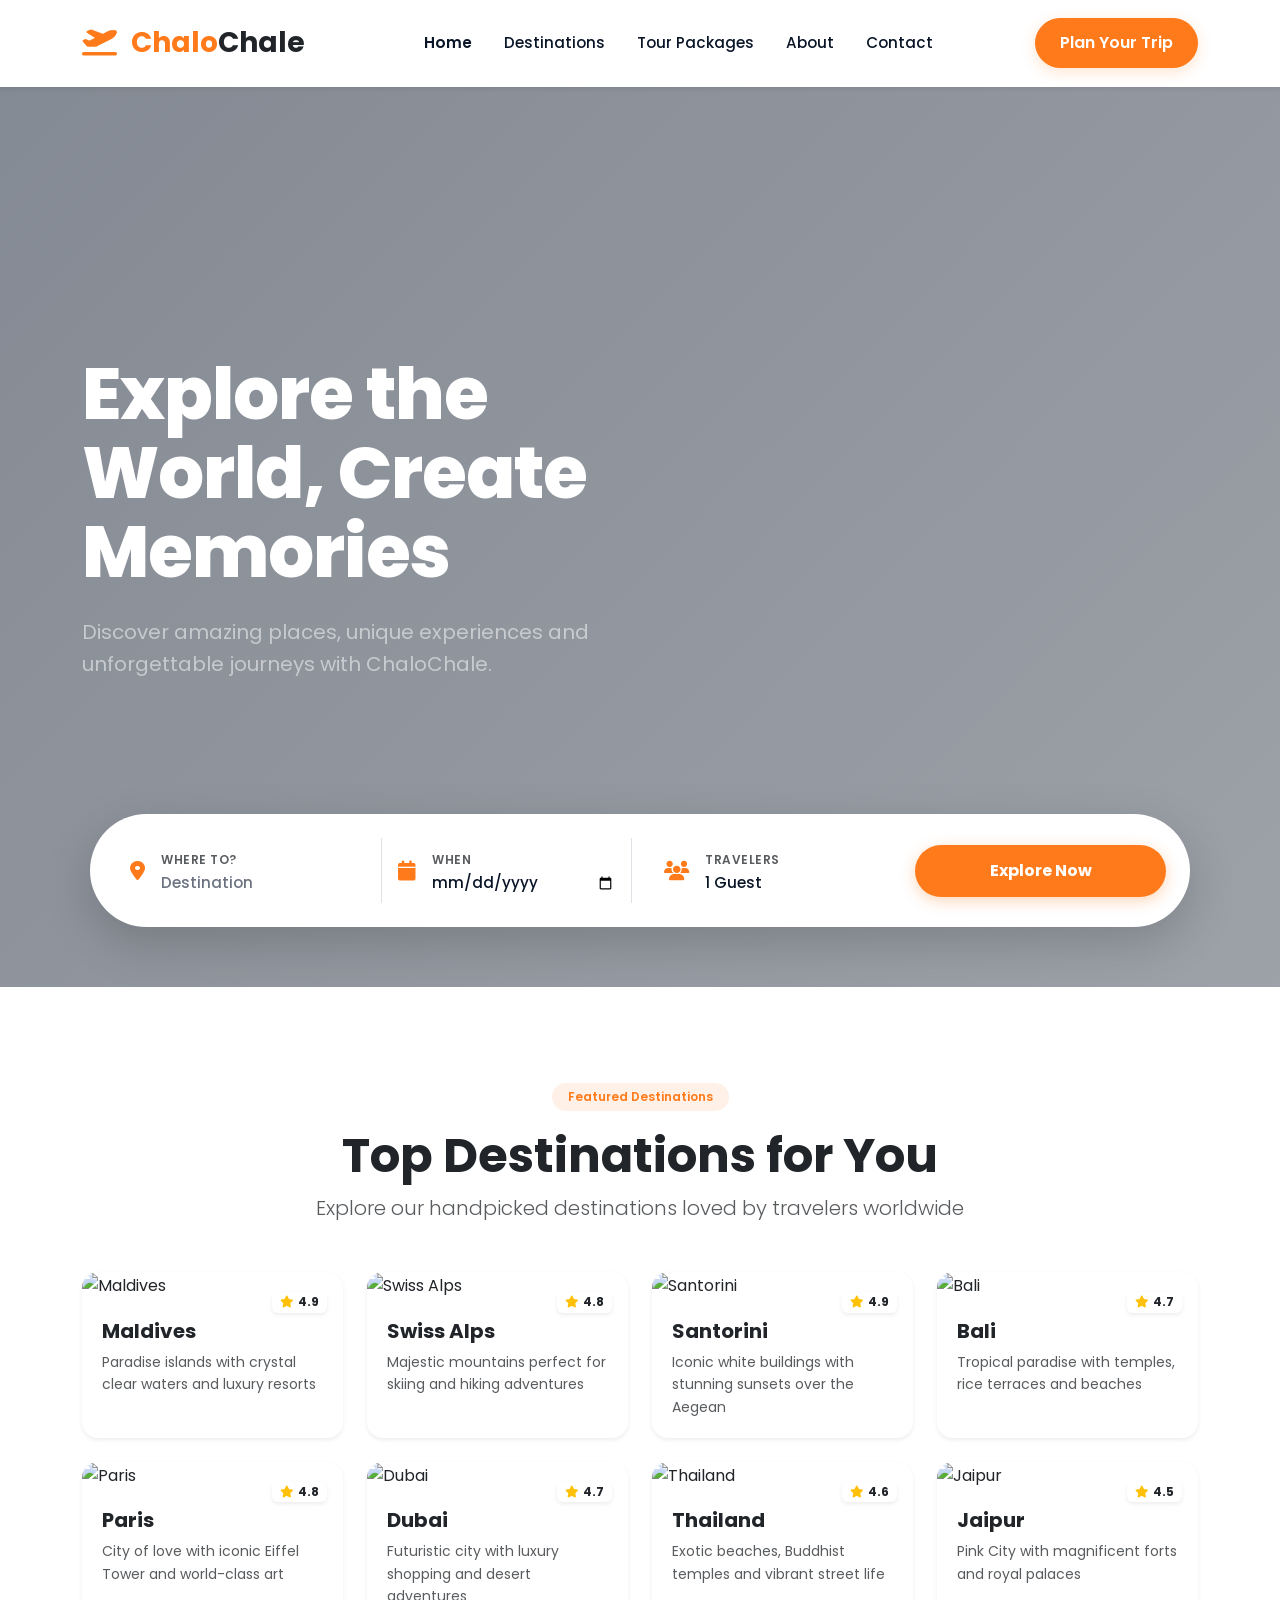
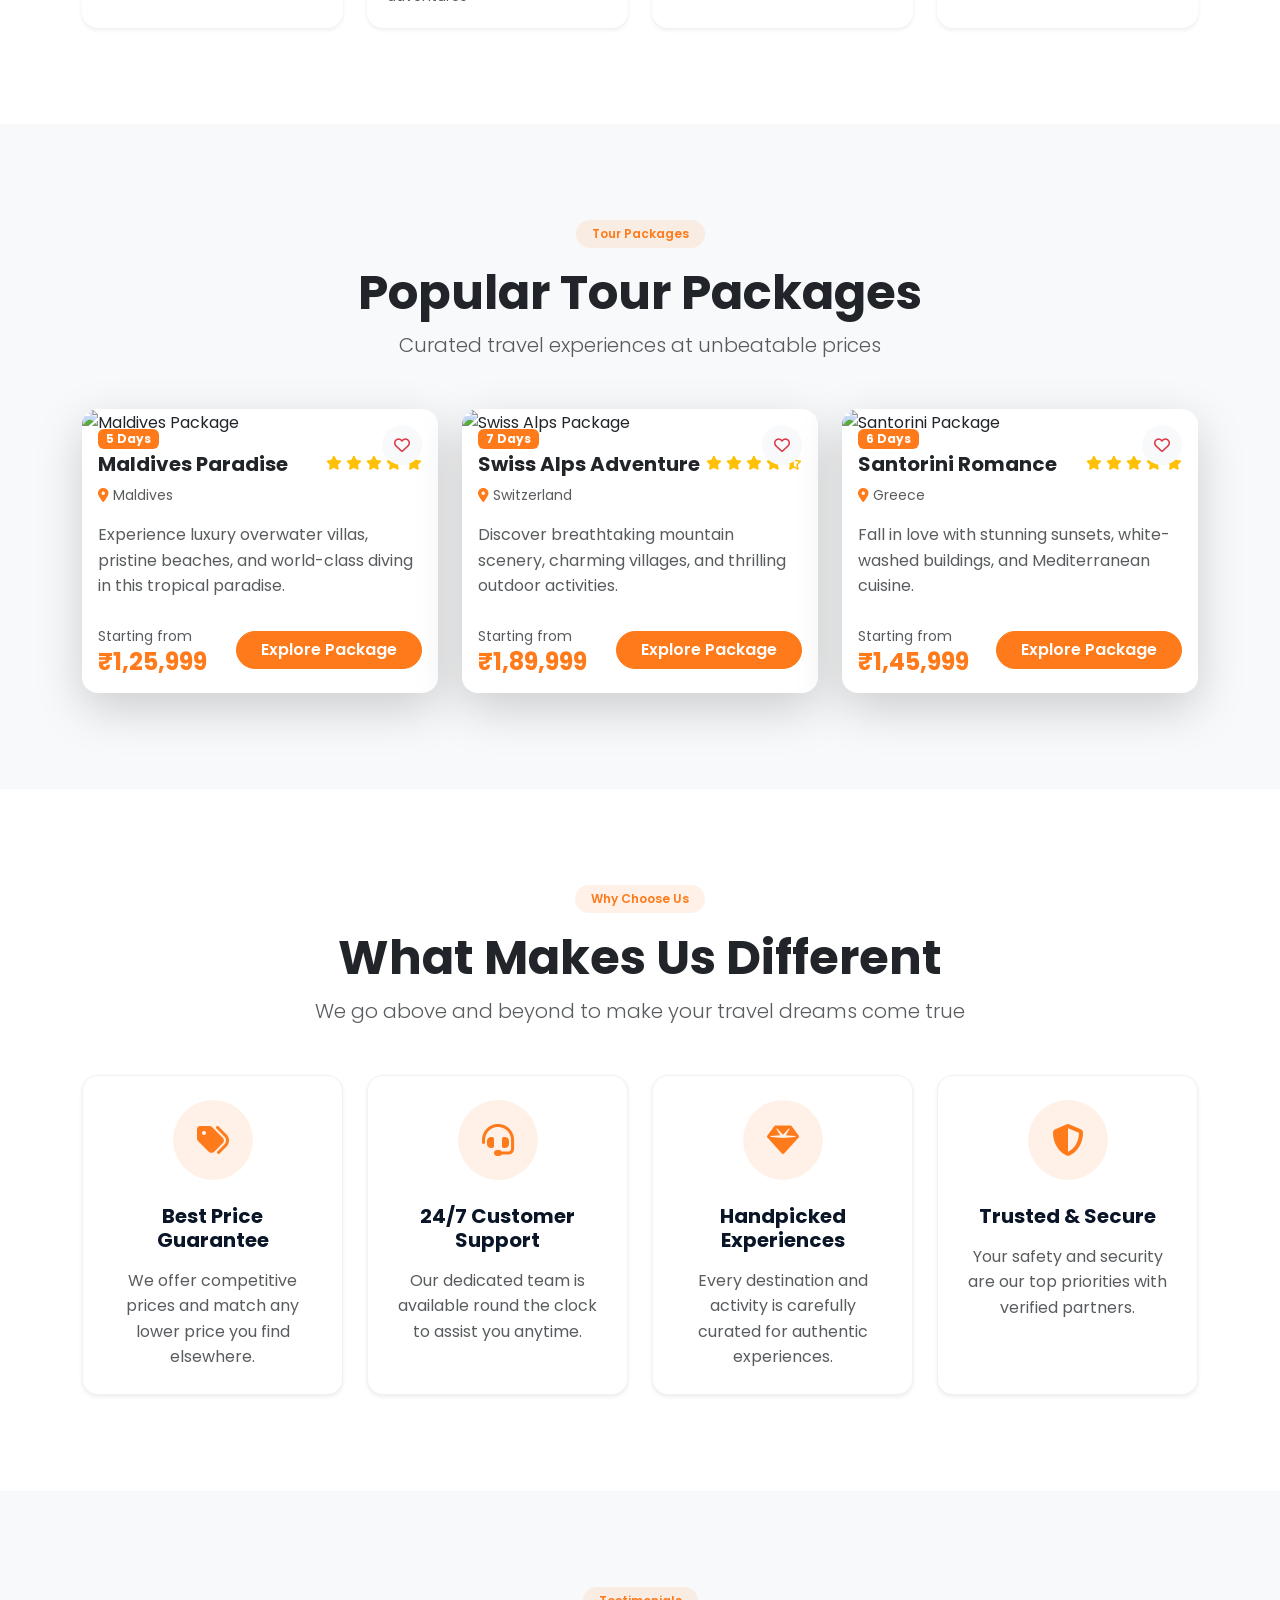
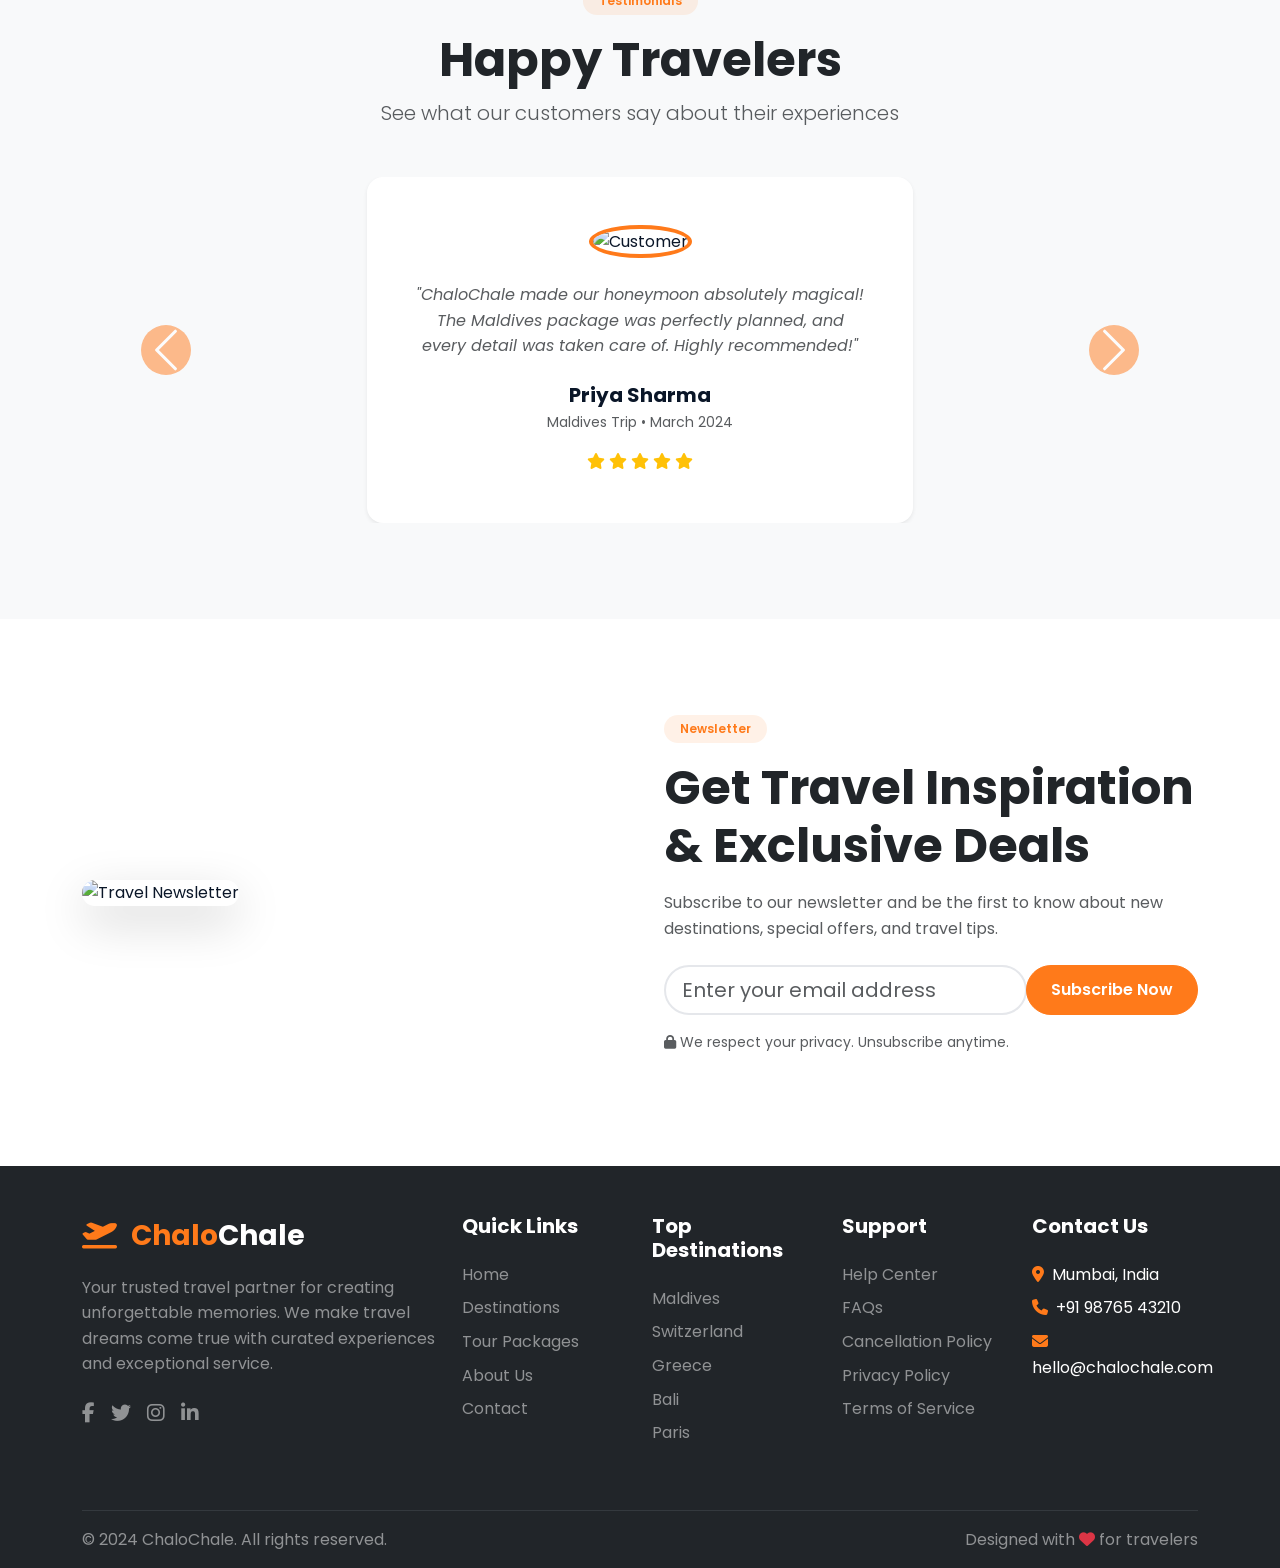
==== index.html @ 7f29ef8b "changed destination.html" ====
<!DOCTYPE html>
<html lang="en">
<head>
    <meta charset="UTF-8">
    <meta name="viewport" content="width=device-width, initial-scale=1.0">
    <meta name="description" content="ChaloChale - Your trusted travel partner for amazing destinations and unforgettable journeys">
    <title>ChaloChale - Explore the World, Create Memories</title>
    <link href="https://cdn.jsdelivr.net/npm/bootstrap@5.3.8/dist/css/bootstrap.min.css" rel="stylesheet">
    <link rel="stylesheet" href="https://cdnjs.cloudflare.com/ajax/libs/font-awesome/6.4.0/css/all.min.css">
    <link rel="preconnect" href="https://fonts.googleapis.com">
    <link rel="preconnect" href="https://fonts.gstatic.com" crossorigin>
    <link href="https://fonts.googleapis.com/css2?family=Poppins:wght@300;400;500;600;700;800&display=swap" rel="stylesheet">
    <link rel="stylesheet" href="./assets/css/style.css">
</head>
<body>
    <!-- Sticky Navigation Bar -->
    <nav class="navbar navbar-expand-lg sticky-top navbar-light bg-white shadow-sm">
        <div class="container">
            <a class="navbar-brand fw-bold" href="index.html">
                <i class="fas fa-plane-departure text-primary me-2"></i>
                <span class="text-primary">Chalo</span><span class="text-dark">Chale</span>
            </a>
            <button class="navbar-toggler" type="button" data-bs-toggle="collapse" data-bs-target="#navbarNav" aria-controls="navbarNav" aria-expanded="false" aria-label="Toggle navigation">
                <span class="navbar-toggler-icon"></span>
            </button>
            <div class="collapse navbar-collapse" id="navbarNav">
                <ul class="navbar-nav mx-auto mb-2 mb-lg-0">
                    <li class="nav-item">
                        <a class="nav-link active text-primary fw-semibold" href="index.html">Home</a>
                    </li>
                    <li class="nav-item">
                        <a class="nav-link text-dark" href="destinations.html">Destinations</a>
                    </li>
                    <li class="nav-item">
                        <a class="nav-link text-dark" href="Packages.html">Tour Packages</a>
                    </li>
                    <li class="nav-item">
                        <a class="nav-link text-dark" href="About.html">About</a>
                    </li>
                    <li class="nav-item">
                        <a class="nav-link text-dark" href="contact.html">Contact</a>
                    </li>
                </ul>
                <button class="btn btn-primary rounded-pill px-4 fw-semibold">Plan Your Trip</button>
            </div>
        </div>
    </nav>

    <!-- Hero Section -->
    <section class="hero-section position-relative">
        <div class="hero-bg position-absolute top-0 start-0 w-100 h-100"></div>
        <div class="hero-overlay position-absolute top-0 start-0 w-100 h-100"></div>
        <div class="container position-relative z-1 h-100">
            <div class="row h-100 align-items-center">
                <div class="col-lg-7 hero-content">
                    <h1 class="hero-title text-white mb-4 fade-in">Explore the World, Create Memories</h1>
                    <p class="hero-subtitle text-white-50 mb-0 fade-in">Discover amazing places, unique experiences and unforgettable journeys with ChaloChale.</p>
                </div>
            </div>
        </div>
        
        <!-- Floating Search Box -->
        <div class="container position-relative z-1">
            <div class="row">
                <div class="col-12">
                    <div class="search-box-wrapper">
                        <div class="search-box bg-white rounded-pill shadow-lg p-3 p-md-4 float-in">
                            <form class="row g-2 g-md-3 align-items-center">
                                <div class="col-12 col-md-3">
                                    <div class="d-flex align-items-center px-3 py-2">
                                        <i class="fas fa-map-marker-alt text-primary me-3 fs-5"></i>
                                        <div class="flex-grow-1">
                                            <label class="form-label text-muted small fw-semibold mb-0">Where to?</label>
                                            <input type="text" class="form-control border-0 bg-transparent px-0 py-0 fw-medium" placeholder="Destination">
                                        </div>
                                    </div>
                                </div>
                                <div class="col-12 col-md-3">
                                    <div class="d-flex align-items-center px-3 py-2 border-start border-end">
                                        <i class="fas fa-calendar text-primary me-3 fs-5"></i>
                                        <div class="flex-grow-1">
                                            <label class="form-label text-muted small fw-semibold mb-0">When</label>
                                            <input type="date" class="form-control border-0 bg-transparent px-0 py-0 fw-medium">
                                        </div>
                                    </div>
                                </div>
                                <div class="col-12 col-md-3">
                                    <div class="d-flex align-items-center px-3 py-2">
                                        <i class="fas fa-users text-primary me-3 fs-5"></i>
                                        <div class="flex-grow-1">
                                            <label class="form-label text-muted small fw-semibold mb-0">Travelers</label>
                                            <select class="form-select border-0 bg-transparent px-0 py-0 fw-medium">
                                                <option>1 Guest</option>
                                                <option>2 Guests</option>
                                                <option>3 Guests</option>
                                                <option>4+ Guests</option>
                                            </select>
                                        </div>
                                    </div>
                                </div>
                                <div class="col-12 col-md-3">
                                    <button type="submit" class="btn btn-explore w-100 rounded-pill fw-bold text-white">
                                        Explore Now
                                    </button>
                                </div>
                            </form>
                        </div>
                    </div>
                </div>
            </div>
        </div>
    </section>

    <!-- Featured Destinations -->
    <section id="destinations" class="py-5">
        <div class="container py-5">
            <div class="text-center mb-5">
                <span class="badge bg-primary-subtle text-primary px-3 py-2 rounded-pill fw-semibold mb-3">Featured Destinations</span>
                <h2 class="display-5 fw-bold text-dark">Top Destinations for You</h2>
                <p class="text-muted lead">Explore our handpicked destinations loved by travelers worldwide</p>
            </div>
            <div class="row g-4">
                <div class="col-12 col-sm-6 col-lg-3">
                    <div class="card destination-card border-0 shadow-sm h-100">
                        <div class="position-relative">
                            <img src="https://images.unsplash.com/photo-1514282401047-d79a71a590e8?w=400&h=300&fit=crop" class="card-img-top" alt="Maldives">
                            <div class="position-absolute top-0 end-0 m-3">
                                <span class="badge bg-white text-dark shadow-sm"><i class="fas fa-star text-warning me-1"></i>4.9</span>
                            </div>
                        </div>
                        <div class="card-body">
                            <h5 class="fw-bold mb-2">Maldives</h5>
                            <p class="text-muted small mb-0">Paradise islands with crystal clear waters and luxury resorts</p>
                        </div>
                    </div>
                </div>
                <div class="col-12 col-sm-6 col-lg-3">
                    <div class="card destination-card border-0 shadow-sm h-100">
                        <div class="position-relative">
                            <img src="https://images.unsplash.com/photo-1531366936337-7c912a4589a7?w=400&h=300&fit=crop" class="card-img-top" alt="Swiss Alps">
                            <div class="position-absolute top-0 end-0 m-3">
                                <span class="badge bg-white text-dark shadow-sm"><i class="fas fa-star text-warning me-1"></i>4.8</span>
                            </div>
                        </div>
                        <div class="card-body">
                            <h5 class="fw-bold mb-2">Swiss Alps</h5>
                            <p class="text-muted small mb-0">Majestic mountains perfect for skiing and hiking adventures</p>
                        </div>
                    </div>
                </div>
                <div class="col-12 col-sm-6 col-lg-3">
                    <div class="card destination-card border-0 shadow-sm h-100">
                        <div class="position-relative">
                            <img src="https://images.unsplash.com/photo-1570077188670-e3a8d69ac5ff?w=400&h=300&fit=crop" class="card-img-top" alt="Santorini">
                            <div class="position-absolute top-0 end-0 m-3">
                                <span class="badge bg-white text-dark shadow-sm"><i class="fas fa-star text-warning me-1"></i>4.9</span>
                            </div>
                        </div>
                        <div class="card-body">
                            <h5 class="fw-bold mb-2">Santorini</h5>
                            <p class="text-muted small mb-0">Iconic white buildings with stunning sunsets over the Aegean</p>
                        </div>
                    </div>
                </div>
                <div class="col-12 col-sm-6 col-lg-3">
                    <div class="card destination-card border-0 shadow-sm h-100">
                        <div class="position-relative">
                            <img src="https://images.unsplash.com/photo-1537996194471-e657df975ab4?w=400&h=300&fit=crop" class="card-img-top" alt="Bali">
                            <div class="position-absolute top-0 end-0 m-3">
                                <span class="badge bg-white text-dark shadow-sm"><i class="fas fa-star text-warning me-1"></i>4.7</span>
                            </div>
                        </div>
                        <div class="card-body">
                            <h5 class="fw-bold mb-2">Bali</h5>
                            <p class="text-muted small mb-0">Tropical paradise with temples, rice terraces and beaches</p>
                        </div>
                    </div>
                </div>
                <div class="col-12 col-sm-6 col-lg-3">
                    <div class="card destination-card border-0 shadow-sm h-100">
                        <div class="position-relative">
                            <img src="https://images.unsplash.com/photo-1502602898657-3e91760cbb34?w=400&h=300&fit=crop" class="card-img-top" alt="Paris">
                            <div class="position-absolute top-0 end-0 m-3">
                                <span class="badge bg-white text-dark shadow-sm"><i class="fas fa-star text-warning me-1"></i>4.8</span>
                            </div>
                        </div>
                        <div class="card-body">
                            <h5 class="fw-bold mb-2">Paris</h5>
                            <p class="text-muted small mb-0">City of love with iconic Eiffel Tower and world-class art</p>
                        </div>
                    </div>
                </div>
                <div class="col-12 col-sm-6 col-lg-3">
                    <div class="card destination-card border-0 shadow-sm h-100">
                        <div class="position-relative">
                            <img src="https://images.unsplash.com/photo-1512453979798-5ea266f8880c?w=400&h=300&fit=crop" class="card-img-top" alt="Dubai">
                            <div class="position-absolute top-0 end-0 m-3">
                                <span class="badge bg-white text-dark shadow-sm"><i class="fas fa-star text-warning me-1"></i>4.7</span>
                            </div>
                        </div>
                        <div class="card-body">
                            <h5 class="fw-bold mb-2">Dubai</h5>
                            <p class="text-muted small mb-0">Futuristic city with luxury shopping and desert adventures</p>
                        </div>
                    </div>
                </div>
                <div class="col-12 col-sm-6 col-lg-3">
                    <div class="card destination-card border-0 shadow-sm h-100">
                        <div class="position-relative">
                            <img src="https://images.unsplash.com/photo-1528181304800-259b08848526?w=400&h=300&fit=crop" class="card-img-top" alt="Thailand">
                            <div class="position-absolute top-0 end-0 m-3">
                                <span class="badge bg-white text-dark shadow-sm"><i class="fas fa-star text-warning me-1"></i>4.6</span>
                            </div>
                        </div>
                        <div class="card-body">
                            <h5 class="fw-bold mb-2">Thailand</h5>
                            <p class="text-muted small mb-0">Exotic beaches, Buddhist temples and vibrant street life</p>
                        </div>
                    </div>
                </div>
                <div class="col-12 col-sm-6 col-lg-3">
                    <div class="card destination-card border-0 shadow-sm h-100">
                        <div class="position-relative">
                            <img src="https://images.unsplash.com/photo-1477587458883-47145ed94245?w=400&h=300&fit=crop" class="card-img-top" alt="Jaipur">
                            <div class="position-absolute top-0 end-0 m-3">
                                <span class="badge bg-white text-dark shadow-sm"><i class="fas fa-star text-warning me-1"></i>4.5</span>
                            </div>
                        </div>
                        <div class="card-body">
                            <h5 class="fw-bold mb-2">Jaipur</h5>
                            <p class="text-muted small mb-0">Pink City with magnificent forts and royal palaces</p>
                        </div>
                    </div>
                </div>
            </div>
        </div>
    </section>

    <!-- Popular Tour Packages -->
    <section id="packages" class="py-5 bg-light">
        <div class="container py-5">
            <div class="text-center mb-5">
                <span class="badge bg-primary-subtle text-primary px-3 py-2 rounded-pill fw-semibold mb-3">Tour Packages</span>
                <h2 class="display-5 fw-bold text-dark">Popular Tour Packages</h2>
                <p class="text-muted lead">Curated travel experiences at unbeatable prices</p>
            </div>
            <div class="row g-4">
                <div class="col-12 col-lg-4">
                    <div class="card package-card border-0 shadow-lg h-100">
                        <div class="position-relative">
                            <img src="https://images.unsplash.com/photo-1514282401047-d79a71a590e8?w=400&h=250&fit=crop" class="card-img-top" alt="Maldives Package">
                            <div class="position-absolute top-0 start-0 m-3">
                                <span class="badge bg-primary text-white">5 Days</span>
                            </div>
                            <button class="btn btn-light rounded-circle position-absolute top-0 end-0 m-3 wishlist-btn">
                                <i class="far fa-heart text-danger"></i>
                            </button>
                        </div>
                        <div class="card-body">
                            <div class="d-flex justify-content-between align-items-center mb-2">
                                <h5 class="fw-bold mb-0">Maldives Paradise</h5>
                                <div class="text-warning small">
                                    <i class="fas fa-star"></i>
                                    <i class="fas fa-star"></i>
                                    <i class="fas fa-star"></i>
                                    <i class="fas fa-star"></i>
                                    <i class="fas fa-star"></i>
                                </div>
                            </div>
                            <p class="text-muted small mb-3"><i class="fas fa-map-marker-alt text-primary me-1"></i>Maldives</p>
                            <p class="text-muted mb-4">Experience luxury overwater villas, pristine beaches, and world-class diving in this tropical paradise.</p>
                            <div class="d-flex justify-content-between align-items-center">
                                <div>
                                    <span class="text-muted small">Starting from</span>
                                    <h4 class="fw-bold text-primary mb-0">₹1,25,999</h4>
                                </div>
                                <button class="btn btn-primary rounded-pill px-4">Explore Package</button>
                            </div>
                        </div>
                    </div>
                </div>
                <div class="col-12 col-lg-4">
                    <div class="card package-card border-0 shadow-lg h-100">
                        <div class="position-relative">
                            <img src="https://images.unsplash.com/photo-1531366936337-7c912a4589a7?w=400&h=250&fit=crop" class="card-img-top" alt="Swiss Alps Package">
                            <div class="position-absolute top-0 start-0 m-3">
                                <span class="badge bg-primary text-white">7 Days</span>
                            </div>
                            <button class="btn btn-light rounded-circle position-absolute top-0 end-0 m-3 wishlist-btn">
                                <i class="far fa-heart text-danger"></i>
                            </button>
                        </div>
                        <div class="card-body">
                            <div class="d-flex justify-content-between align-items-center mb-2">
                                <h5 class="fw-bold mb-0">Swiss Alps Adventure</h5>
                                <div class="text-warning small">
                                    <i class="fas fa-star"></i>
                                    <i class="fas fa-star"></i>
                                    <i class="fas fa-star"></i>
                                    <i class="fas fa-star"></i>
                                    <i class="fas fa-star-half-alt"></i>
                                </div>
                            </div>
                            <p class="text-muted small mb-3"><i class="fas fa-map-marker-alt text-primary me-1"></i>Switzerland</p>
                            <p class="text-muted mb-4">Discover breathtaking mountain scenery, charming villages, and thrilling outdoor activities.</p>
                            <div class="d-flex justify-content-between align-items-center">
                                <div>
                                    <span class="text-muted small">Starting from</span>
                                    <h4 class="fw-bold text-primary mb-0">₹1,89,999</h4>
                                </div>
                                <button class="btn btn-primary rounded-pill px-4">Explore Package</button>
                            </div>
                        </div>
                    </div>
                </div>
                <div class="col-12 col-lg-4">
                    <div class="card package-card border-0 shadow-lg h-100">
                        <div class="position-relative">
                            <img src="https://images.unsplash.com/photo-1570077188670-e3a8d69ac5ff?w=400&h=250&fit=crop" class="card-img-top" alt="Santorini Package">
                            <div class="position-absolute top-0 start-0 m-3">
                                <span class="badge bg-primary text-white">6 Days</span>
                            </div>
                            <button class="btn btn-light rounded-circle position-absolute top-0 end-0 m-3 wishlist-btn">
                                <i class="far fa-heart text-danger"></i>
                            </button>
                        </div>
                        <div class="card-body">
                            <div class="d-flex justify-content-between align-items-center mb-2">
                                <h5 class="fw-bold mb-0">Santorini Romance</h5>
                                <div class="text-warning small">
                                    <i class="fas fa-star"></i>
                                    <i class="fas fa-star"></i>
                                    <i class="fas fa-star"></i>
                                    <i class="fas fa-star"></i>
                                    <i class="fas fa-star"></i>
                                </div>
                            </div>
                            <p class="text-muted small mb-3"><i class="fas fa-map-marker-alt text-primary me-1"></i>Greece</p>
                            <p class="text-muted mb-4">Fall in love with stunning sunsets, white-washed buildings, and Mediterranean cuisine.</p>
                            <div class="d-flex justify-content-between align-items-center">
                                <div>
                                    <span class="text-muted small">Starting from</span>
                                    <h4 class="fw-bold text-primary mb-0">₹1,45,999</h4>
                                </div>
                                <button class="btn btn-primary rounded-pill px-4">Explore Package</button>
                            </div>
                        </div>
                    </div>
                </div>
            </div>
        </div>
    </section>

    <!-- Why Choose Us -->
    <section id="about" class="py-5">
        <div class="container py-5">
            <div class="text-center mb-5">
                <span class="badge bg-primary-subtle text-primary px-3 py-2 rounded-pill fw-semibold mb-3">Why Choose Us</span>
                <h2 class="display-5 fw-bold text-dark">What Makes Us Different</h2>
                <p class="text-muted lead">We go above and beyond to make your travel dreams come true</p>
            </div>
            <div class="row g-4">
                <div class="col-12 col-md-6 col-lg-3">
                    <div class="feature-card text-center p-4 rounded-4 bg-white shadow-sm h-100">
                        <div class="feature-icon bg-primary-subtle rounded-circle d-inline-flex align-items-center justify-content-center mb-4">
                            <i class="fas fa-tags text-primary fa-2x"></i>
                        </div>
                        <h5 class="fw-bold mb-3">Best Price Guarantee</h5>
                        <p class="text-muted mb-0">We offer competitive prices and match any lower price you find elsewhere.</p>
                    </div>
                </div>
                <div class="col-12 col-md-6 col-lg-3">
                    <div class="feature-card text-center p-4 rounded-4 bg-white shadow-sm h-100">
                        <div class="feature-icon bg-primary-subtle rounded-circle d-inline-flex align-items-center justify-content-center mb-4">
                            <i class="fas fa-headset text-primary fa-2x"></i>
                        </div>
                        <h5 class="fw-bold mb-3">24/7 Customer Support</h5>
                        <p class="text-muted mb-0">Our dedicated team is available round the clock to assist you anytime.</p>
                    </div>
                </div>
                <div class="col-12 col-md-6 col-lg-3">
                    <div class="feature-card text-center p-4 rounded-4 bg-white shadow-sm h-100">
                        <div class="feature-icon bg-primary-subtle rounded-circle d-inline-flex align-items-center justify-content-center mb-4">
                            <i class="fas fa-gem text-primary fa-2x"></i>
                        </div>
                        <h5 class="fw-bold mb-3">Handpicked Experiences</h5>
                        <p class="text-muted mb-0">Every destination and activity is carefully curated for authentic experiences.</p>
                    </div>
                </div>
                <div class="col-12 col-md-6 col-lg-3">
                    <div class="feature-card text-center p-4 rounded-4 bg-white shadow-sm h-100">
                        <div class="feature-icon bg-primary-subtle rounded-circle d-inline-flex align-items-center justify-content-center mb-4">
                            <i class="fas fa-shield-alt text-primary fa-2x"></i>
                        </div>
                        <h5 class="fw-bold mb-3">Trusted & Secure</h5>
                        <p class="text-muted mb-0">Your safety and security are our top priorities with verified partners.</p>
                    </div>
                </div>
            </div>
        </div>
    </section>

    <!-- Happy Travelers Testimonials -->
    <section class="py-5 bg-light">
        <div class="container py-5">
            <div class="text-center mb-5">
                <span class="badge bg-primary-subtle text-primary px-3 py-2 rounded-pill fw-semibold mb-3">Testimonials</span>
                <h2 class="display-5 fw-bold text-dark">Happy Travelers</h2>
                <p class="text-muted lead">See what our customers say about their experiences</p>
            </div>
            <div id="testimonialCarousel" class="carousel slide" data-bs-ride="carousel">
                <div class="carousel-indicators">
                    <button type="button" data-bs-target="#testimonialCarousel" data-bs-slide-to="0" class="active"></button>
                    <button type="button" data-bs-target="#testimonialCarousel" data-bs-slide-to="1"></button>
                    <button type="button" data-bs-target="#testimonialCarousel" data-bs-slide-to="2"></button>
                </div>
                <div class="carousel-inner">
                    <div class="carousel-item active">
                        <div class="row justify-content-center">
                            <div class="col-12 col-md-8 col-lg-6">
                                <div class="testimonial-card bg-white p-5 rounded-4 shadow-sm text-center">
                                    <img src="https://images.unsplash.com/photo-1494790108377-be9c29b29330?w=100&h=100&fit=crop" class="rounded-circle mb-4 mx-auto" alt="Customer" width="80" height="80">
                                    <p class="text-muted mb-4 fst-italic">"ChaloChale made our honeymoon absolutely magical! The Maldives package was perfectly planned, and every detail was taken care of. Highly recommended!"</p>
                                    <h5 class="fw-bold mb-1">Priya Sharma</h5>
                                    <p class="text-muted small mb-0">Maldives Trip • March 2024</p>
                                    <div class="text-warning mt-3">
                                        <i class="fas fa-star"></i>
                                        <i class="fas fa-star"></i>
                                        <i class="fas fa-star"></i>
                                        <i class="fas fa-star"></i>
                                        <i class="fas fa-star"></i>
                                    </div>
                                </div>
                            </div>
                        </div>
                    </div>
                    <div class="carousel-item">
                        <div class="row justify-content-center">
                            <div class="col-12 col-md-8 col-lg-6">
                                <div class="testimonial-card bg-white p-5 rounded-4 shadow-sm text-center">
                                    <img src="https://images.unsplash.com/photo-1507003211169-0a1dd7228f2d?w=100&h=100&fit=crop" class="rounded-circle mb-4 mx-auto" alt="Customer" width="80" height="80">
                                    <p class="text-muted mb-4 fst-italic">"The Swiss Alps adventure exceeded all expectations. From skiing to scenic train rides, everything was perfectly organized. Will definitely book again!"</p>
                                    <h5 class="fw-bold mb-1">Rahul Verma</h5>
                                    <p class="text-muted small mb-0">Switzerland Trip • February 2024</p>
                                    <div class="text-warning mt-3">
                                        <i class="fas fa-star"></i>
                                        <i class="fas fa-star"></i>
                                        <i class="fas fa-star"></i>
                                        <i class="fas fa-star"></i>
                                        <i class="fas fa-star-half-alt"></i>
                                    </div>
                                </div>
                            </div>
                        </div>
                    </div>
                    <div class="carousel-item">
                        <div class="row justify-content-center">
                            <div class="col-12 col-md-8 col-lg-6">
                                <div class="testimonial-card bg-white p-5 rounded-4 shadow-sm text-center">
                                    <img src="https://images.unsplash.com/photo-1438761681033-6461ffad8d80?w=100&h=100&fit=crop" class="rounded-circle mb-4 mx-auto" alt="Customer" width="80" height="80">
                                    <p class="text-muted mb-4 fst-italic">"Santorini was a dream come true! The romantic package included everything we wanted. The sunset views were breathtaking. Thank you ChaloChale!"</p>
                                    <h5 class="fw-bold mb-1">Ananya Patel</h5>
                                    <p class="text-muted small mb-0">Greece Trip • January 2024</p>
                                    <div class="text-warning mt-3">
                                        <i class="fas fa-star"></i>
                                        <i class="fas fa-star"></i>
                                        <i class="fas fa-star"></i>
                                        <i class="fas fa-star"></i>
                                        <i class="fas fa-star"></i>
                                    </div>
                                </div>
                            </div>
                        </div>
                    </div>
                </div>
                <button class="carousel-control-prev" type="button" data-bs-target="#testimonialCarousel" data-bs-slide="prev">
                    <span class="carousel-control-prev-icon bg-primary rounded-circle" aria-hidden="true"></span>
                    <span class="visually-hidden">Previous</span>
                </button>
                <button class="carousel-control-next" type="button" data-bs-target="#testimonialCarousel" data-bs-slide="next">
                    <span class="carousel-control-next-icon bg-primary rounded-circle" aria-hidden="true"></span>
                    <span class="visually-hidden">Next</span>
                </button>
            </div>
        </div>
    </section>

    <!-- Newsletter Section -->
    <section class="py-5">
        <div class="container py-5">
            <div class="row align-items-center g-5">
                <div class="col-12 col-lg-6">
                    <img src="https://images.unsplash.com/photo-1469854523086-cc02fe5d8800?w=600&h=400&fit=crop" class="img-fluid rounded-4 shadow-lg" alt="Travel Newsletter">
                </div>
                <div class="col-12 col-lg-6">
                    <span class="badge bg-primary-subtle text-primary px-3 py-2 rounded-pill fw-semibold mb-3">Newsletter</span>
                    <h2 class="display-5 fw-bold text-dark mb-3">Get Travel Inspiration & Exclusive Deals</h2>
                    <p class="text-muted mb-4">Subscribe to our newsletter and be the first to know about new destinations, special offers, and travel tips.</p>
                    <form class="row g-3">
                        <div class="col-12">
                            <div class="input-group">
                                <input type="email" class="form-control form-control-lg rounded-pill border-2" placeholder="Enter your email address">
                                <button class="btn btn-primary rounded-pill px-4 fw-semibold" type="submit">Subscribe Now</button>
                            </div>
                        </div>
                    </form>
                    <p class="text-muted small mt-3"><i class="fas fa-lock me-1"></i>We respect your privacy. Unsubscribe anytime.</p>
                </div>
            </div>
        </div>
    </section>

    <!-- Footer -->
    <footer id="contact" class="bg-dark text-white pt-5 pb-3">
        <div class="container">
            <div class="row g-4 mb-5">
                <div class="col-12 col-lg-4">
                    <a class="navbar-brand fw-bold text-white mb-3 d-block" href="index.html">
                        <i class="fas fa-plane-departure text-primary me-2"></i>
                        <span class="text-primary">Chalo</span><span>Chale</span>
                    </a>
                    <p class="text-white-50 mb-4">Your trusted travel partner for creating unforgettable memories. We make travel dreams come true with curated experiences and exceptional service.</p>
                    <div class="d-flex gap-3">
                        <a href="#" class="text-white-50 hover-primary"><i class="fab fa-facebook-f fa-lg"></i></a>
                        <a href="#" class="text-white-50 hover-primary"><i class="fab fa-twitter fa-lg"></i></a>
                        <a href="#" class="text-white-50 hover-primary"><i class="fab fa-instagram fa-lg"></i></a>
                        <a href="#" class="text-white-50 hover-primary"><i class="fab fa-linkedin-in fa-lg"></i></a>
                    </div>
                </div>
                <div class="col-6 col-lg-2">
                    <h5 class="fw-bold mb-4">Quick Links</h5>
                    <ul class="list-unstyled">
                        <li class="mb-2"><a href="#" class="text-white-50 text-decoration-none hover-primary">Home</a></li>
                        <li class="mb-2"><a href="#destinations" class="text-white-50 text-decoration-none hover-primary">Destinations</a></li>
                        <li class="mb-2"><a href="#packages" class="text-white-50 text-decoration-none hover-primary">Tour Packages</a></li>
                        <li class="mb-2"><a href="#about" class="text-white-50 text-decoration-none hover-primary">About Us</a></li>
                        <li class="mb-2"><a href="#contact" class="text-white-50 text-decoration-none hover-primary">Contact</a></li>
                    </ul>
                </div>
                <div class="col-6 col-lg-2">
                    <h5 class="fw-bold mb-4">Top Destinations</h5>
                    <ul class="list-unstyled">
                        <li class="mb-2"><a href="#" class="text-white-50 text-decoration-none hover-primary">Maldives</a></li>
                        <li class="mb-2"><a href="#" class="text-white-50 text-decoration-none hover-primary">Switzerland</a></li>
                        <li class="mb-2"><a href="#" class="text-white-50 text-decoration-none hover-primary">Greece</a></li>
                        <li class="mb-2"><a href="#" class="text-white-50 text-decoration-none hover-primary">Bali</a></li>
                        <li class="mb-2"><a href="#" class="text-white-50 text-decoration-none hover-primary">Paris</a></li>
                    </ul>
                </div>
                <div class="col-6 col-lg-2">
                    <h5 class="fw-bold mb-4">Support</h5>
                    <ul class="list-unstyled">
                        <li class="mb-2"><a href="#" class="text-white-50 text-decoration-none hover-primary">Help Center</a></li>
                        <li class="mb-2"><a href="#" class="text-white-50 text-decoration-none hover-primary">FAQs</a></li>
                        <li class="mb-2"><a href="#" class="text-white-50 text-decoration-none hover-primary">Cancellation Policy</a></li>
                        <li class="mb-2"><a href="#" class="text-white-50 text-decoration-none hover-primary">Privacy Policy</a></li>
                        <li class="mb-2"><a href="#" class="text-white-50 text-decoration-none hover-primary">Terms of Service</a></li>
                    </ul>
                </div>
                <div class="col-12 col-lg-2">
                    <h5 class="fw-bold mb-4">Contact Us</h5>
                    <ul class="list-unstyled">
                        <li class="mb-2"><i class="fas fa-map-marker-alt text-primary me-2"></i>Mumbai, India</li>
                        <li class="mb-2"><i class="fas fa-phone text-primary me-2"></i>+91 98765 43210</li>
                        <li class="mb-2"><i class="fas fa-envelope text-primary me-2"></i>hello@chalochale.com</li>
                    </ul>
                </div>
            </div>
            <hr class="border-secondary">
            <div class="row align-items-center">
                <div class="col-12 col-md-6 text-center text-md-start">
                    <p class="text-white-50 mb-0">© 2024 ChaloChale. All rights reserved.</p>
                </div>
                <div class="col-12 col-md-6 text-center text-md-end">
                    <p class="text-white-50 mb-0">Designed with <i class="fas fa-heart text-danger"></i> for travelers</p>
                </div>
            </div>
        </div>
    </footer>

    <script src="https://cdn.jsdelivr.net/npm/bootstrap@5.3.8/dist/js/bootstrap.bundle.min.js"></script>
    <script src="./assets/js/main.js"></script>
</body>
</html>
---- assets/css/style.css ----
/* Color Variables */
:root {
    --primary-color: #FF7A1A;
    --primary-dark: #E56A0A;
    --navy-dark: #0A1628;
    --navy-light: #1A2D4A;
    --text-dark: #0A1628;
    --text-muted: #6B7280;
    --bg-light: #F9FAFB;
    --bg-beige: #F5F1E8;
    --shadow-sm: 0 2px 4px rgba(0, 0, 0, 0.05);
    --shadow-md: 0 4px 6px rgba(0, 0, 0, 0.1);
    --shadow-lg: 0 10px 25px rgba(0, 0, 0, 0.1);
    --shadow-xl: 0 20px 40px rgba(0, 0, 0, 0.15);
}

/* Global Styles */
* {
    margin: 0;
    padding: 0;
    box-sizing: border-box;
}

body {
    font-family: 'Poppins', 'Segoe UI', Tahoma, Geneva, Verdana, sans-serif;
    background-color: #FFFFFF;
    color: var(--text-dark);
    line-height: 1.6;
    opacity: 0;
    transition: opacity 0.5s ease;
}

html {
    scroll-behavior: smooth;
}

/* Bootstrap Primary Color Override */
.btn-primary {
    background-color: var(--primary-color) !important;
    border-color: var(--primary-color) !important;
}

.btn-primary:hover {
    background-color: var(--primary-dark) !important;
    border-color: var(--primary-dark) !important;
}

.text-primary {
    color: var(--primary-color) !important;
}

.bg-primary {
    background-color: var(--primary-color) !important;
}

.bg-primary-subtle {
    background-color: rgba(255, 122, 26, 0.1) !important;
}

/* Navbar Styles */
.navbar {
    transition: all 0.3s ease;
    padding: 1rem 0;
    background-color: rgba(255, 255, 255, 0.98) !important;
    backdrop-filter: blur(10px);
}

.navbar-brand {
    font-size: 1.75rem;
    font-weight: 700;
    transition: all 0.3s ease;
    font-family: 'Poppins', sans-serif;
}

.navbar-brand:hover {
    transform: scale(1.02);
}

.navbar-brand i {
    color: var(--primary-color);
}

.nav-link {
    font-weight: 500;
    transition: all 0.3s ease;
    position: relative;
    font-size: 0.95rem;
    color: var(--navy-dark) !important;
    padding: 0.5rem 1rem !important;
}

.nav-link:hover {
    color: var(--primary-color) !important;
}

.nav-link.active {
    color: var(--primary-color) !important;
}

.nav-link::after {
    content: '';
    position: absolute;
    bottom: 0;
    left: 50%;
    width: 0;
    height: 2px;
    background-color: var(--primary-color);
    transition: all 0.3s ease;
    transform: translateX(-50%);
}

.nav-link:hover::after {
    width: 60%;
}

.navbar .btn-primary {
    background-color: var(--primary-color) !important;
    border-color: var(--primary-color) !important;
    padding: 0.75rem 1.75rem;
    font-weight: 600;
    border-radius: 50px;
    transition: all 0.3s ease;
    box-shadow: 0 4px 15px rgba(255, 122, 26, 0.2);
}

.navbar .btn-primary:hover {
    background-color: var(--primary-dark) !important;
    border-color: var(--primary-dark) !important;
    transform: translateY(-2px);
    box-shadow: 0 6px 20px rgba(255, 122, 26, 0.3);
}

/* Hero Section */
.hero-section {
    min-height: 100vh;
    height: 100vh;
    display: flex;
    flex-direction: column;
    justify-content: center;
    position: relative;
    overflow: hidden;
}

.hero-bg {
    background: url('https://images.unsplash.com/photo-1507525428034-b723cf961d3e?w=2560&h=1440&fit=crop&q=90') center/cover no-repeat;
    animation: zoomEffect 20s ease-in-out infinite alternate;
}

@keyframes zoomEffect {
    0% {
        transform: scale(1);
    }
    100% {
        transform: scale(1.1);
    }
}

.hero-overlay {
    background: linear-gradient(135deg, rgba(10, 22, 40, 0.5) 0%, rgba(10, 22, 40, 0.4) 100%);
}

.hero-content {
    padding-top: 80px;
    padding-bottom: 120px;
}

.hero-title {
    font-size: 4.5rem;
    font-weight: 800;
    line-height: 1.1;
    letter-spacing: -1px;
    margin-bottom: 1.5rem;
}

.hero-subtitle {
    font-size: 1.25rem;
    font-weight: 400;
    line-height: 1.6;
    color: rgba(255, 255, 255, 0.85);
}

/* Search Box */
.search-box-wrapper {
    position: absolute;
    bottom: 60px;
    left: 0;
    right: 0;
    padding: 0 15px;
}

.search-box {
    max-width: 1100px;
    margin: 0 auto;
    border-radius: 50px;
    box-shadow: 0 15px 40px rgba(0, 0, 0, 0.2);
}

.search-box .form-control,
.search-box .form-select {
    font-size: 0.95rem;
    padding: 0.5rem 0;
    background: transparent;
    color: var(--text-dark);
}

.search-box .form-control::placeholder {
    color: var(--text-muted);
}

.search-box .form-control:focus,
.search-box .form-select:focus {
    box-shadow: none;
    background: transparent;
}

.search-box .form-label {
    font-size: 0.75rem;
    text-transform: uppercase;
    letter-spacing: 0.5px;
}

.btn-explore {
    background-color: var(--primary-color);
    border: none;
    padding: 0.875rem 2rem;
    font-size: 1rem;
    border-radius: 50px;
    transition: all 0.3s ease;
    box-shadow: 0 4px 15px rgba(255, 122, 26, 0.3);
}

.btn-explore:hover {
    background-color: var(--primary-dark);
    transform: translateY(-2px);
    box-shadow: 0 6px 20px rgba(255, 122, 26, 0.4);
}

.btn-explore:active {
    transform: translateY(0);
}

/* Animations */
.fade-in {
    animation: fadeInUp 1s ease forwards;
    opacity: 0;
}

.fade-in:nth-child(1) {
    animation-delay: 0.3s;
}

.fade-in:nth-child(2) {
    animation-delay: 0.5s;
}

.float-in {
    animation: floatUp 1s ease 0.8s forwards;
    opacity: 0;
}

@keyframes fadeInUp {
    from {
        opacity: 0;
        transform: translateY(40px);
    }
    to {
        opacity: 1;
        transform: translateY(0);
    }
}

@keyframes floatUp {
    from {
        opacity: 0;
        transform: translateY(60px);
    }
    to {
        opacity: 1;
        transform: translateY(0);
    }
}

/* Destination Cards */
.destination-card {
    transition: all 0.4s cubic-bezier(0.175, 0.885, 0.32, 1.275);
    border-radius: 1rem;
    overflow: hidden;
}

.destination-card:hover {
    transform: translateY(-10px) scale(1.02);
    box-shadow: var(--shadow-xl);
}

.destination-card .card-img-top {
    height: 220px;
    object-fit: cover;
    transition: transform 0.5s ease;
}

.destination-card:hover .card-img-top {
    transform: scale(1.1);
}

.destination-card .card-body {
    padding: 1.25rem;
}

/* Package Cards */
.package-card {
    transition: all 0.4s cubic-bezier(0.175, 0.885, 0.32, 1.275);
    border-radius: 1rem;
    overflow: hidden;
}

.package-card:hover {
    transform: translateY(-15px);
    box-shadow: var(--shadow-xl);
}

.package-card .card-img-top {
    height: 250px;
    object-fit: cover;
    transition: transform 0.5s ease;
}

.package-card:hover .card-img-top {
    transform: scale(1.1);
}

.wishlist-btn {
    width: 40px;
    height: 40px;
    display: flex;
    align-items: center;
    justify-content: center;
    border: none;
    transition: all 0.3s ease;
}

.wishlist-btn:hover {
    background-color: white !important;
    transform: scale(1.1);
}

.wishlist-btn .fa-heart {
    transition: all 0.3s ease;
}

.wishlist-btn:hover .fa-heart {
    color: #FF4757 !important;
    transform: scale(1.2);
}

/* Feature Cards */
.feature-card {
    transition: all 0.4s ease;
    border: 1px solid rgba(0, 0, 0, 0.05);
}

.feature-card:hover {
    transform: translateY(-10px);
    box-shadow: var(--shadow-lg);
    border-color: var(--primary-color);
}

.feature-icon {
    width: 80px;
    height: 80px;
    transition: all 0.3s ease;
}

.feature-card:hover .feature-icon {
    background-color: var(--primary-color) !important;
}

.feature-card:hover .feature-icon i {
    color: white !important;
}

/* Testimonial Cards */
.testimonial-card {
    transition: all 0.4s ease;
}

.testimonial-card:hover {
    transform: translateY(-5px);
    box-shadow: var(--shadow-lg);
}

.testimonial-card img {
    border: 4px solid var(--primary-color);
    transition: all 0.3s ease;
}

.testimonial-card:hover img {
    transform: scale(1.1);
}

/* Carousel Controls */
.carousel-control-prev-icon,
.carousel-control-next-icon {
    width: 50px;
    height: 50px;
    background-color: var(--primary-color);
    border-radius: 50%;
    transition: all 0.3s ease;
}

.carousel-control-prev-icon:hover,
.carousel-control-next-icon:hover {
    background-color: var(--primary-dark);
    transform: scale(1.1);
}

.carousel-indicators button {
    width: 12px;
    height: 12px;
    border-radius: 50%;
    margin: 0 5px;
    background-color: var(--primary-color);
    transition: all 0.3s ease;
}

.carousel-indicators button:hover {
    transform: scale(1.2);
}

/* Newsletter Section */
.input-group .form-control {
    border: 2px solid #E5E7EB;
    transition: all 0.3s ease;
}

.input-group .form-control:focus {
    border-color: var(--primary-color);
    box-shadow: 0 0 0 3px rgba(255, 122, 26, 0.1);
}

/* Footer */
footer {
    background-color: var(--navy-dark) !important;
}

footer a {
    transition: all 0.3s ease;
}

footer a:hover {
    color: var(--primary-color) !important;
    padding-left: 5px;
}

.hover-primary:hover {
    color: var(--primary-color) !important;
}

/* Button Styles */
.btn {
    transition: all 0.3s ease;
    font-weight: 600;
}

.btn:hover {
    transform: translateY(-2px);
    box-shadow: 0 5px 15px rgba(255, 122, 26, 0.3);
}

.btn:active {
    transform: translateY(0);
}

/* Section Animations */
section:not(.hero-section) {
    opacity: 0;
    transform: translateY(30px);
    transition: all 0.8s ease;
}

section:not(.hero-section).visible {
    opacity: 1;
    transform: translateY(0);
}

/* Destinations Page Styles */

/* Destinations Hero Section */
.destinations-hero {
    min-height: 60vh;
    display: flex;
    align-items: center;
    position: relative;
    overflow: hidden;
}

.destinations-hero-bg {
    background: url('https://images.unsplash.com/photo-1488646953014-85cb44e25828?w=2560&h=1440&fit=crop&q=90') center/cover no-repeat;
}

.destinations-hero-overlay {
    background: linear-gradient(135deg, rgba(10, 22, 40, 0.7) 0%, rgba(10, 22, 40, 0.5) 100%);
}

.destinations-hero-title {
    font-size: 3.5rem;
    font-weight: 800;
    line-height: 1.1;
    letter-spacing: -1px;
}

.destinations-hero-subtitle {
    font-size: 1.15rem;
    font-weight: 400;
    line-height: 1.6;
    color: rgba(255, 255, 255, 0.85);
}

/* Filter Section */
.filter-section {
    margin-top: -60px;
    padding-bottom: 2rem;
}

.filter-panel {
    border-radius: 1.5rem;
    transition: all 0.3s ease;
}

.filter-panel:hover {
    box-shadow: var(--shadow-xl);
}

.filter-panel .btn-outline-primary {
    border-color: var(--primary-color);
    color: var(--primary-color);
    transition: all 0.3s ease;
}

.filter-panel .btn-outline-primary:hover {
    background-color: var(--primary-color);
    border-color: var(--primary-color);
    color: white;
    transform: translateY(-2px);
    box-shadow: 0 4px 12px rgba(255, 122, 26, 0.3);
}

.filter-panel .form-control,
.filter-panel .form-select {
    border-radius: 0.75rem;
    transition: all 0.3s ease;
}

.filter-panel .form-control:focus,
.filter-panel .form-select:focus {
    box-shadow: 0 0 0 3px rgba(255, 122, 26, 0.2);
}

/* Enhanced Destination Cards */
.destination-card-enhanced {
    transition: all 0.4s cubic-bezier(0.175, 0.885, 0.32, 1.275);
    border-radius: 1.25rem;
    overflow: hidden;
    background: white;
}

.destination-card-enhanced:hover {
    transform: translateY(-12px) scale(1.02);
    box-shadow: var(--shadow-xl);
}

.destination-card-enhanced .destination-img {
    height: 220px;
    object-fit: cover;
    transition: transform 0.6s ease;
}

.destination-card-enhanced:hover .destination-img {
    transform: scale(1.15);
}

.destination-card-enhanced .gradient-overlay {
    background: linear-gradient(to top, rgba(0, 0, 0, 0.7) 0%, transparent 100%);
}

.destination-card-enhanced .card-body {
    padding: 1.5rem;
}

.destination-card-enhanced .btn-primary {
    transition: all 0.3s ease;
}

.destination-card-enhanced .btn-primary:hover {
    transform: translateY(-2px);
    box-shadow: 0 5px 15px rgba(255, 122, 26, 0.3);
}

/* Newsletter Section */
.newsletter-section {
    padding: 3rem 0;
}

.newsletter-container {
    background-color: var(--bg-beige);
    border-radius: 2rem;
    overflow: hidden;
    transition: all 0.3s ease;
}

.newsletter-container:hover {
    box-shadow: var(--shadow-xl);
}

.newsletter-image {
    min-height: 300px;
}

.newsletter-image img {
    transition: transform 0.5s ease;
}

.newsletter-container:hover .newsletter-image img {
    transform: scale(1.05);
}

.newsletter-content {
    display: flex;
    flex-direction: column;
    justify-content: center;
}

.newsletter-content .form-control {
    border-radius: 0.75rem;
    transition: all 0.3s ease;
    border: 2px solid #E5E7EB;
}

.newsletter-content .form-control:focus {
    box-shadow: 0 0 0 3px rgba(255, 122, 26, 0.2);
    border-color: var(--primary-color);
}

.newsletter-content .input-group-text {
    border-radius: 0.75rem 0 0 0.75rem;
    border: 2px solid #E5E7EB;
    border-right: none;
}

.newsletter-content .form-control {
    border-radius: 0 0.75rem 0.75rem 0;
    border-left: none;
}

.bg-beige {
    background-color: var(--bg-beige) !important;
}

.bg-navy-dark {
    background-color: var(--navy-dark) !important;
}

/* Responsive Adjustments */
@media (max-width: 992px) {
    .hero-title {
        font-size: 3.5rem;
    }
    
    .hero-subtitle {
        font-size: 1.1rem;
    }
    
    .search-box-wrapper {
        bottom: 40px;
    }
    
    .search-box {
        padding: 1.5rem;
    }
    
    .destinations-hero-title {
        font-size: 2.8rem;
    }
    
    .destinations-hero-subtitle {
        font-size: 1rem;
    }
    
    .filter-section {
        margin-top: -40px;
    }
    
    .destination-card-enhanced .destination-img {
        height: 200px;
    }
}

@media (max-width: 768px) {
    .hero-title {
        font-size: 2.8rem;
    }
    
    .hero-subtitle {
        font-size: 1rem;
    }
    
    .hero-content {
        padding-top: 100px;
        padding-bottom: 180px;
    }
    
    .search-box-wrapper {
        bottom: 30px;
        padding: 0 10px;
    }
    
    .search-box {
        padding: 1.25rem;
        border-radius: 30px;
    }
    
    .search-box .form-control,
    .search-box .form-select {
        font-size: 0.9rem;
    }
    
    .btn-explore {
        padding: 0.75rem 1.5rem;
        font-size: 0.95rem;
    }
    
    .navbar-brand {
        font-size: 1.5rem;
    }
    
    .nav-link {
        font-size: 0.9rem;
        padding: 0.5rem 0.75rem !important;
    }
    
    .navbar .btn-primary {
        padding: 0.6rem 1.25rem;
        font-size: 0.9rem;
    }
    
    .destination-card .card-img-top,
    .package-card .card-img-top {
        height: 180px;
    }
    
    .destinations-hero-title {
        font-size: 2.2rem;
    }
    
    .destinations-hero-subtitle {
        font-size: 0.95rem;
    }
    
    .filter-section {
        margin-top: -30px;
    }
    
    .filter-panel {
        padding: 1.5rem;
    }
    
    .destination-card-enhanced .destination-img {
        height: 180px;
    }
    
    .newsletter-section {
        padding: 2rem 0;
    }
    
    .newsletter-container {
        border-radius: 1.5rem;
    }
    
    .newsletter-image {
        min-height: 200px;
    }
    
    .newsletter-content {
        padding: 2rem !important;
    }
    
    .newsletter-content h2 {
        font-size: 1.75rem;
    }
    
    .newsletter-content .lead {
        font-size: 0.95rem;
    }
}

@media (max-width: 576px) {
    .hero-title {
        font-size: 2.2rem;
        letter-spacing: -0.5px;
    }
    
    .hero-subtitle {
        font-size: 0.95rem;
    }
    
    .hero-content {
        padding-top: 80px;
        padding-bottom: 200px;
    }
    
    .search-box-wrapper {
        bottom: 20px;
        padding: 0 5px;
    }
    
    .search-box {
        padding: 1rem;
        border-radius: 25px;
    }
    
    .search-box form {
        flex-direction: column;
    }
    
    .search-box .col-12 {
        margin-bottom: 0.75rem;
    }
    
    .search-box .border-start,
    .search-box .border-end {
        border: none !important;
    }
    
    .search-box .form-control,
    .search-box .form-select {
        font-size: 0.85rem;
    }
    
    .search-box .form-label {
        font-size: 0.7rem;
    }
    
    .btn-explore {
        padding: 0.7rem 1.25rem;
        font-size: 0.9rem;
    }
    
    .navbar-brand {
        font-size: 1.35rem;
    }
    
    .navbar {
        padding: 0.75rem 0;
    }
    
    .destinations-hero-title {
        font-size: 1.8rem;
    }
    
    .destinations-hero-subtitle {
        font-size: 0.9rem;
    }
    
    .filter-section {
        margin-top: -20px;
    }
    
    .filter-panel {
        padding: 1.25rem;
        border-radius: 1rem;
    }
    
    .filter-panel .row {
        flex-direction: column;
    }
    
    .filter-panel .col-lg-1,
    .filter-panel .col-lg-2,
    .filter-panel .col-lg-3 {
        width: 100%;
    }
    
    .destination-card-enhanced .destination-img {
        height: 160px;
    }
    
    .destination-card-enhanced .card-body {
        padding: 1.25rem;
    }
    
    .newsletter-section {
        padding: 2rem 0;
    }
    
    .newsletter-container {
        border-radius: 1.25rem;
    }
    
    .newsletter-image {
        min-height: 180px;
    }
    
    .newsletter-content {
        padding: 1.5rem !important;
    }
    
    .newsletter-content h2 {
        font-size: 1.5rem;
    }
    
    .newsletter-content .lead {
        font-size: 0.9rem;
    }
    
    .newsletter-content .row {
        flex-direction: column;
    }
    
    .newsletter-content .col-md-8,
    .newsletter-content .col-md-4 {
        width: 100%;
    }
}

/* Custom Scrollbar */
::-webkit-scrollbar {
    width: 10px;
}

::-webkit-scrollbar-track {
    background: #F1F1F1;
}

::-webkit-scrollbar-thumb {
    background: var(--primary-color);
    border-radius: 5px;
}

::-webkit-scrollbar-thumb:hover {
    background: var(--primary-dark);
}
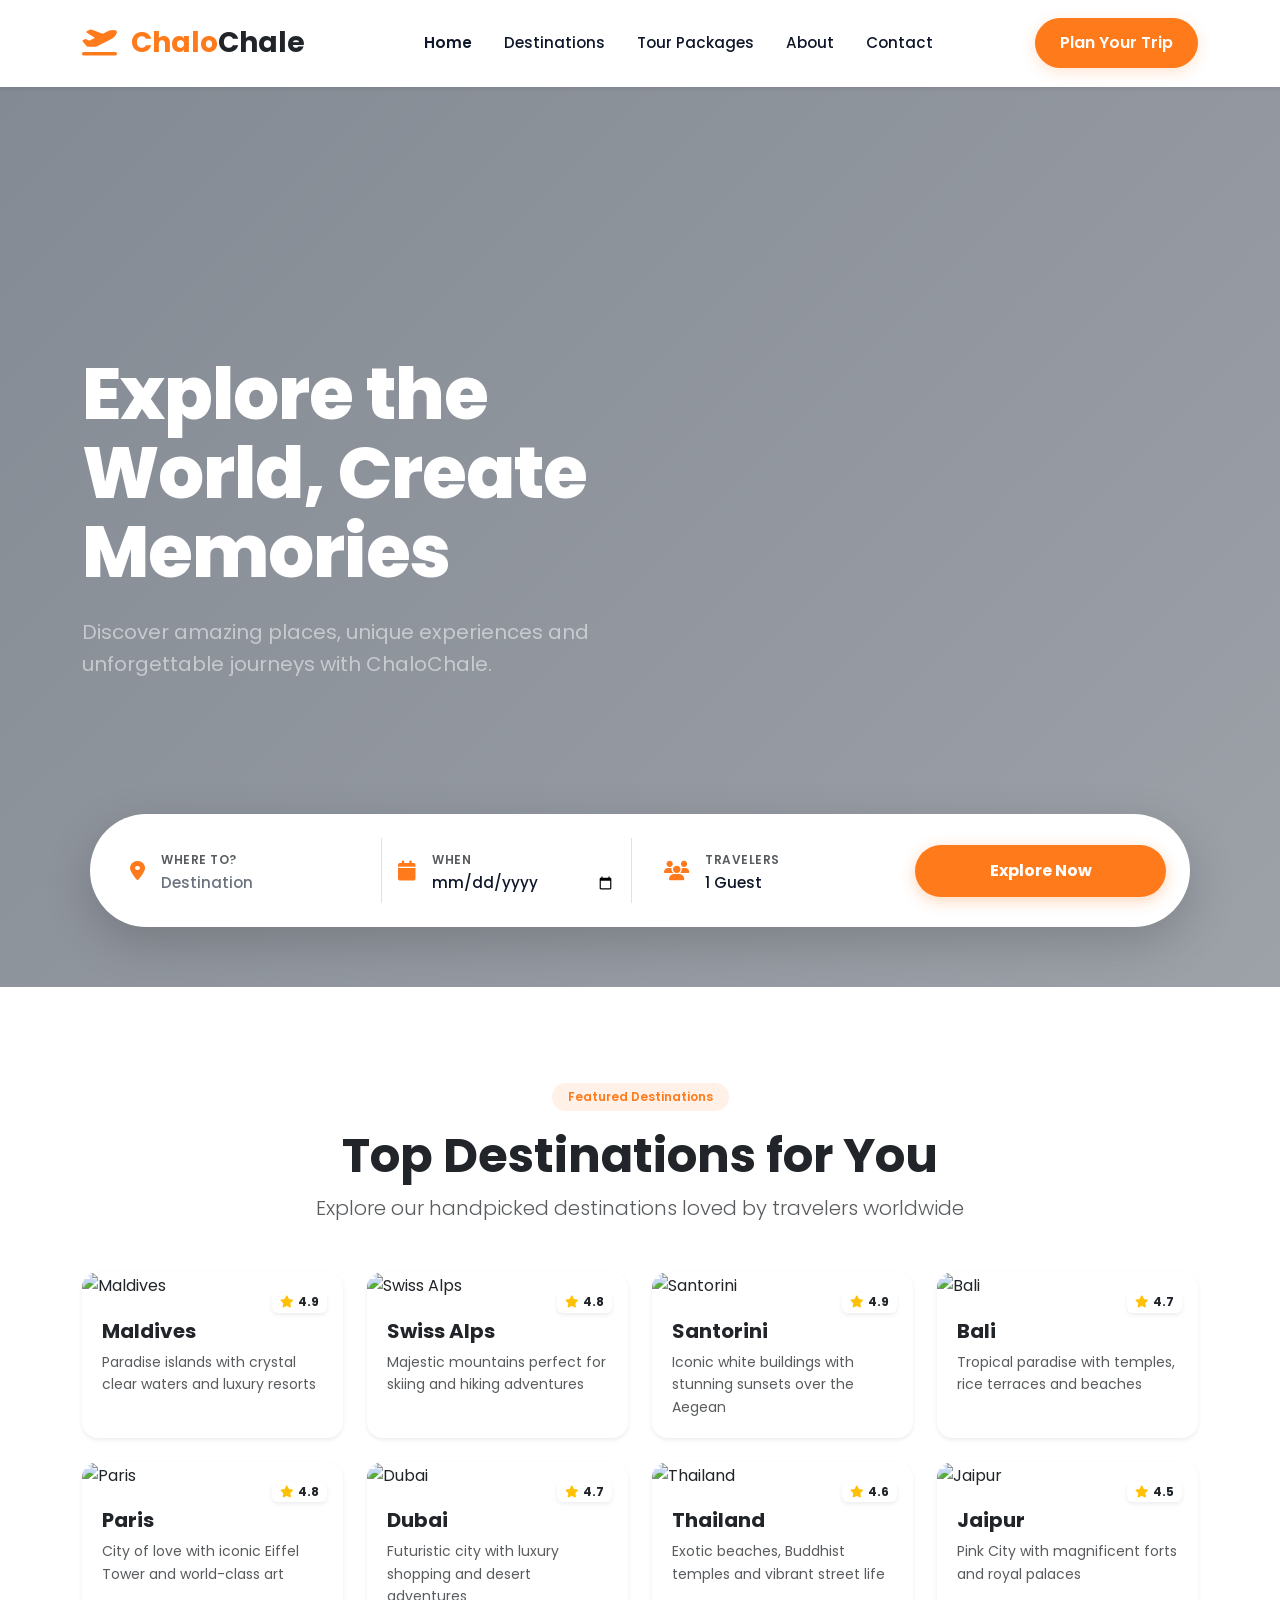
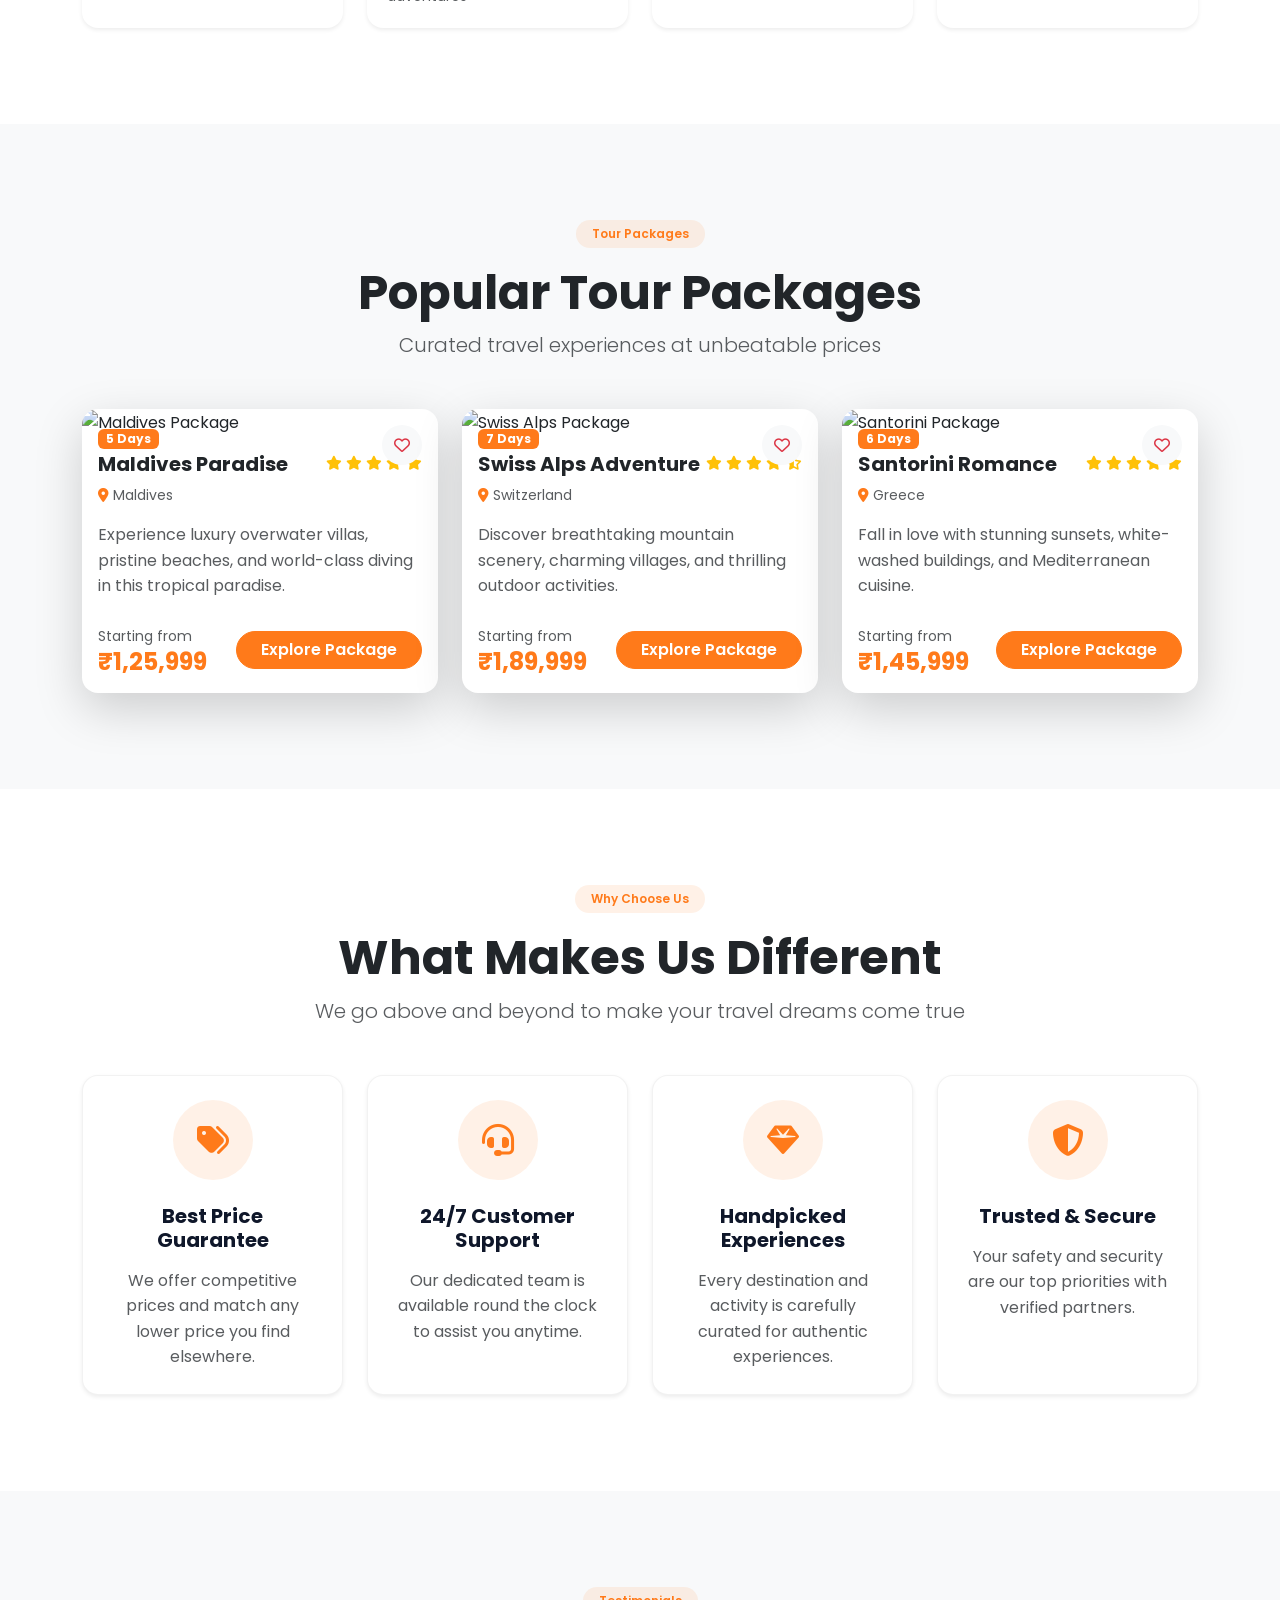
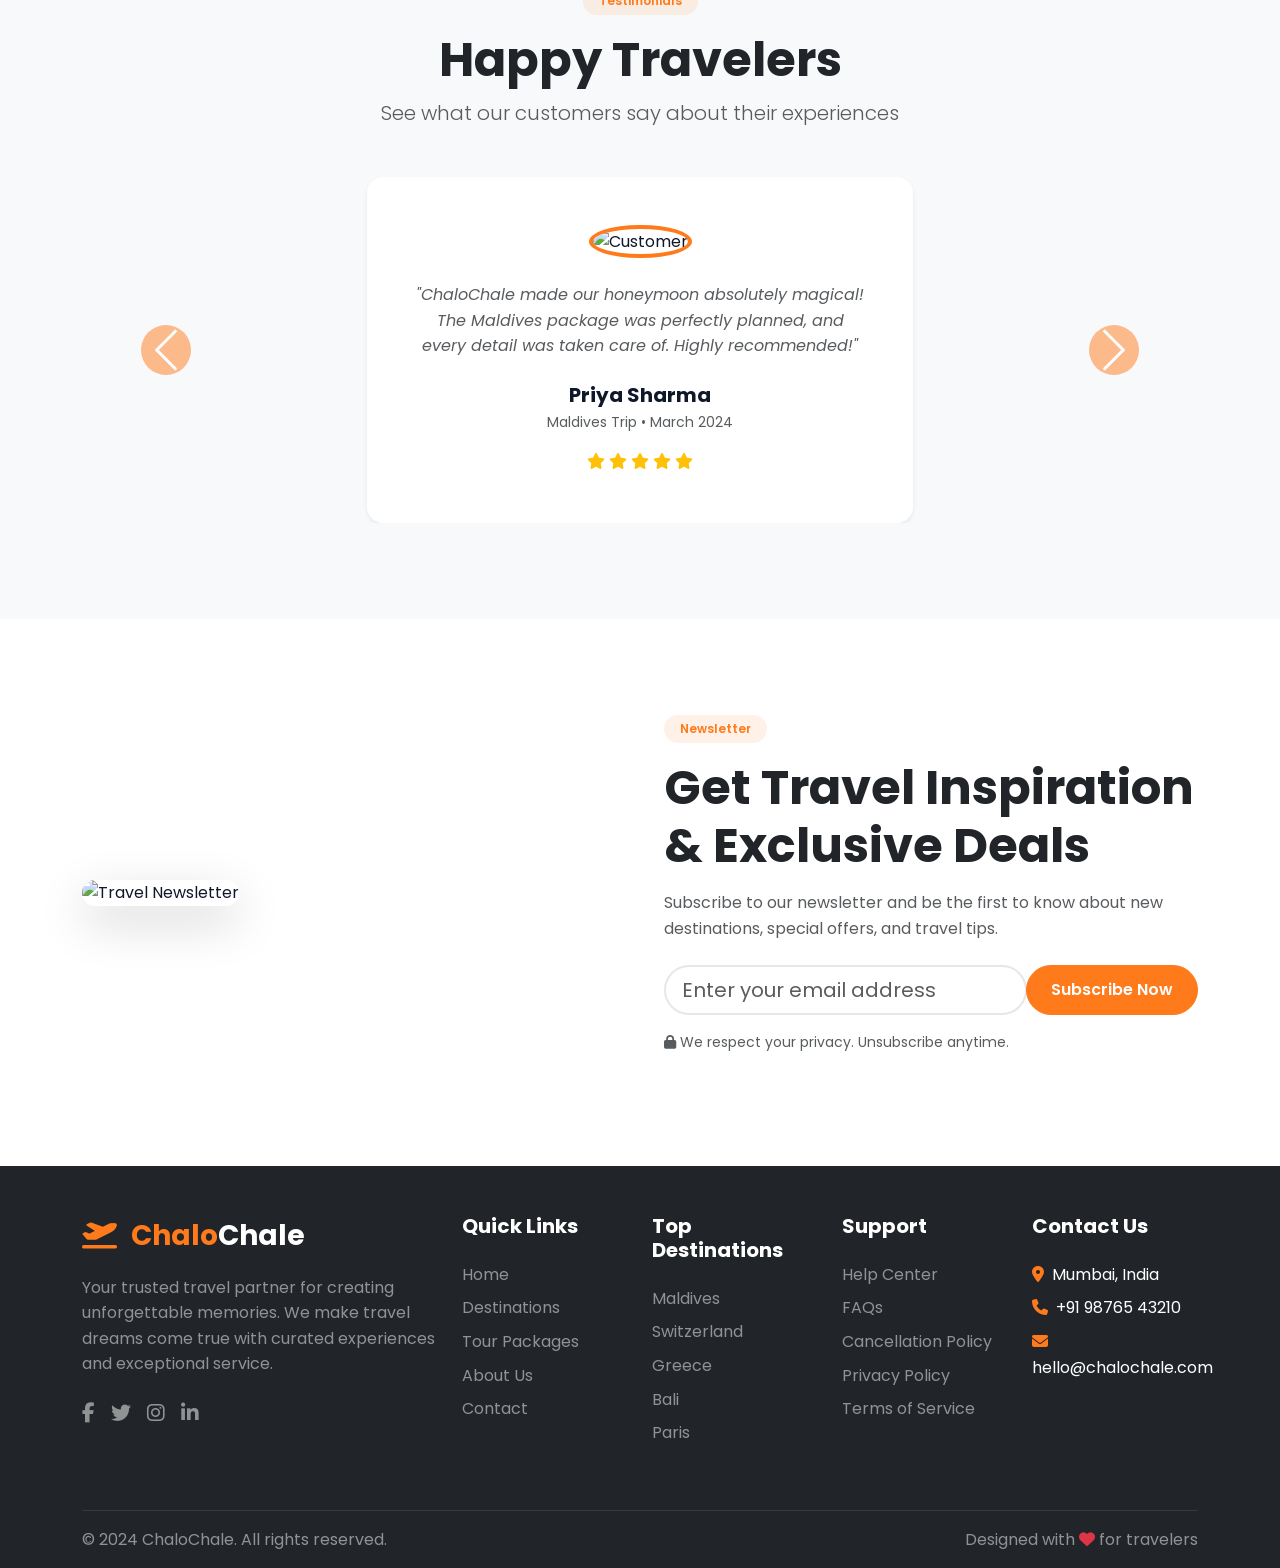
==== commit 1f0ce677: "changes in packages" ====
--- a/index.html
+++ b/index.html
@@ -274,7 +274,7 @@
                                     <span class="text-muted small">Starting from</span>
                                     <h4 class="fw-bold text-primary mb-0">₹1,25,999</h4>
                                 </div>
-                                <button class="btn btn-primary rounded-pill px-4">Explore Package</button>
+                                <a href="package-details.html" class="btn btn-primary rounded-pill px-4">Explore Package</a>
                             </div>
                         </div>
                     </div>
@@ -308,7 +308,7 @@
                                     <span class="text-muted small">Starting from</span>
                                     <h4 class="fw-bold text-primary mb-0">₹1,89,999</h4>
                                 </div>
-                                <button class="btn btn-primary rounded-pill px-4">Explore Package</button>
+                                <a href="package-details.html" class="btn btn-primary rounded-pill px-4">Explore Package</a>
                             </div>
                         </div>
                     </div>
@@ -342,7 +342,7 @@
                                     <span class="text-muted small">Starting from</span>
                                     <h4 class="fw-bold text-primary mb-0">₹1,45,999</h4>
                                 </div>
-                                <button class="btn btn-primary rounded-pill px-4">Explore Package</button>
+                                <a href="package-details.html" class="btn btn-primary rounded-pill px-4">Explore Package</a>
                             </div>
                         </div>
                     </div>
--- a/assets/css/style.css
+++ b/assets/css/style.css
@@ -2,16 +2,731 @@
 :root {
     --primary-color: #FF7A1A;
     --primary-dark: #E56A0A;
-    --navy-dark: #0A1628;
+    --navy-dark: #0F172A;
     --navy-light: #1A2D4A;
-    --text-dark: #0A1628;
+    --text-dark: #0F172A;
     --text-muted: #6B7280;
     --bg-light: #F9FAFB;
-    --bg-beige: #F5F1E8;
+    --bg-beige: #FFF3EB;
+    --footer-dark: #111827;
     --shadow-sm: 0 2px 4px rgba(0, 0, 0, 0.05);
     --shadow-md: 0 4px 6px rgba(0, 0, 0, 0.1);
     --shadow-lg: 0 10px 25px rgba(0, 0, 0, 0.1);
     --shadow-xl: 0 20px 40px rgba(0, 0, 0, 0.15);
+}
+
+/* Packages Page Specific Styles */
+body {
+    font-family: 'Poppins', sans-serif;
+    background-color: #ffffff;
+}
+
+.text-primary {
+    color: #FF7A1A !important;
+}
+
+.bg-primary {
+    background-color: #FF7A1A !important;
+}
+
+.btn-primary {
+    background-color: #FF7A1A;
+    border-color: #FF7A1A;
+}
+
+.btn-primary:hover {
+    background-color: #E56A0A;
+    border-color: #E56A0A;
+}
+
+/* Navigation */
+.navbar {
+    box-shadow: 0 2px 10px rgba(0, 0, 0, 0.08);
+}
+
+.packages-hero {
+    min-height: 500px;
+    position: relative;
+    background: url('https://images.unsplash.com/photo-1469854523086-cc02fe5d8800?w=1920&h=1080&fit=crop&q=90') center/cover no-repeat;
+}
+
+.packages-hero-overlay {
+    background: linear-gradient(135deg, rgba(15, 23, 42, 0.85) 0%, rgba(15, 23, 42, 0.65) 100%);
+}
+
+.packages-hero-title {
+    font-size: 3.5rem;
+    font-weight: 800;
+    color: white;
+    line-height: 1.1;
+    letter-spacing: -1px;
+}
+
+.packages-hero-subtitle {
+    font-size: 1.25rem;
+    font-weight: 400;
+    color: rgba(255, 255, 255, 0.9);
+}
+
+.filter-section {
+    position: relative;
+    z-index: 10;
+    margin-top: 0;
+    padding-bottom: 2rem;
+}
+
+.filter-panel {
+    background: white;
+    border-radius: 1.25rem;
+    box-shadow: 0 10px 40px rgba(0, 0, 0, 0.12);
+    padding: 1.5rem;
+}
+
+.filter-panel .form-control,
+.filter-panel .form-select {
+    font-size: 0.9rem;
+    padding: 0.75rem 1rem;
+    border-radius: 0.625rem;
+    border: 1px solid #E5E7EB;
+    background: #F9FAFB;
+    transition: all 0.3s ease;
+}
+
+.filter-panel .form-control.border-0,
+.filter-panel .form-select.border-0 {
+    border: none;
+}
+
+.filter-panel .form-control.bg-light,
+.filter-panel .form-select.bg-light {
+    background: #F9FAFB;
+}
+
+.filter-panel .form-control:focus,
+.filter-panel .form-select:focus {
+    border-color: #FF7A1A;
+    box-shadow: 0 0 0 3px rgba(255, 122, 26, 0.1);
+    background: white;
+}
+
+.filter-panel .input-group-text {
+    background: #F9FAFB;
+    border-color: #E5E7EB;
+    border-right: none;
+}
+
+.filter-panel .input-group .form-control {
+    background: #F9FAFB;
+    border-color: #E5E7EB;
+    border-left: none;
+}
+
+.filter-panel .form-select.bg-light {
+    background: #F9FAFB;
+    border-color: #E5E7EB;
+}
+
+.filter-panel .form-label {
+    font-size: 0.75rem;
+    font-weight: 600;
+    text-transform: uppercase;
+    letter-spacing: 0.5px;
+    color: #6B7280;
+    margin-bottom: 0.5rem;
+}
+
+.btn-reset-filters {
+    border: 2px solid #FF7A1A;
+    color: #FF7A1A;
+    padding: 0.75rem 1.5rem;
+    border-radius: 0.5rem;
+    font-weight: 600;
+    transition: all 0.3s ease;
+}
+
+.btn-reset-filters:hover {
+    background: #FF7A1A;
+    color: white;
+}
+
+.package-card-wrapper {
+    display: flex;
+    align-items: stretch;
+    margin-bottom: 1.5rem;
+}
+
+@media (max-width: 1200px) {
+    #packagesGrid {
+        grid-template-columns: repeat(3, 1fr) !important;
+    }
+}
+
+@media (max-width: 992px) {
+    #packagesGrid {
+        grid-template-columns: repeat(2, 1fr) !important;
+    }
+}
+
+@media (max-width: 576px) {
+    #packagesGrid {
+        grid-template-columns: 1fr !important;
+    }
+}
+
+.package-card-enhanced {
+    border: none;
+    border-radius: 20px;
+    overflow: hidden;
+    background: white;
+    box-shadow: 0 4px 15px rgba(0, 0, 0, 0.08);
+    transition: all 0.4s cubic-bezier(0.175, 0.885, 0.32, 1.275);
+    height: 100%;
+}
+
+.package-card-enhanced:hover {
+    transform: translateY(-15px);
+    box-shadow: 0 20px 40px rgba(0, 0, 0, 0.15);
+}
+
+.package-card-enhanced .package-image {
+    height: 280px;
+    position: relative;
+    overflow: hidden;
+}
+
+.package-card-enhanced .package-image img {
+    width: 100%;
+    height: 100%;
+    object-fit: cover;
+    transition: transform 0.5s ease;
+}
+
+.package-card-enhanced:hover .package-image img {
+    transform: scale(1.1);
+}
+
+.package-card-enhanced .package-image::before {
+    content: '';
+    position: absolute;
+    bottom: 0;
+    left: 0;
+    right: 0;
+    height: 50%;
+    background: linear-gradient(to top, rgba(0,0,0,0.3) 0%, transparent 100%);
+    z-index: 2;
+    pointer-events: none;
+}
+
+.package-card-enhanced .image-gallery {
+    display: flex;
+    gap: 0.5rem;
+    margin-bottom: 1rem;
+}
+
+.package-card-enhanced .thumbnail-image {
+    width: 60px;
+    height: 60px;
+    border-radius: 8px;
+    overflow: hidden;
+    cursor: pointer;
+    border: 2px solid transparent;
+    transition: all 0.3s ease;
+}
+
+.package-card-enhanced .thumbnail-image:hover,
+.package-card-enhanced .thumbnail-image.active {
+    border-color: #FF7A1A;
+    transform: scale(1.05);
+}
+
+.package-card-enhanced .thumbnail-image img {
+    width: 100%;
+    height: 100%;
+    object-fit: cover;
+}
+
+.duration-badge {
+    position: absolute;
+    top: 1rem;
+    left: 1rem;
+    background: rgba(15, 23, 42, 0.9);
+    color: white;
+    padding: 0.5rem 1rem;
+    border-radius: 50px;
+    font-size: 0.85rem;
+    font-weight: 600;
+    z-index: 5;
+}
+
+.wishlist-btn-package {
+    position: absolute;
+    top: 1rem;
+    right: 1rem;
+    width: 40px;
+    height: 40px;
+    background: rgba(255, 255, 255, 0.95);
+    border: none;
+    border-radius: 50%;
+    display: flex;
+    align-items: center;
+    justify-content: center;
+    cursor: pointer;
+    transition: all 0.3s ease;
+    z-index: 5;
+    box-shadow: 0 2px 10px rgba(0, 0, 0, 0.1);
+}
+
+.wishlist-btn-package:hover {
+    background: white;
+    transform: scale(1.1);
+}
+
+.wishlist-btn-package .fa-heart {
+    color: #6B7280;
+    transition: all 0.3s ease;
+}
+
+.wishlist-btn-package:hover .fa-heart {
+    color: #FF4757;
+}
+
+.wishlist-btn-package.active .fa-heart {
+    color: #FF4757;
+}
+
+.package-card-enhanced .card-body {
+    padding: 1.5rem;
+}
+
+.package-card-enhanced .package-title {
+    font-size: 1.25rem;
+    font-weight: 700;
+    color: #0A1628;
+    margin-bottom: 0.5rem;
+    line-height: 1.3;
+}
+
+.package-card-enhanced .package-destination {
+    color: #6B7280;
+    font-size: 0.9rem;
+    margin-bottom: 0.75rem;
+}
+
+.package-card-enhanced .package-destination i {
+    color: #FF7A1A;
+    margin-right: 0.5rem;
+}
+
+.package-card-enhanced .package-rating {
+    display: flex;
+    align-items: center;
+    gap: 0.5rem;
+    margin-bottom: 1rem;
+}
+
+.package-card-enhanced .package-rating .stars {
+    color: #FFB800;
+}
+
+.package-card-enhanced .package-rating .review-count {
+    color: #6B7280;
+    font-size: 0.85rem;
+}
+
+.package-card-enhanced .package-description {
+    color: #6B7280;
+    font-size: 0.9rem;
+    line-height: 1.6;
+    margin-bottom: 1.25rem;
+    display: -webkit-box;
+    -webkit-line-clamp: 3;
+    line-clamp: 3;
+    -webkit-box-orient: vertical;
+    overflow: hidden;
+}
+
+.package-card-enhanced .package-divider {
+    height: 1px;
+    background: #E5E7EB;
+    margin: 1rem 0;
+}
+
+.package-card-enhanced .package-price {
+    display: flex;
+    align-items: baseline;
+    gap: 0.5rem;
+    margin-bottom: 1rem;
+    flex-wrap: wrap;
+}
+
+.package-card-enhanced .package-price .current-price {
+    font-size: 1.5rem;
+    font-weight: 800;
+    color: #FF7A1A;
+}
+
+.package-card-enhanced .package-price .price-unit {
+    font-size: 0.85rem;
+    color: #6B7280;
+}
+
+.package-card-enhanced .package-price .original-price {
+    font-size: 1rem;
+    color: #9CA3AF;
+    text-decoration: line-through;
+    font-weight: 500;
+}
+
+.package-card-enhanced .package-price .discount-badge {
+    background: linear-gradient(135deg, #FF4757 0%, #FF6B81 100%);
+    color: white;
+    padding: 0.25rem 0.75rem;
+    border-radius: 50px;
+    font-size: 0.75rem;
+    font-weight: 700;
+    text-transform: uppercase;
+    letter-spacing: 0.5px;
+}
+
+.discount-badge-image {
+    position: absolute;
+    top: 1rem;
+    right: 3.5rem;
+    background: linear-gradient(135deg, #FF4757 0%, #FF6B81 100%);
+    color: white;
+    padding: 0.4rem 0.8rem;
+    border-radius: 50px;
+    font-size: 0.75rem;
+    font-weight: 700;
+    text-transform: uppercase;
+    letter-spacing: 0.5px;
+    z-index: 5;
+    box-shadow: 0 2px 8px rgba(255, 71, 87, 0.3);
+}
+
+.package-card-enhanced .btn-explore-package {
+    background: #FF7A1A;
+    border: none;
+    padding: 0.875rem 1.5rem;
+    border-radius: 0.5rem;
+    font-weight: 600;
+    color: white;
+    transition: all 0.3s ease;
+    width: 100%;
+}
+
+.package-card-enhanced .btn-explore-package:hover {
+    background: #E56A0A;
+    transform: translateY(-2px);
+    box-shadow: 0 4px 15px rgba(255, 122, 26, 0.3);
+}
+
+.package-card-enhanced .package-buttons {
+    display: flex;
+    gap: 0.75rem;
+    margin-top: 1rem;
+}
+
+.package-card-enhanced .btn-book-now {
+    background: linear-gradient(135deg, #FF7A1A 0%, #E56A0A 100%);
+    border: none;
+    padding: 0.75rem 1.25rem;
+    border-radius: 0.5rem;
+    font-weight: 600;
+    color: white;
+    transition: all 0.3s ease;
+    flex: 1;
+    display: flex;
+    align-items: center;
+    justify-content: center;
+    gap: 0.5rem;
+}
+
+.package-card-enhanced .btn-book-now:hover {
+    background: linear-gradient(135deg, #E56A0A 0%, #CC5A00 100%);
+    transform: translateY(-2px);
+    box-shadow: 0 4px 15px rgba(255, 122, 26, 0.4);
+}
+
+.package-card-enhanced .btn-view-details {
+    background: white;
+    border: 2px solid #E5E7EB;
+    padding: 0.75rem 1.25rem;
+    border-radius: 0.5rem;
+    font-weight: 600;
+    color: #374151;
+    transition: all 0.3s ease;
+    flex: 1;
+}
+
+.package-card-enhanced .btn-view-details:hover {
+    border-color: #FF7A1A;
+    color: #FF7A1A;
+    background: #FFF3EB;
+}
+
+.package-card-enhanced .package-highlights {
+    display: flex;
+    flex-wrap: wrap;
+    gap: 0.5rem;
+    margin-bottom: 1rem;
+}
+
+.package-card-enhanced .highlight-tag {
+    background: #F3F4F6;
+    color: #4B5563;
+    padding: 0.25rem 0.75rem;
+    border-radius: 50px;
+    font-size: 0.75rem;
+    font-weight: 500;
+    display: flex;
+    align-items: center;
+    gap: 0.35rem;
+}
+
+.package-card-enhanced .highlight-tag i {
+    color: #FF7A1A;
+    font-size: 0.7rem;
+}
+
+.newsletter-section-packages {
+    background: linear-gradient(135deg, #FFF3EB 0%, #FFF8F0 100%);
+    border-radius: 1.5rem;
+    overflow: hidden;
+    margin: 4rem 0;
+}
+
+.newsletter-image {
+    background: url('https://images.unsplash.com/photo-1488646953014-85cb44e25828?w=800&h=600&fit=crop&q=90') center/cover;
+    min-height: 350px;
+}
+
+.newsletter-content {
+    padding: 3rem;
+}
+
+.newsletter-content h3 {
+    font-size: 2rem;
+    font-weight: 700;
+    color: #0A1628;
+    margin-bottom: 1rem;
+}
+
+.newsletter-content p {
+    color: #6B7280;
+    margin-bottom: 1.5rem;
+}
+
+.newsletter-content .form-control {
+    padding: 1rem 1.5rem;
+    border-radius: 0.5rem;
+    border: 2px solid #E5E7EB;
+    font-size: 1rem;
+}
+
+.newsletter-content .form-control:focus {
+    border-color: #FF7A1A;
+    box-shadow: 0 0 0 3px rgba(255, 122, 26, 0.1);
+}
+
+.newsletter-content .btn-subscribe {
+    background: #FF7A1A;
+    border: none;
+    padding: 1rem 2rem;
+    border-radius: 0.5rem;
+    font-weight: 600;
+    color: white;
+    transition: all 0.3s ease;
+}
+
+.newsletter-content .btn-subscribe:hover {
+    background: #E56A0A;
+    transform: translateY(-2px);
+    box-shadow: 0 4px 15px rgba(255, 122, 26, 0.3);
+}
+
+/* Nav Link Active State for Packages */
+.nav-link.packages-active {
+    color: #FF7A1A !important;
+    position: relative;
+    font-weight: 600;
+}
+
+.nav-link.packages-active::after {
+    content: '';
+    position: absolute;
+    bottom: 0;
+    left: 50%;
+    transform: translateX(-50%);
+    width: 60%;
+    height: 2px;
+    background-color: #FF7A1A;
+}
+
+/* Footer Styles */
+.footer-section {
+    background-color: #111827;
+    color: white;
+    padding: 4rem 0 0 0;
+}
+
+.footer-section h5 {
+    font-weight: 700;
+    margin-bottom: 1.5rem;
+    color: white;
+}
+
+.footer-section ul {
+    list-style: none;
+    padding: 0;
+}
+
+.footer-section ul li {
+    margin-bottom: 0.75rem;
+}
+
+.footer-section ul li a {
+    color: #9CA3AF;
+    text-decoration: none;
+    transition: color 0.3s ease;
+}
+
+.footer-section ul li a:hover {
+    color: #FF7A1A;
+}
+
+.footer-section .social-icons {
+    display: flex;
+    gap: 1rem;
+    margin-top: 1.5rem;
+}
+
+.footer-section .social-icons a {
+    width: 40px;
+    height: 40px;
+    background: rgba(255, 255, 255, 0.1);
+    border-radius: 50%;
+    display: flex;
+    align-items: center;
+    justify-content: center;
+    color: white;
+    transition: all 0.3s ease;
+}
+
+.footer-section .social-icons a:hover {
+    background: #FF7A1A;
+    transform: translateY(-3px);
+}
+
+.footer-section .contact-info i {
+    color: #FF7A1A;
+    margin-right: 0.75rem;
+}
+
+.footer-section .contact-info p {
+    color: #9CA3AF;
+    margin-bottom: 1rem;
+}
+
+.footer-bottom {
+    border-top: 1px solid rgba(255, 255, 255, 0.1);
+    padding: 1.5rem 0;
+    margin-top: 3rem;
+}
+
+.footer-bottom p {
+    color: #9CA3AF;
+    margin: 0;
+}
+
+/* Animations */
+.fade-in {
+    animation: fadeIn 0.8s ease-out;
+}
+
+@keyframes fadeIn {
+    from {
+        opacity: 0;
+        transform: translateY(20px);
+    }
+    to {
+        opacity: 1;
+        transform: translateY(0);
+    }
+}
+
+/* Responsive Adjustments for Packages Page */
+@media (max-width: 991px) {
+    .packages-hero-title {
+        font-size: 2.5rem;
+    }
+    
+    .filter-panel {
+        margin-top: -30px;
+    }
+    
+    .newsletter-content {
+        padding: 2rem;
+    }
+}
+
+@media (max-width: 767px) {
+    .packages-hero-title {
+        font-size: 2rem;
+    }
+    
+    .packages-hero-subtitle {
+        font-size: 1rem;
+    }
+    
+    .filter-panel {
+        margin-top: -20px;
+        padding: 1rem;
+    }
+    
+    .newsletter-image {
+        min-height: 200px;
+    }
+    
+    .newsletter-content {
+        padding: 1.5rem;
+    }
+    
+    .newsletter-content h3 {
+        font-size: 1.5rem;
+    }
+}
+
+/* Footer Link Hover Effects */
+footer a {
+    transition: color 0.3s ease;
+}
+
+footer a:hover {
+    color: #FF7A1A !important;
+}
+
+/* Fade In Animation for Packages Page */
+.fade-in-section {
+    opacity: 0;
+    transform: translateY(30px);
+    transition: all 0.6s ease;
+}
+
+.fade-in-section.visible {
+    opacity: 1;
+    transform: translateY(0);
+}
+
+.package-card-wrapper {
+    opacity: 0;
+    transform: translateY(30px);
+    transition: all 0.6s ease;
+}
+
+.package-card-wrapper.visible {
+    opacity: 1;
+    transform: translateY(0);
 }
 
 /* Global Styles */
@@ -937,4 +1652,45 @@
 
 ::-webkit-scrollbar-thumb:hover {
     background: var(--primary-dark);
-}+}
+
+/* Featured Tour Packages Section */
+.packages-grid {
+    background: #ffffff;
+}
+
+.packages-grid .container {
+    max-width: 1400px;
+}
+
+/* Equal height cards */
+.package-card-wrapper {
+    display: flex;
+    align-items: stretch;
+}
+
+.package-card-enhanced {
+    display: flex;
+    flex-direction: column;
+}
+
+.package-card-enhanced .card-body {
+    flex: 1;
+    display: flex;
+    flex-direction: column;
+}
+
+.package-card-enhanced .package-description {
+    flex: 1;
+}
+
+@media (max-width: 991px) {
+            #packagesGrid {
+                grid-template-columns: repeat(2, 1fr) !important;
+            }
+        }
+        @media (max-width: 576px) {
+            #packagesGrid {
+                grid-template-columns: 1fr !important;
+            }
+        }
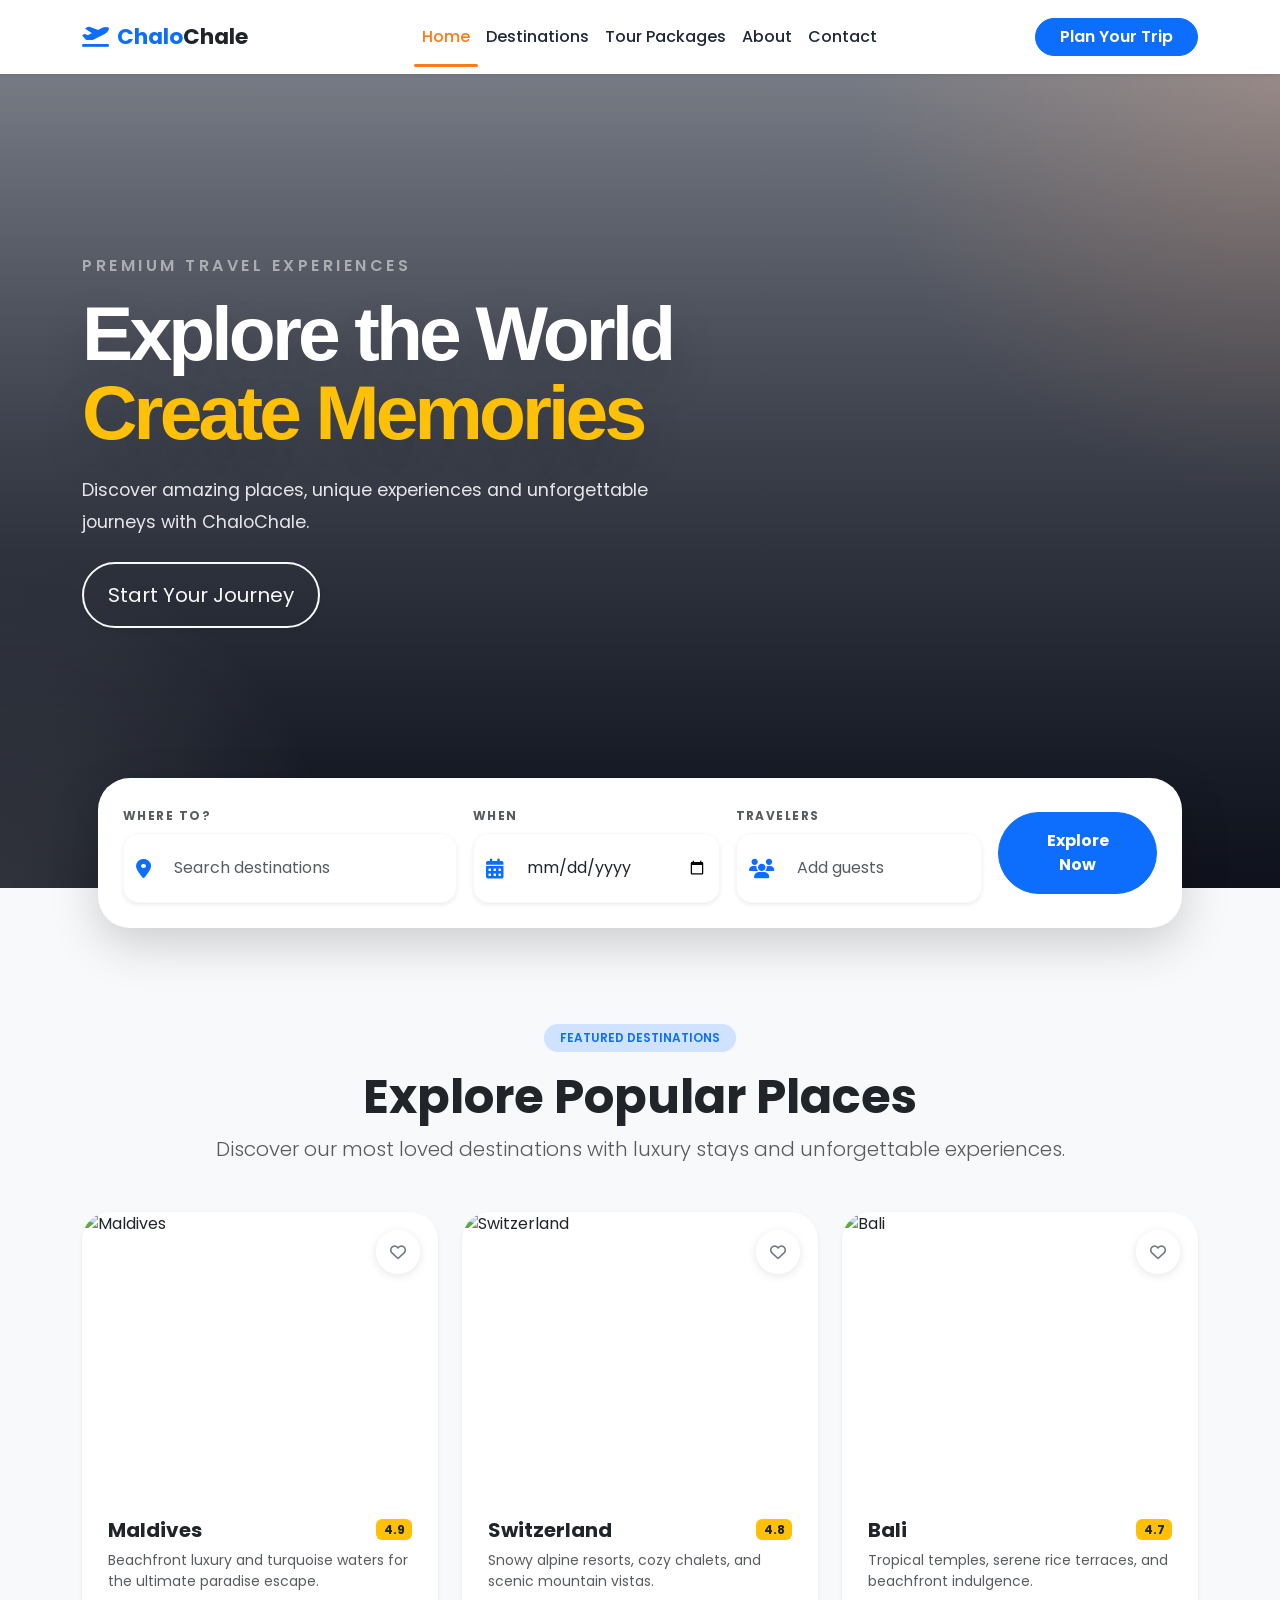
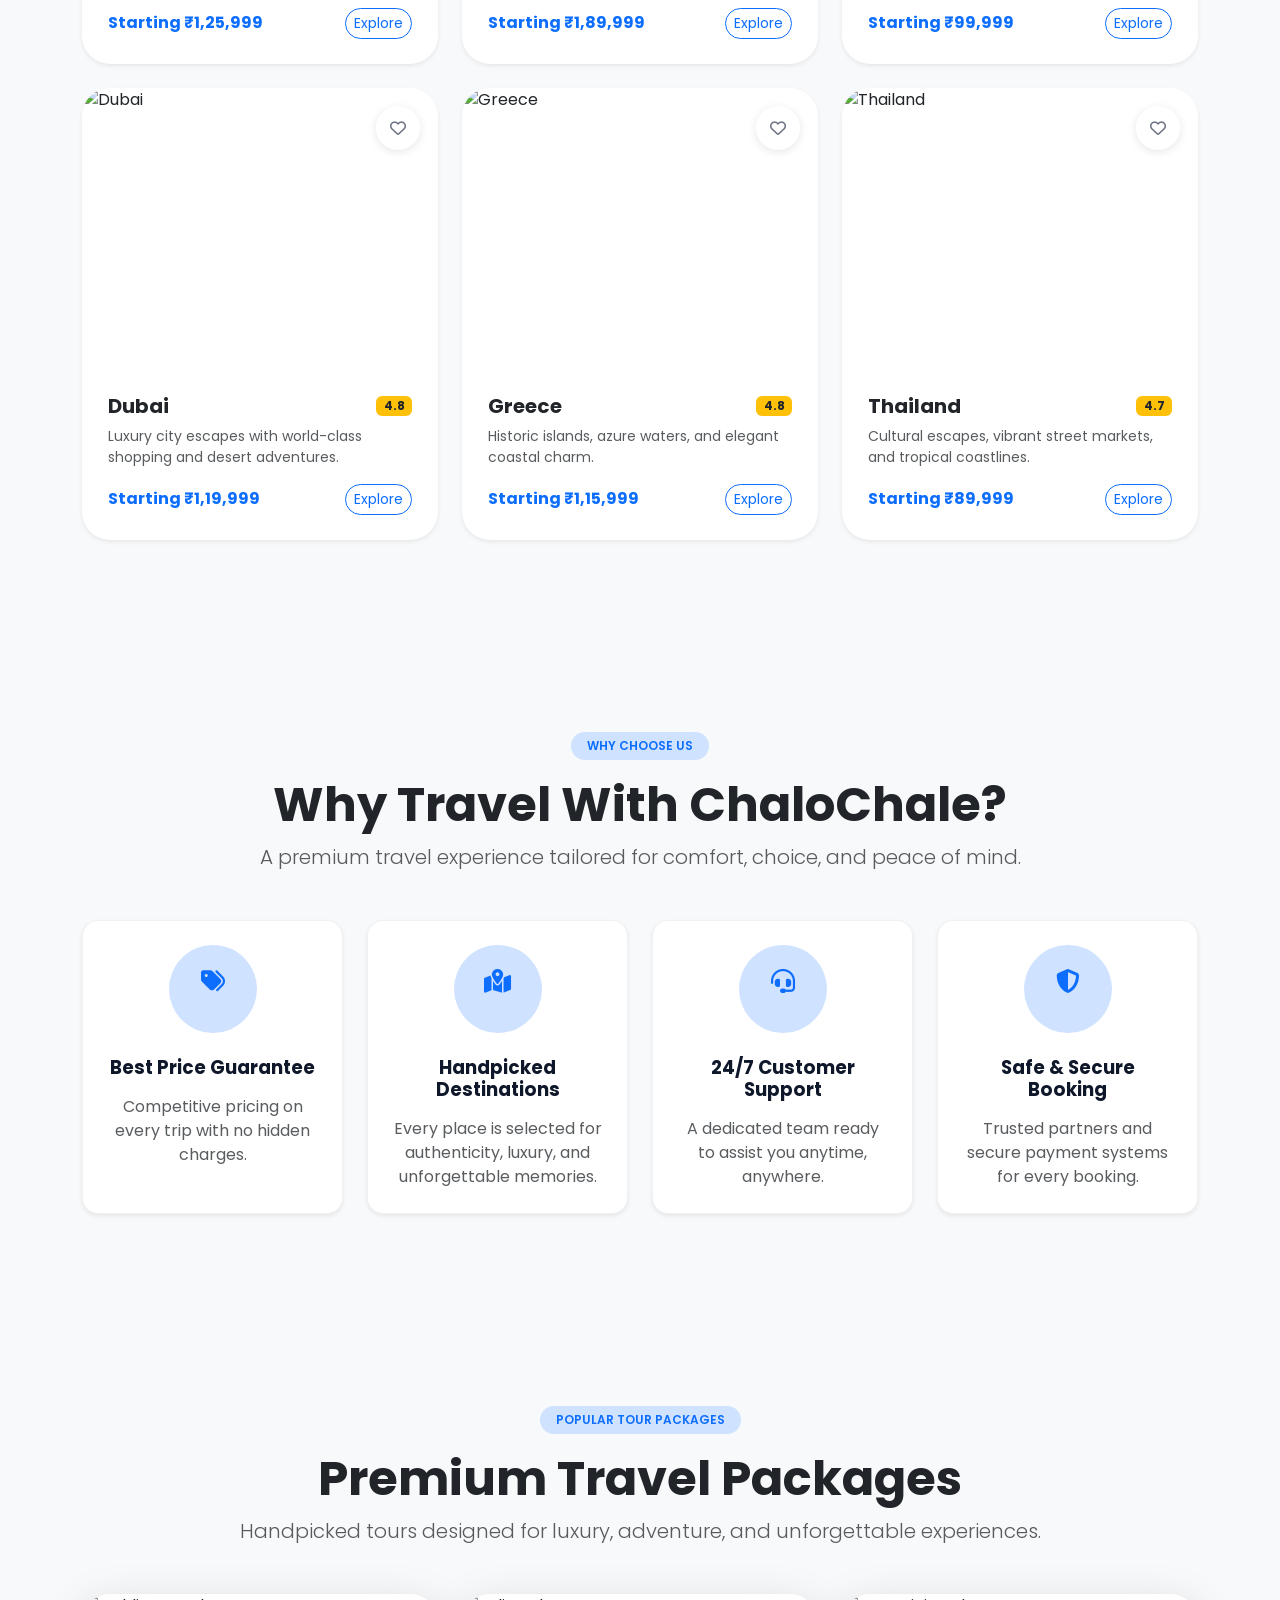
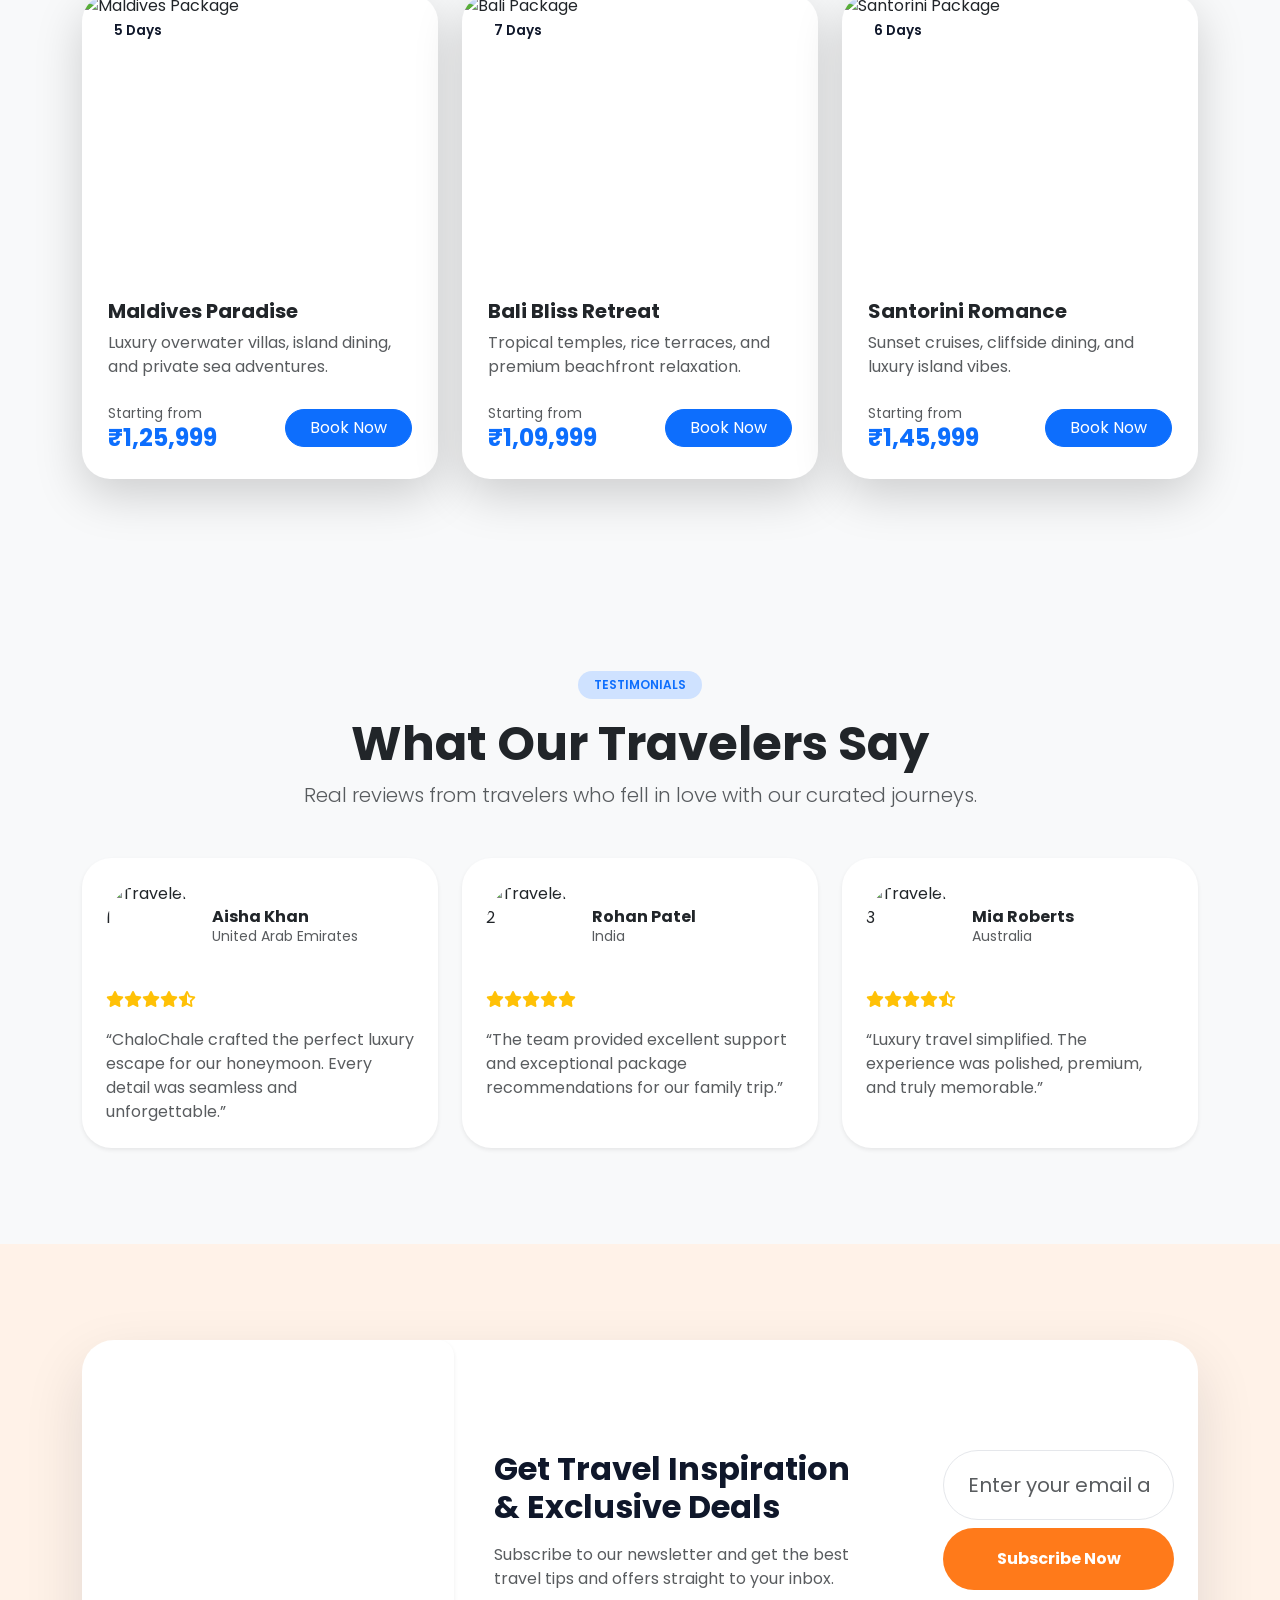
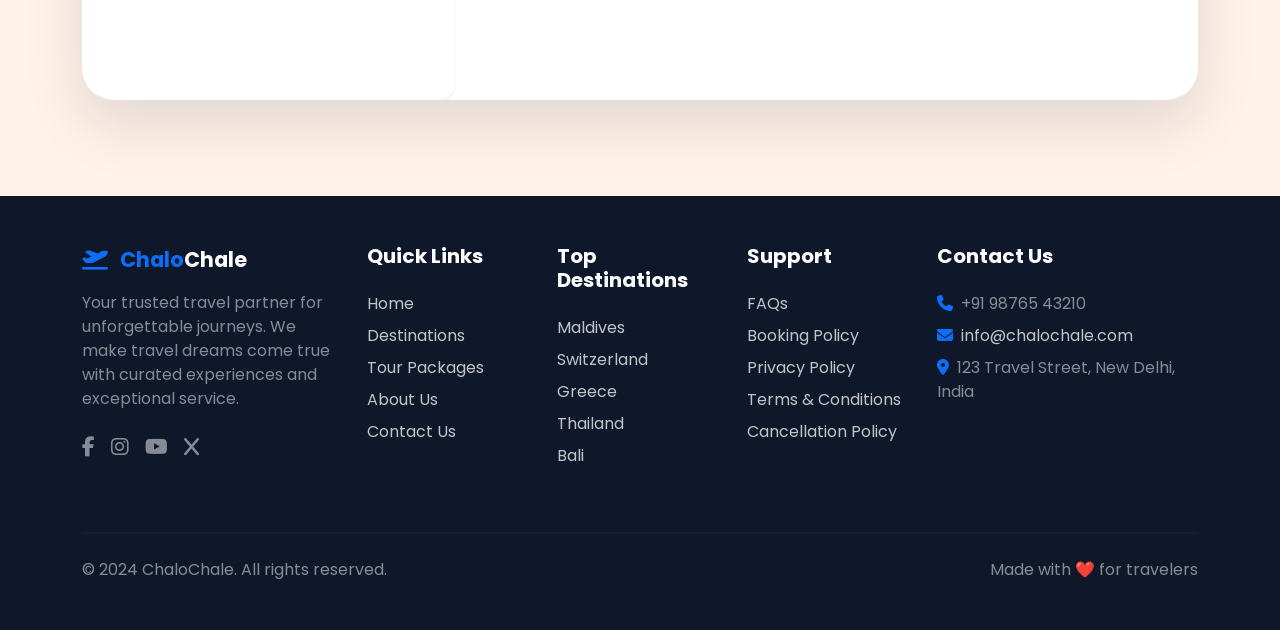
==== commit 30f97f86: "updated all files" ====
--- a/index.html
+++ b/index.html
@@ -1,9 +1,9 @@
-<!DOCTYPE html>
+﻿<!DOCTYPE html>
 <html lang="en">
 <head>
     <meta charset="UTF-8">
     <meta name="viewport" content="width=device-width, initial-scale=1.0">
-    <meta name="description" content="ChaloChale - Your trusted travel partner for amazing destinations and unforgettable journeys">
+    <meta name="description" content="ChaloChale - Explore the world with premium travel packages, curated destinations, and unforgettable journeys.">
     <title>ChaloChale - Explore the World, Create Memories</title>
     <link href="https://cdn.jsdelivr.net/npm/bootstrap@5.3.8/dist/css/bootstrap.min.css" rel="stylesheet">
     <link rel="stylesheet" href="https://cdnjs.cloudflare.com/ajax/libs/font-awesome/6.4.0/css/all.min.css">
@@ -12,11 +12,10 @@
     <link href="https://fonts.googleapis.com/css2?family=Poppins:wght@300;400;500;600;700;800&display=swap" rel="stylesheet">
     <link rel="stylesheet" href="./assets/css/style.css">
 </head>
-<body>
-    <!-- Sticky Navigation Bar -->
-    <nav class="navbar navbar-expand-lg sticky-top navbar-light bg-white shadow-sm">
+<body id="top">
+    <nav class="navbar navbar-expand-lg sticky-top navbar-light bg-white shadow-sm py-3">
         <div class="container">
-            <a class="navbar-brand fw-bold" href="index.html">
+            <a class="navbar-brand fw-bold d-flex align-items-center" href="index.html">
                 <i class="fas fa-plane-departure text-primary me-2"></i>
                 <span class="text-primary">Chalo</span><span class="text-dark">Chale</span>
             </a>
@@ -24,555 +23,453 @@
                 <span class="navbar-toggler-icon"></span>
             </button>
             <div class="collapse navbar-collapse" id="navbarNav">
-                <ul class="navbar-nav mx-auto mb-2 mb-lg-0">
-                    <li class="nav-item">
-                        <a class="nav-link active text-primary fw-semibold" href="index.html">Home</a>
-                    </li>
-                    <li class="nav-item">
-                        <a class="nav-link text-dark" href="destinations.html">Destinations</a>
-                    </li>
-                    <li class="nav-item">
-                        <a class="nav-link text-dark" href="Packages.html">Tour Packages</a>
-                    </li>
-                    <li class="nav-item">
-                        <a class="nav-link text-dark" href="About.html">About</a>
-                    </li>
-                    <li class="nav-item">
-                        <a class="nav-link text-dark" href="contact.html">Contact</a>
-                    </li>
+                <ul class="navbar-nav mx-auto mb-2 mb-lg-0 text-center text-lg-start">
+                    <li class="nav-item"><a class="nav-link active" aria-current="page" href="index.html">Home</a></li>
+                    <li class="nav-item"><a class="nav-link" href="destinations.html">Destinations</a></li>
+                    <li class="nav-item"><a class="nav-link" href="Packages.html">Tour Packages</a></li>
+                    <li class="nav-item"><a class="nav-link" href="About.html">About</a></li>
+                    <li class="nav-item"><a class="nav-link" href="contact.html">Contact</a></li>
                 </ul>
-                <button class="btn btn-primary rounded-pill px-4 fw-semibold">Plan Your Trip</button>
+                <a class="btn btn-primary rounded-pill px-4 fw-semibold" href="login.html">Plan Your Trip</a>
             </div>
         </div>
     </nav>
 
-    <!-- Hero Section -->
-    <section class="hero-section position-relative">
+    <section class="hero-section position-relative overflow-hidden">
         <div class="hero-bg position-absolute top-0 start-0 w-100 h-100"></div>
         <div class="hero-overlay position-absolute top-0 start-0 w-100 h-100"></div>
         <div class="container position-relative z-1 h-100">
-            <div class="row h-100 align-items-center">
-                <div class="col-lg-7 hero-content">
-                    <h1 class="hero-title text-white mb-4 fade-in">Explore the World, Create Memories</h1>
-                    <p class="hero-subtitle text-white-50 mb-0 fade-in">Discover amazing places, unique experiences and unforgettable journeys with ChaloChale.</p>
-                </div>
-            </div>
-        </div>
-        
-        <!-- Floating Search Box -->
-        <div class="container position-relative z-1">
-            <div class="row">
-                <div class="col-12">
-                    <div class="search-box-wrapper">
-                        <div class="search-box bg-white rounded-pill shadow-lg p-3 p-md-4 float-in">
-                            <form class="row g-2 g-md-3 align-items-center">
-                                <div class="col-12 col-md-3">
-                                    <div class="d-flex align-items-center px-3 py-2">
-                                        <i class="fas fa-map-marker-alt text-primary me-3 fs-5"></i>
-                                        <div class="flex-grow-1">
-                                            <label class="form-label text-muted small fw-semibold mb-0">Where to?</label>
-                                            <input type="text" class="form-control border-0 bg-transparent px-0 py-0 fw-medium" placeholder="Destination">
-                                        </div>
-                                    </div>
-                                </div>
-                                <div class="col-12 col-md-3">
-                                    <div class="d-flex align-items-center px-3 py-2 border-start border-end">
-                                        <i class="fas fa-calendar text-primary me-3 fs-5"></i>
-                                        <div class="flex-grow-1">
-                                            <label class="form-label text-muted small fw-semibold mb-0">When</label>
-                                            <input type="date" class="form-control border-0 bg-transparent px-0 py-0 fw-medium">
-                                        </div>
-                                    </div>
-                                </div>
-                                <div class="col-12 col-md-3">
-                                    <div class="d-flex align-items-center px-3 py-2">
-                                        <i class="fas fa-users text-primary me-3 fs-5"></i>
-                                        <div class="flex-grow-1">
-                                            <label class="form-label text-muted small fw-semibold mb-0">Travelers</label>
-                                            <select class="form-select border-0 bg-transparent px-0 py-0 fw-medium">
-                                                <option>1 Guest</option>
-                                                <option>2 Guests</option>
-                                                <option>3 Guests</option>
-                                                <option>4+ Guests</option>
-                                            </select>
-                                        </div>
-                                    </div>
-                                </div>
-                                <div class="col-12 col-md-3">
-                                    <button type="submit" class="btn btn-explore w-100 rounded-pill fw-bold text-white">
-                                        Explore Now
-                                    </button>
-                                </div>
-                            </form>
-                        </div>
-                    </div>
-                </div>
-            </div>
-        </div>
-    </section>
-
-    <!-- Featured Destinations -->
-    <section id="destinations" class="py-5">
+            <div class="row align-items-center min-vh-80">
+                <div class="col-lg-7">
+                    <p class="text-uppercase text-white-50 mb-3 fw-semibold letter-spacing">Premium Travel Experiences</p>
+                    <h1 class="hero-title text-white mb-4 fade-in">Explore the World<br><span class="text-warning">Create Memories</span></h1>
+                    <p class="hero-subtitle text-white-75 mb-4 fade-in">Discover amazing places, unique experiences and unforgettable journeys with ChaloChale.</p>
+                    <a href="#packages" class="btn btn-outline-light btn-lg rounded-pill border-2 px-4 py-3 shadow-sm fade-in">Start Your Journey</a>
+                </div>
+            </div>
+        </div>
+
+    </section>
+
+    <div class="container position-relative z-2">
+        <div class="search-box-wrapper mx-auto">
+            <div class="search-box bg-white rounded-5 shadow-lg p-4 p-lg-4">
+                <form class="row g-3 align-items-center" action="#" method="GET">
+                    <div class="col-12 col-md-4">
+                        <label class="form-label text-uppercase text-muted small mb-2">Where to?</label>
+                        <div class="input-group align-items-center rounded-4 border border-1 border-light overflow-hidden shadow-sm bg-white">
+                            <span class="input-group-text bg-white border-0 text-primary"><i class="fas fa-map-marker-alt fa-lg"></i></span>
+                            <input type="text" class="form-control bg-white border-0" placeholder="Search destinations" aria-label="Destination">
+                        </div>
+                    </div>
+                    <div class="col-12 col-md-3">
+                        <label class="form-label text-uppercase text-muted small mb-2">When</label>
+                        <div class="input-group align-items-center rounded-4 border border-1 border-light overflow-hidden shadow-sm bg-white">
+                            <span class="input-group-text bg-white border-0 text-primary"><i class="fas fa-calendar-alt fa-lg"></i></span>
+                            <input type="date" class="form-control bg-white border-0" placeholder="dd-mm-yyyy" aria-label="Travel date">
+                        </div>
+                    </div>
+                    <div class="col-12 col-md-3">
+                        <label class="form-label text-uppercase text-muted small mb-2">Travelers</label>
+                        <div class="input-group align-items-center rounded-4 border border-1 border-light overflow-hidden shadow-sm bg-white">
+                            <span class="input-group-text bg-white border-0 text-primary"><i class="fas fa-users fa-lg"></i></span>
+                            <input type="number" class="form-control bg-white border-0" placeholder="Add guests" min="1" aria-label="Guests">
+                        </div>
+                    </div>
+                    <div class="col-12 col-md-2 d-grid">
+                        <button type="submit" class="btn btn-primary btn-explore rounded-pill fw-bold py-3">Explore Now</button>
+                    </div>
+                </form>
+            </div>
+        </div>
+    </div>
+
+    <section class="featured-destinations py-5" id="destinations">
         <div class="container py-5">
             <div class="text-center mb-5">
-                <span class="badge bg-primary-subtle text-primary px-3 py-2 rounded-pill fw-semibold mb-3">Featured Destinations</span>
-                <h2 class="display-5 fw-bold text-dark">Top Destinations for You</h2>
-                <p class="text-muted lead">Explore our handpicked destinations loved by travelers worldwide</p>
+                <span class="badge bg-primary-subtle text-primary px-3 py-2 rounded-pill fw-semibold mb-3">FEATURED DESTINATIONS</span>
+                <h2 class="display-5 fw-bold text-dark">Explore Popular Places</h2>
+                <p class="text-muted lead">Discover our most loved destinations with luxury stays and unforgettable experiences.</p>
             </div>
             <div class="row g-4">
-                <div class="col-12 col-sm-6 col-lg-3">
-                    <div class="card destination-card border-0 shadow-sm h-100">
-                        <div class="position-relative">
-                            <img src="https://images.unsplash.com/photo-1514282401047-d79a71a590e8?w=400&h=300&fit=crop" class="card-img-top" alt="Maldives">
-                            <div class="position-absolute top-0 end-0 m-3">
-                                <span class="badge bg-white text-dark shadow-sm"><i class="fas fa-star text-warning me-1"></i>4.9</span>
-                            </div>
-                        </div>
-                        <div class="card-body">
-                            <h5 class="fw-bold mb-2">Maldives</h5>
-                            <p class="text-muted small mb-0">Paradise islands with crystal clear waters and luxury resorts</p>
-                        </div>
-                    </div>
-                </div>
-                <div class="col-12 col-sm-6 col-lg-3">
-                    <div class="card destination-card border-0 shadow-sm h-100">
-                        <div class="position-relative">
-                            <img src="https://images.unsplash.com/photo-1531366936337-7c912a4589a7?w=400&h=300&fit=crop" class="card-img-top" alt="Swiss Alps">
-                            <div class="position-absolute top-0 end-0 m-3">
-                                <span class="badge bg-white text-dark shadow-sm"><i class="fas fa-star text-warning me-1"></i>4.8</span>
-                            </div>
-                        </div>
-                        <div class="card-body">
-                            <h5 class="fw-bold mb-2">Swiss Alps</h5>
-                            <p class="text-muted small mb-0">Majestic mountains perfect for skiing and hiking adventures</p>
-                        </div>
-                    </div>
-                </div>
-                <div class="col-12 col-sm-6 col-lg-3">
-                    <div class="card destination-card border-0 shadow-sm h-100">
-                        <div class="position-relative">
-                            <img src="https://images.unsplash.com/photo-1570077188670-e3a8d69ac5ff?w=400&h=300&fit=crop" class="card-img-top" alt="Santorini">
-                            <div class="position-absolute top-0 end-0 m-3">
-                                <span class="badge bg-white text-dark shadow-sm"><i class="fas fa-star text-warning me-1"></i>4.9</span>
-                            </div>
-                        </div>
-                        <div class="card-body">
-                            <h5 class="fw-bold mb-2">Santorini</h5>
-                            <p class="text-muted small mb-0">Iconic white buildings with stunning sunsets over the Aegean</p>
-                        </div>
-                    </div>
-                </div>
-                <div class="col-12 col-sm-6 col-lg-3">
-                    <div class="card destination-card border-0 shadow-sm h-100">
-                        <div class="position-relative">
-                            <img src="https://images.unsplash.com/photo-1537996194471-e657df975ab4?w=400&h=300&fit=crop" class="card-img-top" alt="Bali">
-                            <div class="position-absolute top-0 end-0 m-3">
-                                <span class="badge bg-white text-dark shadow-sm"><i class="fas fa-star text-warning me-1"></i>4.7</span>
-                            </div>
-                        </div>
-                        <div class="card-body">
-                            <h5 class="fw-bold mb-2">Bali</h5>
-                            <p class="text-muted small mb-0">Tropical paradise with temples, rice terraces and beaches</p>
-                        </div>
-                    </div>
-                </div>
-                <div class="col-12 col-sm-6 col-lg-3">
-                    <div class="card destination-card border-0 shadow-sm h-100">
-                        <div class="position-relative">
-                            <img src="https://images.unsplash.com/photo-1502602898657-3e91760cbb34?w=400&h=300&fit=crop" class="card-img-top" alt="Paris">
-                            <div class="position-absolute top-0 end-0 m-3">
-                                <span class="badge bg-white text-dark shadow-sm"><i class="fas fa-star text-warning me-1"></i>4.8</span>
-                            </div>
-                        </div>
-                        <div class="card-body">
-                            <h5 class="fw-bold mb-2">Paris</h5>
-                            <p class="text-muted small mb-0">City of love with iconic Eiffel Tower and world-class art</p>
-                        </div>
-                    </div>
-                </div>
-                <div class="col-12 col-sm-6 col-lg-3">
-                    <div class="card destination-card border-0 shadow-sm h-100">
-                        <div class="position-relative">
-                            <img src="https://images.unsplash.com/photo-1512453979798-5ea266f8880c?w=400&h=300&fit=crop" class="card-img-top" alt="Dubai">
-                            <div class="position-absolute top-0 end-0 m-3">
-                                <span class="badge bg-white text-dark shadow-sm"><i class="fas fa-star text-warning me-1"></i>4.7</span>
-                            </div>
-                        </div>
-                        <div class="card-body">
-                            <h5 class="fw-bold mb-2">Dubai</h5>
-                            <p class="text-muted small mb-0">Futuristic city with luxury shopping and desert adventures</p>
-                        </div>
-                    </div>
-                </div>
-                <div class="col-12 col-sm-6 col-lg-3">
-                    <div class="card destination-card border-0 shadow-sm h-100">
-                        <div class="position-relative">
-                            <img src="https://images.unsplash.com/photo-1528181304800-259b08848526?w=400&h=300&fit=crop" class="card-img-top" alt="Thailand">
-                            <div class="position-absolute top-0 end-0 m-3">
-                                <span class="badge bg-white text-dark shadow-sm"><i class="fas fa-star text-warning me-1"></i>4.6</span>
-                            </div>
-                        </div>
-                        <div class="card-body">
-                            <h5 class="fw-bold mb-2">Thailand</h5>
-                            <p class="text-muted small mb-0">Exotic beaches, Buddhist temples and vibrant street life</p>
-                        </div>
-                    </div>
-                </div>
-                <div class="col-12 col-sm-6 col-lg-3">
-                    <div class="card destination-card border-0 shadow-sm h-100">
-                        <div class="position-relative">
-                            <img src="https://images.unsplash.com/photo-1477587458883-47145ed94245?w=400&h=300&fit=crop" class="card-img-top" alt="Jaipur">
-                            <div class="position-absolute top-0 end-0 m-3">
-                                <span class="badge bg-white text-dark shadow-sm"><i class="fas fa-star text-warning me-1"></i>4.5</span>
-                            </div>
-                        </div>
-                        <div class="card-body">
-                            <h5 class="fw-bold mb-2">Jaipur</h5>
-                            <p class="text-muted small mb-0">Pink City with magnificent forts and royal palaces</p>
-                        </div>
-                    </div>
-                </div>
-            </div>
-        </div>
-    </section>
-
-    <!-- Popular Tour Packages -->
-    <section id="packages" class="py-5 bg-light">
+                <div class="col-12 col-sm-6 col-lg-4">
+                    <div class="card destination-card border-0 overflow-hidden h-100 shadow-sm">
+                        <div class="destination-image position-relative overflow-hidden">
+                            <img src="https://i.pinimg.com/originals/ea/3d/26/ea3d26707a6ea31a9a29ea5abf05ffd2.jpg" class="img-fluid" alt="Maldives">
+                            <button class="wishlist-btn-package"><i class="far fa-heart"></i></button>
+                        </div>
+                        <div class="card-body">
+                            <div class="d-flex align-items-center justify-content-between mb-2">
+                                <h5 class="fw-bold mb-0">Maldives</h5>
+                                <span class="badge bg-warning text-dark">4.9</span>
+                            </div>
+                            <p class="text-muted small mb-3">Beachfront luxury and turquoise waters for the ultimate paradise escape.</p>
+                            <div class="d-flex align-items-center justify-content-between">
+                                <span class="text-primary fw-bold">Starting ₹1,25,999</span>
+                                <a href="#" class="btn btn-sm btn-outline-primary rounded-pill">Explore</a>
+                            </div>
+                        </div>
+                    </div>
+                </div>
+                <div class="col-12 col-sm-6 col-lg-4">
+                    <div class="card destination-card border-0 overflow-hidden h-100 shadow-sm">
+                        <div class="destination-image position-relative overflow-hidden">
+                            <img src="https://images.unsplash.com/photo-1501785888041-af3ef285b470?w=900&h=700&fit=crop&q=90" class="img-fluid" alt="Switzerland">
+                            <button class="wishlist-btn-package"><i class="far fa-heart"></i></button>
+                        </div>
+                        <div class="card-body">
+                            <div class="d-flex align-items-center justify-content-between mb-2">
+                                <h5 class="fw-bold mb-0">Switzerland</h5>
+                                <span class="badge bg-warning text-dark">4.8</span>
+                            </div>
+                            <p class="text-muted small mb-3">Snowy alpine resorts, cozy chalets, and scenic mountain vistas.</p>
+                            <div class="d-flex align-items-center justify-content-between">
+                                <span class="text-primary fw-bold">Starting ₹1,89,999</span>
+                                <a href="#" class="btn btn-sm btn-outline-primary rounded-pill">Explore</a>
+                            </div>
+                        </div>
+                    </div>
+                </div>
+                <div class="col-12 col-sm-6 col-lg-4">
+                    <div class="card destination-card border-0 overflow-hidden h-100 shadow-sm">
+                        <div class="destination-image position-relative overflow-hidden">
+                            <img src="https://images.unsplash.com/photo-1493558103817-58b2924bce98?w=900&h=700&fit=crop&q=90" class="img-fluid" alt="Bali">
+                            <button class="wishlist-btn-package"><i class="far fa-heart"></i></button>
+                        </div>
+                        <div class="card-body">
+                            <div class="d-flex align-items-center justify-content-between mb-2">
+                                <h5 class="fw-bold mb-0">Bali</h5>
+                                <span class="badge bg-warning text-dark">4.7</span>
+                            </div>
+                            <p class="text-muted small mb-3">Tropical temples, serene rice terraces, and beachfront indulgence.</p>
+                            <div class="d-flex align-items-center justify-content-between">
+                                <span class="text-primary fw-bold">Starting ₹99,999</span>
+                                <a href="#" class="btn btn-sm btn-outline-primary rounded-pill">Explore</a>
+                            </div>
+                        </div>
+                    </div>
+                </div>
+                <div class="col-12 col-sm-6 col-lg-4">
+                    <div class="card destination-card border-0 overflow-hidden h-100 shadow-sm">
+                        <div class="destination-image position-relative overflow-hidden">
+                            <img src="https://images.unsplash.com/photo-1528909514045-2fa4ac7a08ba?auto=format&fit=crop&w=900&q=80" class="img-fluid" alt="Dubai">
+                            <button class="wishlist-btn-package"><i class="far fa-heart"></i></button>
+                        </div>
+                        <div class="card-body">
+                            <div class="d-flex align-items-center justify-content-between mb-2">
+                                <h5 class="fw-bold mb-0">Dubai</h5>
+                                <span class="badge bg-warning text-dark">4.8</span>
+                            </div>
+                            <p class="text-muted small mb-3">Luxury city escapes with world-class shopping and desert adventures.</p>
+                            <div class="d-flex align-items-center justify-content-between">
+                                <span class="text-primary fw-bold">Starting ₹1,19,999</span>
+                                <a href="#" class="btn btn-sm btn-outline-primary rounded-pill">Explore</a>
+                            </div>
+                        </div>
+                    </div>
+                </div>
+                <div class="col-12 col-sm-6 col-lg-4">
+                    <div class="card destination-card border-0 overflow-hidden h-100 shadow-sm">
+                        <div class="destination-image position-relative overflow-hidden">
+                            <img src="https://images.unsplash.com/photo-1507525428034-b723cf961d3e?w=900&h=700&fit=crop&q=90" class="img-fluid" alt="Greece">
+                            <button class="wishlist-btn-package"><i class="far fa-heart"></i></button>
+                        </div>
+                        <div class="card-body">
+                            <div class="d-flex align-items-center justify-content-between mb-2">
+                                <h5 class="fw-bold mb-0">Greece</h5>
+                                <span class="badge bg-warning text-dark">4.8</span>
+                            </div>
+                            <p class="text-muted small mb-3">Historic islands, azure waters, and elegant coastal charm.</p>
+                            <div class="d-flex align-items-center justify-content-between">
+                                <span class="text-primary fw-bold">Starting ₹1,15,999</span>
+                                <a href="#" class="btn btn-sm btn-outline-primary rounded-pill">Explore</a>
+                            </div>
+                        </div>
+                    </div>
+                </div>
+                <div class="col-12 col-sm-6 col-lg-4">
+                    <div class="card destination-card border-0 overflow-hidden h-100 shadow-sm">
+                        <div class="destination-image position-relative overflow-hidden">
+                            <img src="https://images.unsplash.com/photo-1526772662000-3f88f10405ff?auto=format&fit=crop&w=900&q=80" class="img-fluid" alt="Thailand">
+                            <button class="wishlist-btn-package"><i class="far fa-heart"></i></button>
+                        </div>
+                        <div class="card-body">
+                            <div class="d-flex align-items-center justify-content-between mb-2">
+                                <h5 class="fw-bold mb-0">Thailand</h5>
+                                <span class="badge bg-warning text-dark">4.7</span>
+                            </div>
+                            <p class="text-muted small mb-3">Cultural escapes, vibrant street markets, and tropical coastlines.</p>
+                            <div class="d-flex align-items-center justify-content-between">
+                                <span class="text-primary fw-bold">Starting ₹89,999</span>
+                                <a href="#" class="btn btn-sm btn-outline-primary rounded-pill">Explore</a>
+                            </div>
+                        </div>
+                    </div>
+                </div>
+            </div>
+        </div>
+    </section>
+
+    <section class="why-choose-us py-5">
         <div class="container py-5">
             <div class="text-center mb-5">
-                <span class="badge bg-primary-subtle text-primary px-3 py-2 rounded-pill fw-semibold mb-3">Tour Packages</span>
-                <h2 class="display-5 fw-bold text-dark">Popular Tour Packages</h2>
-                <p class="text-muted lead">Curated travel experiences at unbeatable prices</p>
+                <span class="badge bg-primary-subtle text-primary px-3 py-2 rounded-pill fw-semibold mb-3">WHY CHOOSE US</span>
+                <h2 class="display-5 fw-bold text-dark">Why Travel With ChaloChale?</h2>
+                <p class="text-muted lead">A premium travel experience tailored for comfort, choice, and peace of mind.</p>
+            </div>
+            <div class="row g-4">
+                <div class="col-12 col-md-6 col-lg-3">
+                    <div class="feature-card p-4 rounded-4 bg-white shadow-sm h-100 text-center">
+                        <div class="feature-icon bg-primary-subtle rounded-circle d-inline-flex align-items-center justify-content-center mb-4">
+                            <i class="fas fa-tags text-primary fa-2x"></i>
+                        </div>
+                        <h5 class="fw-bold mb-3">Best Price Guarantee</h5>
+                        <p class="text-muted mb-0">Competitive pricing on every trip with no hidden charges.</p>
+                    </div>
+                </div>
+                <div class="col-12 col-md-6 col-lg-3">
+                    <div class="feature-card p-4 rounded-4 bg-white shadow-sm h-100 text-center">
+                        <div class="feature-icon bg-primary-subtle rounded-circle d-inline-flex align-items-center justify-content-center mb-4">
+                            <i class="fas fa-map-marked-alt text-primary fa-2x"></i>
+                        </div>
+                        <h5 class="fw-bold mb-3">Handpicked Destinations</h5>
+                        <p class="text-muted mb-0">Every place is selected for authenticity, luxury, and unforgettable memories.</p>
+                    </div>
+                </div>
+                <div class="col-12 col-md-6 col-lg-3">
+                    <div class="feature-card p-4 rounded-4 bg-white shadow-sm h-100 text-center">
+                        <div class="feature-icon bg-primary-subtle rounded-circle d-inline-flex align-items-center justify-content-center mb-4">
+                            <i class="fas fa-headset text-primary fa-2x"></i>
+                        </div>
+                        <h5 class="fw-bold mb-3">24/7 Customer Support</h5>
+                        <p class="text-muted mb-0">A dedicated team ready to assist you anytime, anywhere.</p>
+                    </div>
+                </div>
+                <div class="col-12 col-md-6 col-lg-3">
+                    <div class="feature-card p-4 rounded-4 bg-white shadow-sm h-100 text-center">
+                        <div class="feature-icon bg-primary-subtle rounded-circle d-inline-flex align-items-center justify-content-center mb-4">
+                            <i class="fas fa-shield-alt text-primary fa-2x"></i>
+                        </div>
+                        <h5 class="fw-bold mb-3">Safe & Secure Booking</h5>
+                        <p class="text-muted mb-0">Trusted partners and secure payment systems for every booking.</p>
+                    </div>
+                </div>
+            </div>
+        </div>
+    </section>
+
+    <section class="packages-section py-5 bg-light" id="packages">
+        <div class="container py-5">
+            <div class="text-center mb-5">
+                <span class="badge bg-primary-subtle text-primary px-3 py-2 rounded-pill fw-semibold mb-3">POPULAR TOUR PACKAGES</span>
+                <h2 class="display-5 fw-bold text-dark">Premium Travel Packages</h2>
+                <p class="text-muted lead">Handpicked tours designed for luxury, adventure, and unforgettable experiences.</p>
             </div>
             <div class="row g-4">
                 <div class="col-12 col-lg-4">
-                    <div class="card package-card border-0 shadow-lg h-100">
-                        <div class="position-relative">
-                            <img src="https://images.unsplash.com/photo-1514282401047-d79a71a590e8?w=400&h=250&fit=crop" class="card-img-top" alt="Maldives Package">
-                            <div class="position-absolute top-0 start-0 m-3">
-                                <span class="badge bg-primary text-white">5 Days</span>
-                            </div>
-                            <button class="btn btn-light rounded-circle position-absolute top-0 end-0 m-3 wishlist-btn">
-                                <i class="far fa-heart text-danger"></i>
-                            </button>
-                        </div>
-                        <div class="card-body">
-                            <div class="d-flex justify-content-between align-items-center mb-2">
-                                <h5 class="fw-bold mb-0">Maldives Paradise</h5>
-                                <div class="text-warning small">
-                                    <i class="fas fa-star"></i>
-                                    <i class="fas fa-star"></i>
-                                    <i class="fas fa-star"></i>
-                                    <i class="fas fa-star"></i>
-                                    <i class="fas fa-star"></i>
-                                </div>
-                            </div>
-                            <p class="text-muted small mb-3"><i class="fas fa-map-marker-alt text-primary me-1"></i>Maldives</p>
-                            <p class="text-muted mb-4">Experience luxury overwater villas, pristine beaches, and world-class diving in this tropical paradise.</p>
-                            <div class="d-flex justify-content-between align-items-center">
+                    <div class="card package-card border-0 shadow-lg h-100 overflow-hidden">
+                        <div class="package-image overflow-hidden position-relative">
+                            <img src="https://images.unsplash.com/photo-1526772662000-3f88f10405ff?w=900&h=600&fit=crop&q=90" class="img-fluid" alt="Maldives Package">
+                            <span class="duration-badge">5 Days</span>
+                        </div>
+                        <div class="card-body">
+                            <h5 class="fw-bold mb-2">Maldives Paradise</h5>
+                            <p class="text-muted mb-4">Luxury overwater villas, island dining, and private sea adventures.</p>
+                            <div class="d-flex align-items-center justify-content-between">
                                 <div>
-                                    <span class="text-muted small">Starting from</span>
+                                    <span class="text-muted small d-block">Starting from</span>
                                     <h4 class="fw-bold text-primary mb-0">₹1,25,999</h4>
                                 </div>
-                                <a href="package-details.html" class="btn btn-primary rounded-pill px-4">Explore Package</a>
+                                <a href="#" class="btn btn-primary rounded-pill px-4">Book Now</a>
                             </div>
                         </div>
                     </div>
                 </div>
                 <div class="col-12 col-lg-4">
-                    <div class="card package-card border-0 shadow-lg h-100">
-                        <div class="position-relative">
-                            <img src="https://images.unsplash.com/photo-1531366936337-7c912a4589a7?w=400&h=250&fit=crop" class="card-img-top" alt="Swiss Alps Package">
-                            <div class="position-absolute top-0 start-0 m-3">
-                                <span class="badge bg-primary text-white">7 Days</span>
-                            </div>
-                            <button class="btn btn-light rounded-circle position-absolute top-0 end-0 m-3 wishlist-btn">
-                                <i class="far fa-heart text-danger"></i>
-                            </button>
-                        </div>
-                        <div class="card-body">
-                            <div class="d-flex justify-content-between align-items-center mb-2">
-                                <h5 class="fw-bold mb-0">Swiss Alps Adventure</h5>
-                                <div class="text-warning small">
-                                    <i class="fas fa-star"></i>
-                                    <i class="fas fa-star"></i>
-                                    <i class="fas fa-star"></i>
-                                    <i class="fas fa-star"></i>
-                                    <i class="fas fa-star-half-alt"></i>
+                    <div class="card package-card border-0 shadow-lg h-100 overflow-hidden">
+                        <div class="package-image overflow-hidden position-relative">
+                            <img src="https://images.unsplash.com/photo-1507525428034-b723cf961d3e?w=900&h=600&fit=crop&q=90" class="img-fluid" alt="Bali Package">
+                            <span class="duration-badge">7 Days</span>
+                        </div>
+                        <div class="card-body">
+                            <h5 class="fw-bold mb-2">Bali Bliss Retreat</h5>
+                            <p class="text-muted mb-4">Tropical temples, rice terraces, and premium beachfront relaxation.</p>
+                            <div class="d-flex align-items-center justify-content-between">
+                                <div>
+                                    <span class="text-muted small d-block">Starting from</span>
+                                    <h4 class="fw-bold text-primary mb-0">₹1,09,999</h4>
                                 </div>
-                            </div>
-                            <p class="text-muted small mb-3"><i class="fas fa-map-marker-alt text-primary me-1"></i>Switzerland</p>
-                            <p class="text-muted mb-4">Discover breathtaking mountain scenery, charming villages, and thrilling outdoor activities.</p>
-                            <div class="d-flex justify-content-between align-items-center">
+                                <a href="#" class="btn btn-primary rounded-pill px-4">Book Now</a>
+                            </div>
+                        </div>
+                    </div>
+                </div>
+                <div class="col-12 col-lg-4">
+                    <div class="card package-card border-0 shadow-lg h-100 overflow-hidden">
+                        <div class="package-image overflow-hidden position-relative">
+                            <img src="https://images.unsplash.com/photo-1512453979798-5ea266f8880c?w=900&h=600&fit=crop&q=90" class="img-fluid" alt="Santorini Package">
+                            <span class="duration-badge">6 Days</span>
+                        </div>
+                        <div class="card-body">
+                            <h5 class="fw-bold mb-2">Santorini Romance</h5>
+                            <p class="text-muted mb-4">Sunset cruises, cliffside dining, and luxury island vibes.</p>
+                            <div class="d-flex align-items-center justify-content-between">
                                 <div>
-                                    <span class="text-muted small">Starting from</span>
-                                    <h4 class="fw-bold text-primary mb-0">₹1,89,999</h4>
-                                </div>
-                                <a href="package-details.html" class="btn btn-primary rounded-pill px-4">Explore Package</a>
-                            </div>
-                        </div>
-                    </div>
-                </div>
-                <div class="col-12 col-lg-4">
-                    <div class="card package-card border-0 shadow-lg h-100">
-                        <div class="position-relative">
-                            <img src="https://images.unsplash.com/photo-1570077188670-e3a8d69ac5ff?w=400&h=250&fit=crop" class="card-img-top" alt="Santorini Package">
-                            <div class="position-absolute top-0 start-0 m-3">
-                                <span class="badge bg-primary text-white">6 Days</span>
-                            </div>
-                            <button class="btn btn-light rounded-circle position-absolute top-0 end-0 m-3 wishlist-btn">
-                                <i class="far fa-heart text-danger"></i>
-                            </button>
-                        </div>
-                        <div class="card-body">
-                            <div class="d-flex justify-content-between align-items-center mb-2">
-                                <h5 class="fw-bold mb-0">Santorini Romance</h5>
-                                <div class="text-warning small">
-                                    <i class="fas fa-star"></i>
-                                    <i class="fas fa-star"></i>
-                                    <i class="fas fa-star"></i>
-                                    <i class="fas fa-star"></i>
-                                    <i class="fas fa-star"></i>
-                                </div>
-                            </div>
-                            <p class="text-muted small mb-3"><i class="fas fa-map-marker-alt text-primary me-1"></i>Greece</p>
-                            <p class="text-muted mb-4">Fall in love with stunning sunsets, white-washed buildings, and Mediterranean cuisine.</p>
-                            <div class="d-flex justify-content-between align-items-center">
-                                <div>
-                                    <span class="text-muted small">Starting from</span>
+                                    <span class="text-muted small d-block">Starting from</span>
                                     <h4 class="fw-bold text-primary mb-0">₹1,45,999</h4>
                                 </div>
-                                <a href="package-details.html" class="btn btn-primary rounded-pill px-4">Explore Package</a>
-                            </div>
-                        </div>
-                    </div>
-                </div>
-            </div>
-        </div>
-    </section>
-
-    <!-- Why Choose Us -->
-    <section id="about" class="py-5">
+                                <a href="#" class="btn btn-primary rounded-pill px-4">Book Now</a>
+                            </div>
+                        </div>
+                    </div>
+                </div>
+            </div>
+        </div>
+    </section>
+
+    <section class="testimonials-section py-5">
         <div class="container py-5">
             <div class="text-center mb-5">
-                <span class="badge bg-primary-subtle text-primary px-3 py-2 rounded-pill fw-semibold mb-3">Why Choose Us</span>
-                <h2 class="display-5 fw-bold text-dark">What Makes Us Different</h2>
-                <p class="text-muted lead">We go above and beyond to make your travel dreams come true</p>
+                <span class="badge bg-primary-subtle text-primary px-3 py-2 rounded-pill fw-semibold mb-3">TESTIMONIALS</span>
+                <h2 class="display-5 fw-bold text-dark">What Our Travelers Say</h2>
+                <p class="text-muted lead">Real reviews from travelers who fell in love with our curated journeys.</p>
             </div>
             <div class="row g-4">
-                <div class="col-12 col-md-6 col-lg-3">
-                    <div class="feature-card text-center p-4 rounded-4 bg-white shadow-sm h-100">
-                        <div class="feature-icon bg-primary-subtle rounded-circle d-inline-flex align-items-center justify-content-center mb-4">
-                            <i class="fas fa-tags text-primary fa-2x"></i>
-                        </div>
-                        <h5 class="fw-bold mb-3">Best Price Guarantee</h5>
-                        <p class="text-muted mb-0">We offer competitive prices and match any lower price you find elsewhere.</p>
-                    </div>
-                </div>
-                <div class="col-12 col-md-6 col-lg-3">
-                    <div class="feature-card text-center p-4 rounded-4 bg-white shadow-sm h-100">
-                        <div class="feature-icon bg-primary-subtle rounded-circle d-inline-flex align-items-center justify-content-center mb-4">
-                            <i class="fas fa-headset text-primary fa-2x"></i>
-                        </div>
-                        <h5 class="fw-bold mb-3">24/7 Customer Support</h5>
-                        <p class="text-muted mb-0">Our dedicated team is available round the clock to assist you anytime.</p>
-                    </div>
-                </div>
-                <div class="col-12 col-md-6 col-lg-3">
-                    <div class="feature-card text-center p-4 rounded-4 bg-white shadow-sm h-100">
-                        <div class="feature-icon bg-primary-subtle rounded-circle d-inline-flex align-items-center justify-content-center mb-4">
-                            <i class="fas fa-gem text-primary fa-2x"></i>
-                        </div>
-                        <h5 class="fw-bold mb-3">Handpicked Experiences</h5>
-                        <p class="text-muted mb-0">Every destination and activity is carefully curated for authentic experiences.</p>
-                    </div>
-                </div>
-                <div class="col-12 col-md-6 col-lg-3">
-                    <div class="feature-card text-center p-4 rounded-4 bg-white shadow-sm h-100">
-                        <div class="feature-icon bg-primary-subtle rounded-circle d-inline-flex align-items-center justify-content-center mb-4">
-                            <i class="fas fa-shield-alt text-primary fa-2x"></i>
-                        </div>
-                        <h5 class="fw-bold mb-3">Trusted & Secure</h5>
-                        <p class="text-muted mb-0">Your safety and security are our top priorities with verified partners.</p>
-                    </div>
-                </div>
-            </div>
-        </div>
-    </section>
-
-    <!-- Happy Travelers Testimonials -->
-    <section class="py-5 bg-light">
+                <div class="col-12 col-md-6 col-lg-4">
+                    <div class="card testimonial-card border-0 shadow-sm h-100 p-4">
+                        <div class="d-flex align-items-center mb-3">
+                            <img src="https://images.unsplash.com/photo-1544005313-94ddf0286df2?w=100&h=100&fit=crop&q=90" class="rounded-circle me-3" alt="Traveler 1" width="64" height="64">
+                            <div>
+                                <h6 class="fw-bold mb-0">Aisha Khan</h6>
+                                <p class="text-muted small mb-0">United Arab Emirates</p>
+                            </div>
+                        </div>
+                        <div class="mb-3">
+                            <span class="text-warning"><i class="fas fa-star"></i><i class="fas fa-star"></i><i class="fas fa-star"></i><i class="fas fa-star"></i><i class="fas fa-star-half-alt"></i></span>
+                        </div>
+                        <p class="text-muted mb-0">“ChaloChale crafted the perfect luxury escape for our honeymoon. Every detail was seamless and unforgettable.”</p>
+                    </div>
+                </div>
+                <div class="col-12 col-md-6 col-lg-4">
+                    <div class="card testimonial-card border-0 shadow-sm h-100 p-4">
+                        <div class="d-flex align-items-center mb-3">
+                            <img src="https://images.unsplash.com/photo-1544723795-3fb6469f5b39?w=100&h=100&fit=crop&q=90" class="rounded-circle me-3" alt="Traveler 2" width="64" height="64">
+                            <div>
+                                <h6 class="fw-bold mb-0">Rohan Patel</h6>
+                                <p class="text-muted small mb-0">India</p>
+                            </div>
+                        </div>
+                        <div class="mb-3">
+                            <span class="text-warning"><i class="fas fa-star"></i><i class="fas fa-star"></i><i class="fas fa-star"></i><i class="fas fa-star"></i><i class="fas fa-star"></i></span>
+                        </div>
+                        <p class="text-muted mb-0">“The team provided excellent support and exceptional package recommendations for our family trip.”</p>
+                    </div>
+                </div>
+                <div class="col-12 col-md-6 col-lg-4">
+                    <div class="card testimonial-card border-0 shadow-sm h-100 p-4">
+                        <div class="d-flex align-items-center mb-3">
+                            <img src="https://images.unsplash.com/photo-1506794778202-cad84cf45f1d?w=100&h=100&fit=crop&q=90" class="rounded-circle me-3" alt="Traveler 3" width="64" height="64">
+                            <div>
+                                <h6 class="fw-bold mb-0">Mia Roberts</h6>
+                                <p class="text-muted small mb-0">Australia</p>
+                            </div>
+                        </div>
+                        <div class="mb-3">
+                            <span class="text-warning"><i class="fas fa-star"></i><i class="fas fa-star"></i><i class="fas fa-star"></i><i class="fas fa-star"></i><i class="fas fa-star-half-alt"></i></span>
+                        </div>
+                        <p class="text-muted mb-0">“Luxury travel simplified. The experience was polished, premium, and truly memorable.”</p>
+                    </div>
+                </div>
+            </div>
+        </div>
+    </section>
+
+    <section class="newsletter-section py-5 bg-peach" id="newsletter">
         <div class="container py-5">
-            <div class="text-center mb-5">
-                <span class="badge bg-primary-subtle text-primary px-3 py-2 rounded-pill fw-semibold mb-3">Testimonials</span>
-                <h2 class="display-5 fw-bold text-dark">Happy Travelers</h2>
-                <p class="text-muted lead">See what our customers say about their experiences</p>
-            </div>
-            <div id="testimonialCarousel" class="carousel slide" data-bs-ride="carousel">
-                <div class="carousel-indicators">
-                    <button type="button" data-bs-target="#testimonialCarousel" data-bs-slide-to="0" class="active"></button>
-                    <button type="button" data-bs-target="#testimonialCarousel" data-bs-slide-to="1"></button>
-                    <button type="button" data-bs-target="#testimonialCarousel" data-bs-slide-to="2"></button>
-                </div>
-                <div class="carousel-inner">
-                    <div class="carousel-item active">
-                        <div class="row justify-content-center">
-                            <div class="col-12 col-md-8 col-lg-6">
-                                <div class="testimonial-card bg-white p-5 rounded-4 shadow-sm text-center">
-                                    <img src="https://images.unsplash.com/photo-1494790108377-be9c29b29330?w=100&h=100&fit=crop" class="rounded-circle mb-4 mx-auto" alt="Customer" width="80" height="80">
-                                    <p class="text-muted mb-4 fst-italic">"ChaloChale made our honeymoon absolutely magical! The Maldives package was perfectly planned, and every detail was taken care of. Highly recommended!"</p>
-                                    <h5 class="fw-bold mb-1">Priya Sharma</h5>
-                                    <p class="text-muted small mb-0">Maldives Trip • March 2024</p>
-                                    <div class="text-warning mt-3">
-                                        <i class="fas fa-star"></i>
-                                        <i class="fas fa-star"></i>
-                                        <i class="fas fa-star"></i>
-                                        <i class="fas fa-star"></i>
-                                        <i class="fas fa-star"></i>
-                                    </div>
-                                </div>
-                            </div>
-                        </div>
-                    </div>
-                    <div class="carousel-item">
-                        <div class="row justify-content-center">
-                            <div class="col-12 col-md-8 col-lg-6">
-                                <div class="testimonial-card bg-white p-5 rounded-4 shadow-sm text-center">
-                                    <img src="https://images.unsplash.com/photo-1507003211169-0a1dd7228f2d?w=100&h=100&fit=crop" class="rounded-circle mb-4 mx-auto" alt="Customer" width="80" height="80">
-                                    <p class="text-muted mb-4 fst-italic">"The Swiss Alps adventure exceeded all expectations. From skiing to scenic train rides, everything was perfectly organized. Will definitely book again!"</p>
-                                    <h5 class="fw-bold mb-1">Rahul Verma</h5>
-                                    <p class="text-muted small mb-0">Switzerland Trip • February 2024</p>
-                                    <div class="text-warning mt-3">
-                                        <i class="fas fa-star"></i>
-                                        <i class="fas fa-star"></i>
-                                        <i class="fas fa-star"></i>
-                                        <i class="fas fa-star"></i>
-                                        <i class="fas fa-star-half-alt"></i>
-                                    </div>
-                                </div>
-                            </div>
-                        </div>
-                    </div>
-                    <div class="carousel-item">
-                        <div class="row justify-content-center">
-                            <div class="col-12 col-md-8 col-lg-6">
-                                <div class="testimonial-card bg-white p-5 rounded-4 shadow-sm text-center">
-                                    <img src="https://images.unsplash.com/photo-1438761681033-6461ffad8d80?w=100&h=100&fit=crop" class="rounded-circle mb-4 mx-auto" alt="Customer" width="80" height="80">
-                                    <p class="text-muted mb-4 fst-italic">"Santorini was a dream come true! The romantic package included everything we wanted. The sunset views were breathtaking. Thank you ChaloChale!"</p>
-                                    <h5 class="fw-bold mb-1">Ananya Patel</h5>
-                                    <p class="text-muted small mb-0">Greece Trip • January 2024</p>
-                                    <div class="text-warning mt-3">
-                                        <i class="fas fa-star"></i>
-                                        <i class="fas fa-star"></i>
-                                        <i class="fas fa-star"></i>
-                                        <i class="fas fa-star"></i>
-                                        <i class="fas fa-star"></i>
-                                    </div>
-                                </div>
-                            </div>
-                        </div>
-                    </div>
-                </div>
-                <button class="carousel-control-prev" type="button" data-bs-target="#testimonialCarousel" data-bs-slide="prev">
-                    <span class="carousel-control-prev-icon bg-primary rounded-circle" aria-hidden="true"></span>
-                    <span class="visually-hidden">Previous</span>
-                </button>
-                <button class="carousel-control-next" type="button" data-bs-target="#testimonialCarousel" data-bs-slide="next">
-                    <span class="carousel-control-next-icon bg-primary rounded-circle" aria-hidden="true"></span>
-                    <span class="visually-hidden">Next</span>
-                </button>
-            </div>
-        </div>
-    </section>
-
-    <!-- Newsletter Section -->
-    <section class="py-5">
-        <div class="container py-5">
-            <div class="row align-items-center g-5">
-                <div class="col-12 col-lg-6">
-                    <img src="https://images.unsplash.com/photo-1469854523086-cc02fe5d8800?w=600&h=400&fit=crop" class="img-fluid rounded-4 shadow-lg" alt="Travel Newsletter">
-                </div>
-                <div class="col-12 col-lg-6">
-                    <span class="badge bg-primary-subtle text-primary px-3 py-2 rounded-pill fw-semibold mb-3">Newsletter</span>
-                    <h2 class="display-5 fw-bold text-dark mb-3">Get Travel Inspiration & Exclusive Deals</h2>
-                    <p class="text-muted mb-4">Subscribe to our newsletter and be the first to know about new destinations, special offers, and travel tips.</p>
-                    <form class="row g-3">
+            <div class="newsletter-card row g-0 align-items-center">
+                <div class="col-lg-4">
+                    <div class="newsletter-image rounded-4 shadow-sm" role="img" aria-label="Travel accessories"></div>
+                </div>
+                <div class="col-lg-5 newsletter-content">
+                    <h2 class="fw-bold mb-3">Get Travel Inspiration & Exclusive Deals</h2>
+                    <p class="text-muted mb-0">Subscribe to our newsletter and get the best travel tips and offers straight to your inbox.</p>
+                </div>
+                <div class="col-lg-3 p-4">
+                    <form class="row g-2 newsletter-form" novalidate>
                         <div class="col-12">
-                            <div class="input-group">
-                                <input type="email" class="form-control form-control-lg rounded-pill border-2" placeholder="Enter your email address">
-                                <button class="btn btn-primary rounded-pill px-4 fw-semibold" type="submit">Subscribe Now</button>
-                            </div>
+                            <input type="email" class="form-control form-control-lg" placeholder="Enter your email address" required>
+                        </div>
+                        <div class="col-12 d-grid">
+                            <button type="submit" class="btn btn-primary btn-subscribe">Subscribe Now</button>
                         </div>
                     </form>
-                    <p class="text-muted small mt-3"><i class="fas fa-lock me-1"></i>We respect your privacy. Unsubscribe anytime.</p>
-                </div>
-            </div>
-        </div>
-    </section>
-
-    <!-- Footer -->
-    <footer id="contact" class="bg-dark text-white pt-5 pb-3">
+                </div>
+            </div>
+        </div>
+    </section>
+
+    <footer class="footer-section py-5">
         <div class="container">
             <div class="row g-4 mb-5">
-                <div class="col-12 col-lg-4">
+                <div class="col-12 col-lg-3">
                     <a class="navbar-brand fw-bold text-white mb-3 d-block" href="index.html">
                         <i class="fas fa-plane-departure text-primary me-2"></i>
-                        <span class="text-primary">Chalo</span><span>Chale</span>
+                        <span class="text-primary">Chalo</span><span class="text-white">Chale</span>
                     </a>
-                    <p class="text-white-50 mb-4">Your trusted travel partner for creating unforgettable memories. We make travel dreams come true with curated experiences and exceptional service.</p>
+                    <p class="text-white-50 mb-4">Your trusted travel partner for unforgettable journeys. We make travel dreams come true with curated experiences and exceptional service.</p>
                     <div class="d-flex gap-3">
                         <a href="#" class="text-white-50 hover-primary"><i class="fab fa-facebook-f fa-lg"></i></a>
-                        <a href="#" class="text-white-50 hover-primary"><i class="fab fa-twitter fa-lg"></i></a>
                         <a href="#" class="text-white-50 hover-primary"><i class="fab fa-instagram fa-lg"></i></a>
-                        <a href="#" class="text-white-50 hover-primary"><i class="fab fa-linkedin-in fa-lg"></i></a>
-                    </div>
-                </div>
-                <div class="col-6 col-lg-2">
+                        <a href="#" class="text-white-50 hover-primary"><i class="fab fa-youtube fa-lg"></i></a>
+                        <a href="#" class="text-white-50 hover-primary"><i class="fab fa-x fa-lg"></i></a>
+                    </div>
+                </div>
+                <div class="col-6 col-md-4 col-lg-2">
                     <h5 class="fw-bold mb-4">Quick Links</h5>
-                    <ul class="list-unstyled">
-                        <li class="mb-2"><a href="#" class="text-white-50 text-decoration-none hover-primary">Home</a></li>
-                        <li class="mb-2"><a href="#destinations" class="text-white-50 text-decoration-none hover-primary">Destinations</a></li>
-                        <li class="mb-2"><a href="#packages" class="text-white-50 text-decoration-none hover-primary">Tour Packages</a></li>
-                        <li class="mb-2"><a href="#about" class="text-white-50 text-decoration-none hover-primary">About Us</a></li>
-                        <li class="mb-2"><a href="#contact" class="text-white-50 text-decoration-none hover-primary">Contact</a></li>
+                    <ul class="list-unstyled footer-list">
+                        <li class="mb-2"><a href="index.html">Home</a></li>
+                        <li class="mb-2"><a href="destinations.html">Destinations</a></li>
+                        <li class="mb-2"><a href="Packages.html">Tour Packages</a></li>
+                        <li class="mb-2"><a href="About.html">About Us</a></li>
+                        <li class="mb-2"><a href="contact.html">Contact Us</a></li>
                     </ul>
                 </div>
-                <div class="col-6 col-lg-2">
+                <div class="col-6 col-md-4 col-lg-2">
                     <h5 class="fw-bold mb-4">Top Destinations</h5>
-                    <ul class="list-unstyled">
-                        <li class="mb-2"><a href="#" class="text-white-50 text-decoration-none hover-primary">Maldives</a></li>
-                        <li class="mb-2"><a href="#" class="text-white-50 text-decoration-none hover-primary">Switzerland</a></li>
-                        <li class="mb-2"><a href="#" class="text-white-50 text-decoration-none hover-primary">Greece</a></li>
-                        <li class="mb-2"><a href="#" class="text-white-50 text-decoration-none hover-primary">Bali</a></li>
-                        <li class="mb-2"><a href="#" class="text-white-50 text-decoration-none hover-primary">Paris</a></li>
+                    <ul class="list-unstyled footer-list">
+                        <li class="mb-2"><a href="#">Maldives</a></li>
+                        <li class="mb-2"><a href="#">Switzerland</a></li>
+                        <li class="mb-2"><a href="#">Greece</a></li>
+                        <li class="mb-2"><a href="#">Thailand</a></li>
+                        <li class="mb-2"><a href="#">Bali</a></li>
                     </ul>
                 </div>
-                <div class="col-6 col-lg-2">
+                <div class="col-6 col-md-4 col-lg-2">
                     <h5 class="fw-bold mb-4">Support</h5>
-                    <ul class="list-unstyled">
-                        <li class="mb-2"><a href="#" class="text-white-50 text-decoration-none hover-primary">Help Center</a></li>
-                        <li class="mb-2"><a href="#" class="text-white-50 text-decoration-none hover-primary">FAQs</a></li>
-                        <li class="mb-2"><a href="#" class="text-white-50 text-decoration-none hover-primary">Cancellation Policy</a></li>
-                        <li class="mb-2"><a href="#" class="text-white-50 text-decoration-none hover-primary">Privacy Policy</a></li>
-                        <li class="mb-2"><a href="#" class="text-white-50 text-decoration-none hover-primary">Terms of Service</a></li>
+                    <ul class="list-unstyled footer-list">
+                        <li class="mb-2"><a href="#">FAQs</a></li>
+                        <li class="mb-2"><a href="#">Booking Policy</a></li>
+                        <li class="mb-2"><a href="#">Privacy Policy</a></li>
+                        <li class="mb-2"><a href="#">Terms & Conditions</a></li>
+                        <li class="mb-2"><a href="#">Cancellation Policy</a></li>
                     </ul>
                 </div>
-                <div class="col-12 col-lg-2">
+                <div class="col-12 col-lg-3">
                     <h5 class="fw-bold mb-4">Contact Us</h5>
-                    <ul class="list-unstyled">
-                        <li class="mb-2"><i class="fas fa-map-marker-alt text-primary me-2"></i>Mumbai, India</li>
+                    <ul class="list-unstyled text-white-50 footer-list">
                         <li class="mb-2"><i class="fas fa-phone text-primary me-2"></i>+91 98765 43210</li>
-                        <li class="mb-2"><i class="fas fa-envelope text-primary me-2"></i>hello@chalochale.com</li>
+                        <li class="mb-2"><i class="fas fa-envelope text-primary me-2"></i><a href="mailto:info@chalochale.com">info@chalochale.com</a></li>
+                        <li><i class="fas fa-map-marker-alt text-primary me-2"></i>123 Travel Street, New Delhi, India</li>
                     </ul>
                 </div>
             </div>
-            <hr class="border-secondary">
+            <hr class="section-divider my-4">
             <div class="row align-items-center">
-                <div class="col-12 col-md-6 text-center text-md-start">
+                <div class="col-md-6 text-center text-md-start mb-3 mb-md-0">
                     <p class="text-white-50 mb-0">© 2024 ChaloChale. All rights reserved.</p>
                 </div>
-                <div class="col-12 col-md-6 text-center text-md-end">
-                    <p class="text-white-50 mb-0">Designed with <i class="fas fa-heart text-danger"></i> for travelers</p>
+                <div class="col-md-6 text-center text-md-end">
+                    <p class="text-white-50 mb-0">Made with <span class="text-danger">❤️</span> for travelers</p>
                 </div>
             </div>
         </div>
--- a/assets/css/style.css
+++ b/assets/css/style.css
@@ -1,1696 +1,1624 @@
-/* Color Variables */
-:root {
+﻿:root {
     --primary-color: #FF7A1A;
     --primary-dark: #E56A0A;
-    --navy-dark: #0F172A;
-    --navy-light: #1A2D4A;
+    --primary-orange: #FF7A1A;
+    --dark-navy: #0F172A;
+    --soft-peach: #FFF2E8;
     --text-dark: #0F172A;
     --text-muted: #6B7280;
-    --bg-light: #F9FAFB;
-    --bg-beige: #FFF3EB;
-    --footer-dark: #111827;
-    --shadow-sm: 0 2px 4px rgba(0, 0, 0, 0.05);
-    --shadow-md: 0 4px 6px rgba(0, 0, 0, 0.1);
-    --shadow-lg: 0 10px 25px rgba(0, 0, 0, 0.1);
-    --shadow-xl: 0 20px 40px rgba(0, 0, 0, 0.15);
-}
-
-/* Packages Page Specific Styles */
+    --text-muted-alt: #6B7280;
+    --bg-light: #F8F9FA;
+    --bg-peach: #FFF2E8;
+    --footer-dark: #0F172A;
+    --shadow-sm: 0 12px 28px rgba(15, 23, 42, 0.08);
+    --shadow-md: 0 16px 34px rgba(15, 23, 42, 0.12);
+    --shadow-lg: 0 24px 60px rgba(15, 23, 42, 0.16);
+    --shadow-soft: 0 24px 55px rgba(15, 23, 42, 0.12);
+}
+
+* {
+    box-sizing: border-box;
+}
+
+html {
+    scroll-behavior: smooth;
+}
+
 body {
+    margin: 0;
     font-family: 'Poppins', sans-serif;
+    color: var(--text-dark);
+    background-color: var(--bg-light);
+}
+
+a {
+    text-decoration: none;
+}
+
+img {
+    max-width: 100%;
+    display: block;
+}
+
+button,
+input,
+select {
+    font-family: inherit;
+}
+
+.navbar {
+    transition: all 0.3s ease;
     background-color: #ffffff;
 }
 
-.text-primary {
-    color: #FF7A1A !important;
-}
-
-.bg-primary {
-    background-color: #FF7A1A !important;
-}
-
-.btn-primary {
-    background-color: #FF7A1A;
-    border-color: #FF7A1A;
-}
-
-.btn-primary:hover {
-    background-color: #E56A0A;
-    border-color: #E56A0A;
-}
-
-/* Navigation */
-.navbar {
-    box-shadow: 0 2px 10px rgba(0, 0, 0, 0.08);
+.navbar .nav-link {
+    color: #1f2937;
+    font-weight: 500;
+    transition: color 0.25s ease;
+}
+
+.navbar .nav-link:hover,
+.navbar .nav-link.active,
+.navbar .packages-active {
+    color: var(--primary-color);
+}
+
+.navbar .packages-active {
+    position: relative;
+}
+
+.navbar .packages-active::after {
+    content: '';
+    position: absolute;
+    left: 0;
+    right: 0;
+    bottom: -8px;
+    height: 3px;
+    background: var(--primary-color);
+    border-radius: 999px;
+}
+
+.navbar-brand {
+    font-size: 1.3rem;
 }
 
 .packages-hero {
-    min-height: 500px;
+    min-height: 520px;
+    background-image: url('https://images.unsplash.com/photo-1516574187841-cb9cc2ca948b?w=1920&h=1080&fit=crop&q=90');
+    background-size: cover;
+    background-position: center;
     position: relative;
-    background: url('https://images.unsplash.com/photo-1469854523086-cc02fe5d8800?w=1920&h=1080&fit=crop&q=90') center/cover no-repeat;
+}
+
+.packages-hero::before {
+    content: '';
+    position: absolute;
+    inset: 0;
+    background: rgba(15, 23, 42, 0.55);
 }
 
 .packages-hero-overlay {
     background: linear-gradient(135deg, rgba(15, 23, 42, 0.85) 0%, rgba(15, 23, 42, 0.65) 100%);
 }
 
+.packages-hero .container {
+    position: relative;
+    z-index: 2;
+}
+
+.hero-tag {
+    background: rgba(255, 255, 255, 0.15);
+    border: 1px solid rgba(255, 255, 255, 0.3);
+}
+
 .packages-hero-title {
-    font-size: 3.5rem;
+    font-size: clamp(2.8rem, 4vw, 4rem);
     font-weight: 800;
-    color: white;
-    line-height: 1.1;
-    letter-spacing: -1px;
+    color: #ffffff;
+    line-height: 1.05;
 }
 
 .packages-hero-subtitle {
-    font-size: 1.25rem;
-    font-weight: 400;
-    color: rgba(255, 255, 255, 0.9);
+    font-size: 1.1rem;
+    color: rgba(255, 255, 255, 0.92);
+    max-width: 680px;
 }
 
 .filter-section {
     position: relative;
-    z-index: 10;
-    margin-top: 0;
+    margin-top: -70px;
+    z-index: 5;
     padding-bottom: 2rem;
 }
 
 .filter-panel {
-    background: white;
-    border-radius: 1.25rem;
-    box-shadow: 0 10px 40px rgba(0, 0, 0, 0.12);
+    background: #ffffff;
+    border-radius: 1.75rem;
     padding: 1.5rem;
+    box-shadow: var(--shadow-lg);
 }
 
 .filter-panel .form-control,
 .filter-panel .form-select {
-    font-size: 0.9rem;
-    padding: 0.75rem 1rem;
-    border-radius: 0.625rem;
-    border: 1px solid #E5E7EB;
-    background: #F9FAFB;
-    transition: all 0.3s ease;
-}
-
-.filter-panel .form-control.border-0,
-.filter-panel .form-select.border-0 {
-    border: none;
-}
-
-.filter-panel .form-control.bg-light,
-.filter-panel .form-select.bg-light {
-    background: #F9FAFB;
+    background: #f8fafc;
+    border: 1px solid #e5e7eb;
+    border-radius: 1rem;
+    padding: 0.95rem 1rem;
+    transition: all 0.25s ease;
 }
 
 .filter-panel .form-control:focus,
 .filter-panel .form-select:focus {
-    border-color: #FF7A1A;
-    box-shadow: 0 0 0 3px rgba(255, 122, 26, 0.1);
-    background: white;
-}
-
-.filter-panel .input-group-text {
-    background: #F9FAFB;
-    border-color: #E5E7EB;
-    border-right: none;
-}
-
-.filter-panel .input-group .form-control {
-    background: #F9FAFB;
-    border-color: #E5E7EB;
-    border-left: none;
-}
-
-.filter-panel .form-select.bg-light {
-    background: #F9FAFB;
-    border-color: #E5E7EB;
+    border-color: var(--primary-color);
+    box-shadow: 0 0 0 4px rgba(255, 122, 26, 0.12);
+    background: #ffffff;
 }
 
 .filter-panel .form-label {
     font-size: 0.75rem;
-    font-weight: 600;
+    font-weight: 700;
     text-transform: uppercase;
-    letter-spacing: 0.5px;
-    color: #6B7280;
-    margin-bottom: 0.5rem;
+    letter-spacing: 0.08em;
+    color: #6b7280;
+    margin-bottom: 0.6rem;
 }
 
 .btn-reset-filters {
-    border: 2px solid #FF7A1A;
-    color: #FF7A1A;
-    padding: 0.75rem 1.5rem;
-    border-radius: 0.5rem;
-    font-weight: 600;
-    transition: all 0.3s ease;
+    border: 2px solid var(--primary-color);
+    color: var(--primary-color);
+    font-weight: 700;
+    background: transparent;
+    transition: all 0.25s ease;
 }
 
 .btn-reset-filters:hover {
-    background: #FF7A1A;
-    color: white;
-}
-
-.package-card-wrapper {
+    background: var(--primary-color);
+    color: #ffffff;
+}
+
+.packages-grid {
+    background: var(--bg-light);
+}
+
+.package-card-enhanced {
     display: flex;
-    align-items: stretch;
-    margin-bottom: 1.5rem;
-}
-
-@media (max-width: 1200px) {
-    #packagesGrid {
-        grid-template-columns: repeat(3, 1fr) !important;
-    }
-}
-
-@media (max-width: 992px) {
-    #packagesGrid {
-        grid-template-columns: repeat(2, 1fr) !important;
-    }
-}
-
-@media (max-width: 576px) {
-    #packagesGrid {
-        grid-template-columns: 1fr !important;
-    }
-}
-
-.package-card-enhanced {
-    border: none;
-    border-radius: 20px;
+    flex-direction: column;
+    min-height: 100%;
+    border-radius: 24px;
     overflow: hidden;
-    background: white;
-    box-shadow: 0 4px 15px rgba(0, 0, 0, 0.08);
-    transition: all 0.4s cubic-bezier(0.175, 0.885, 0.32, 1.275);
-    height: 100%;
+    background: #ffffff;
+    transition: transform 0.35s ease, box-shadow 0.35s ease;
+    box-shadow: var(--shadow-sm);
 }
 
 .package-card-enhanced:hover {
-    transform: translateY(-15px);
-    box-shadow: 0 20px 40px rgba(0, 0, 0, 0.15);
-}
-
-.package-card-enhanced .package-image {
+    transform: translateY(-14px);
+    box-shadow: var(--shadow-lg);
+}
+
+.package-image {
+    position: relative;
     height: 280px;
-    position: relative;
     overflow: hidden;
 }
 
-.package-card-enhanced .package-image img {
+.package-image img {
     width: 100%;
     height: 100%;
     object-fit: cover;
-    transition: transform 0.5s ease;
+    transition: transform 0.6s ease;
 }
 
 .package-card-enhanced:hover .package-image img {
     transform: scale(1.1);
 }
 
-.package-card-enhanced .package-image::before {
-    content: '';
+.duration-badge {
+    position: absolute;
+    top: 18px;
+    left: 18px;
+    background: rgba(255, 255, 255, 0.95);
+    color: var(--text-dark);
+    padding: 0.55rem 0.9rem;
+    border-radius: 999px;
+    font-size: 0.85rem;
+    font-weight: 600;
+    z-index: 2;
+}
+
+.wishlist-btn-package {
+    position: absolute;
+    top: 18px;
+    right: 18px;
+    width: 44px;
+    height: 44px;
+    border-radius: 50%;
+    border: none;
+    background: rgba(255, 255, 255, 0.94);
+    color: #6b7280;
+    display: flex;
+    align-items: center;
+    justify-content: center;
+    transition: all 0.3s ease;
+    z-index: 2;
+    box-shadow: 0 2px 10px rgba(0, 0, 0, 0.1);
+}
+
+.wishlist-btn-package:hover {
+    transform: scale(1.05);
+    color: #ff7a1a;
+}
+
+.wishlist-btn-package .fa-heart {
+    transition: all 0.3s ease;
+}
+
+.wishlist-btn-package.active .fa-heart {
+    color: #ff4757;
+}
+
+.card-body {
+    padding: 1.6rem;
+    display: flex;
+    flex-direction: column;
+    flex-grow: 1;
+}
+
+.package-title {
+    font-size: 1.2rem;
+    font-weight: 700;
+    margin-bottom: 1rem;
+}
+
+.package-description {
+    color: #6b7280;
+    margin-bottom: 1.5rem;
+    line-height: 1.75;
+    flex-grow: 1;
+}
+
+.package-divider {
+    height: 1px;
+    background: #e5e7eb;
+    margin-bottom: 1.3rem;
+}
+
+.package-footer {
+    display: flex;
+    justify-content: space-between;
+    align-items: center;
+    gap: 1rem;
+    flex-wrap: wrap;
+}
+
+.package-price {
+    display: flex;
+    align-items: baseline;
+    gap: 0.65rem;
+}
+
+.current-price {
+    font-size: 1.45rem;
+    font-weight: 800;
+    color: var(--text-dark);
+}
+
+.price-unit {
+    color: #6b7280;
+}
+
+.btn-explore-package {
+    border-radius: 999px;
+    padding: 0.85rem 1.45rem;
+    background: var(--primary-color);
+    border: none;
+    color: #ffffff;
+    font-weight: 700;
+    transition: transform 0.25s ease, box-shadow 0.25s ease;
+}
+
+.btn-explore-package:hover {
+    transform: translateY(-2px);
+    box-shadow: 0 14px 30px rgba(255, 122, 26, 0.18);
+}
+
+.newsletter-section {
+    background: var(--bg-peach);
+}
+
+.newsletter-card {
+    background: #ffffff;
+    border-radius: 2rem;
+    overflow: hidden;
+}
+
+.newsletter-image {
+    min-height: 360px;
+    background-image: url('https://images.unsplash.com/photo-1473625247510-8ceb1760943f?w=900&h=900&fit=crop&q=90');
+    background-size: cover;
+    background-position: center;
+}
+
+.newsletter-content {
+    padding: 2rem;
+}
+
+.btn-subscribe {
+    background: var(--primary-color);
+    border: none;
+}
+
+.btn-subscribe:hover {
+    background: var(--primary-dark);
+}
+
+.footer-section {
+    background: var(--footer-dark);
+    color: rgba(255, 255, 255, 0.85);
+}
+
+.footer-section h5 {
+    color: #ffffff;
+    margin-bottom: 1rem;
+    font-weight: 700;
+}
+
+.footer-list li {
+    margin-bottom: 0.75rem;
+}
+
+.footer-list li a {
+    color: rgba(255, 255, 255, 0.75);
+    transition: color 0.25s ease;
+}
+
+.footer-list li a:hover {
+    color: var(--primary-color);
+}
+
+.social-icons a {
+    display: inline-flex;
+    align-items: center;
+    justify-content: center;
+    background: rgba(255, 255, 255, 0.08);
+    color: #ffffff;
+    width: 38px;
+    height: 38px;
+    border-radius: 50%;
+    margin-right: 0.65rem;
+    transition: transform 0.25s ease, background 0.25s ease;
+}
+
+.social-icons a:hover {
+    transform: translateY(-2px);
+    background: var(--primary-color);
+}
+
+.contact-info p {
+    margin-bottom: 0.85rem;
+    color: rgba(255, 255, 255, 0.85);
+}
+
+.footer-bottom {
+    color: rgba(255, 255, 255, 0.65);
+}
+
+.fade-in {
+    opacity: 0;
+    transform: translateY(24px);
+    transition: opacity 0.8s ease, transform 0.8s ease;
+}
+
+.visible {
+    opacity: 1;
+    transform: translateY(0);
+}
+
+@media (max-width: 991px) {
+    .packages-hero {
+        min-height: 460px;
+    }
+    .filter-section {
+        margin-top: -50px;
+    }
+    .package-image {
+        height: 240px;
+    }
+}
+
+@media (max-width: 767px) {
+    .packages-hero {
+        min-height: 420px;
+    }
+    .packages-hero-title {
+        font-size: 2.6rem;
+    }
+    .filter-panel {
+        padding: 1.25rem;
+    }
+    .navbar .nav-link {
+        color: #374151;
+    }
+}
+
+.destinations-hero {
+    min-height: 560px;
+    background-image: url('https://images.unsplash.com/photo-1507525428034-b723cf961d3e?w=1920&h=1080&fit=crop&q=90');
+    background-size: cover;
+    background-position: center;
+    position: relative;
+}
+
+.destinations-hero-bg {
+    background: rgba(15, 23, 42, 0.45);
+}
+
+.destinations-hero-overlay {
+    background: linear-gradient(180deg, rgba(15, 23, 42, 0.25), rgba(15, 23, 42, 0.55));
+}
+
+.destinations-hero-title {
+    font-size: clamp(3.2rem, 5vw, 4.8rem);
+    letter-spacing: -0.05em;
+    line-height: 1.02;
+}
+
+.destinations-hero-subtitle {
+    font-size: 1.05rem;
+    max-width: 620px;
+}
+
+.filter-section {
+    margin-top: -80px;
+    z-index: 10;
+}
+
+.filter-panel {
+    border-radius: 32px;
+    box-shadow: 0 35px 60px rgba(15, 23, 42, 0.12);
+}
+
+.filter-panel .form-label {
+    font-size: 0.75rem;
+    font-weight: 700;
+    color: #6b7280;
+    text-transform: uppercase;
+    letter-spacing: 0.12em;
+}
+
+.filter-panel .form-select,
+.filter-panel .form-control {
+    background: #f8fafc;
+    border: none;
+}
+
+.filter-panel .input-group {
+    border-radius: 24px;
+    overflow: hidden;
+    border: 1px solid #e5e7eb;
+}
+
+.filter-panel .input-group-text {
+    border: none;
+    background: transparent;
+    color: var(--primary-color);
+}
+
+.filter-panel .btn-outline-primary {
+    border-color: var(--primary-color);
+    color: var(--primary-color);
+}
+
+.filter-panel .btn-outline-primary:hover {
+    background: rgba(255, 122, 26, 0.08);
+}
+
+.destination-card-enhanced {
+    display: flex;
+    flex-direction: column;
+    min-height: 100%;
+    background: #ffffff;
+    border-radius: 28px;
+    transition: transform 0.35s ease, box-shadow 0.35s ease;
+    overflow: hidden;
+}
+
+.destination-card-enhanced:hover {
+    transform: translateY(-14px);
+    box-shadow: 0 28px 60px rgba(15, 23, 42, 0.12);
+}
+
+.destination-card-enhanced .destination-img {
+    width: 100%;
+    height: 280px;
+    object-fit: cover;
+    transition: transform 0.5s ease;
+}
+
+.destination-card-enhanced:hover .destination-img {
+    transform: scale(1.08);
+}
+
+.destination-card-enhanced .wishlist-icon {
+    position: absolute;
+    top: 18px;
+    right: 18px;
+    width: 44px;
+    height: 44px;
+    display: inline-flex;
+    align-items: center;
+    justify-content: center;
+    background: #ffffff;
+    border: none;
+    box-shadow: 0 12px 30px rgba(15, 23, 42, 0.12);
+    transition: transform 0.25s ease, color 0.25s ease;
+}
+
+.destination-card-enhanced .wishlist-icon:hover {
+    transform: translateY(-2px);
+}
+
+.destination-card-enhanced .wishlist-icon.active i {
+    color: #ff4757;
+}
+
+.card-overlay {
     position: absolute;
     bottom: 0;
     left: 0;
     right: 0;
-    height: 50%;
-    background: linear-gradient(to top, rgba(0,0,0,0.3) 0%, transparent 100%);
+    padding: 1rem;
+    background: linear-gradient(180deg, transparent 0%, rgba(15, 23, 42, 0.8) 100%);
+}
+
+.newsletter-section {
+    background: var(--bg-peach);
+}
+
+.newsletter-card {
+    border-radius: 2rem;
+    overflow: hidden;
+}
+
+.newsletter-image {
+    min-height: 340px;
+    background-image: url('https://images.unsplash.com/photo-1469854523086-cc02fe5d8800?w=900&h=900&fit=crop&q=90');
+    background-size: cover;
+    background-position: center;
+}
+
+.newsletter-form .form-control {
+    border: none;
+    box-shadow: 0 20px 44px rgba(15, 23, 42, 0.08);
+}
+
+.newsletter-form .btn {
+    min-height: 70px;
+}
+
+.footer-list li {
+    margin-bottom: 0.85rem;
+}
+
+.footer-list li a {
+    color: rgba(255, 255, 255, 0.75);
+    transition: color 0.25s ease;
+}
+
+.footer-list li a:hover {
+    color: #ffffff;
+}
+
+.hover-primary:hover {
+    color: #ffffff !important;
+}
+
+.footer-bottom {
+    color: rgba(255, 255, 255, 0.65);
+}
+
+.fade-in {
+    opacity: 0;
+    transform: translateY(24px);
+    transition: opacity 0.8s ease, transform 0.8s ease;
+}
+
+.visible {
+    opacity: 1;
+    transform: translateY(0);
+}
+
+@media (max-width: 991px) {
+    .filter-section {
+        margin-top: -60px;
+    }
+    .destination-card-enhanced .destination-img {
+        height: 240px;
+    }
+}
+
+@media (max-width: 767px) {
+    .destinations-hero {
+        min-height: 520px;
+    }
+    .filter-section {
+        margin-top: -45px;
+    }
+    .filter-panel {
+        padding: 1.75rem;
+    }
+    .filter-panel .row > div {
+        flex: 0 0 100%;
+        max-width: 100%;
+    }
+    .destination-card-enhanced .destination-img {
+        height: 220px;
+    }
+}
+
+.hero-section {
+    min-height: calc(100vh - 86px);
+    position: relative;
+    overflow: hidden;
+    background-image: url('https://images.unsplash.com/photo-1507525428034-b723cf961d3e?w=1920&h=1080&fit=crop&q=90');
+    background-size: cover;
+    background-position: center;
+    color: #ffffff;
+    display: flex;
+    align-items: center;
+    padding: 3rem 0 8rem;
+}
+
+.hero-section::before {
+    content: '';
+    position: absolute;
+    inset: 0;
+    background: linear-gradient(180deg, rgba(15, 23, 42, 0.30), rgba(15, 23, 42, 0.88));
+    pointer-events: none;
+}
+
+.hero-bg,
+.hero-overlay {
+    position: absolute;
+    inset: 0;
+    z-index: 0;
+}
+
+.hero-bg {
+    background: linear-gradient(180deg, rgba(15, 23, 42, 0.30), rgba(15, 23, 42, 0.72));
+}
+
+.hero-overlay {
+    background: radial-gradient(circle at top right, rgba(255, 122, 26, 0.24), transparent 24%), radial-gradient(circle at bottom left, rgba(255, 255, 255, 0.16), transparent 20%);
+    mix-blend-mode: screen;
+}
+
+.hero-section .container {
+    position: relative;
     z-index: 2;
-    pointer-events: none;
-}
-
-.package-card-enhanced .image-gallery {
+}
+
+.hero-title {
+    font-size: clamp(3.4rem, 6vw, 5.6rem);
+    font-weight: 900;
+    letter-spacing: -0.05em;
+    line-height: 1.02;
+    text-shadow: 0 18px 45px rgba(0, 0, 0, 0.25);
+}
+
+.hero-subtitle {
+    max-width: 720px;
+    font-size: 1.05rem;
+    color: rgba(255, 255, 255, 0.9);
+    line-height: 1.8;
+}
+
+.letter-spacing {
+    letter-spacing: 0.22em;
+}
+
+.search-box-wrapper {
+    position: relative;
+    margin-top: -60px;
+    z-index: 3;
+    width: min(100%, 1120px);
+    padding: 0 1rem;
+}
+
+.search-box {
+    border: none;
+    border-radius: 2rem;
+    overflow: hidden;
+    background: rgba(255, 255, 255, 0.97);
+    box-shadow: 0 35px 90px rgba(15, 23, 42, 0.2);
+}
+
+.search-box .form-control,
+.search-box .form-select {
+    background: transparent;
+    border: none;
+    min-height: 68px;
+}
+
+.search-box .form-control:focus,
+.search-box .form-select:focus {
+    outline: none;
+    box-shadow: none;
+}
+
+.search-box .input-group {
+    min-height: 68px;
+}
+
+.search-box .input-group-text {
+    border: none;
+    background: transparent;
+    color: var(--primary-color);
+}
+
+.search-box .form-label {
+    font-size: 0.75rem;
+    font-weight: 700;
+    letter-spacing: 0.12em;
+    color: #6B7280;
+}
+
+.btn-explore {
+    min-height: 68px;
+    padding: 0 2rem;
+    font-size: 1rem;
+    font-weight: 700;
+}
+
+@media (max-width: 991px) {
+    .search-box-wrapper {
+        margin-top: -45px;
+    }
+}
+
+@media (max-width: 767px) {
+    .hero-section {
+        min-height: 85vh;
+        padding-bottom: 5rem;
+    }
+
+    .search-box-wrapper {
+        position: static;
+        transform: none;
+        margin-top: 2rem;
+        bottom: auto;
+    }
+
+    .search-box {
+        padding: 1rem;
+    }
+
+    .search-box .input-group {
+        min-height: 60px;
+    }
+}
+
+.hero-bg {
+    background: linear-gradient(180deg, rgba(15, 23, 42, 0.35), rgba(15, 23, 42, 0.72));
+    mix-blend-mode: multiply;
+}
+
+.hero-overlay {
+    background: radial-gradient(circle at top right, rgba(255, 122, 26, 0.24), transparent 28%), radial-gradient(circle at bottom left, rgba(255, 255, 255, 0.14), transparent 22%);
+}
+
+.hero-title {
+    font-size: clamp(3.4rem, 6vw, 5.6rem);
+    font-weight: 900;
+    letter-spacing: -0.05em;
+    line-height: 1.02;
+    text-shadow: 0 18px 45px rgba(0, 0, 0, 0.2);
+}
+
+.hero-subtitle {
+    max-width: 740px;
+    font-size: 1.1rem;
+    color: rgba(255, 255, 255, 0.88);
+    line-height: 1.8;
+}
+
+.letter-spacing {
+    letter-spacing: 0.22em;
+}
+
+.search-box-wrapper {
+    position: relative;
+    margin-top: -110px;
+    z-index: 10;
+    max-width: 1120px;
+}
+
+.search-box {
+    border: 1px solid rgba(255, 255, 255, 0.35);
+    border-radius: 2rem;
+    overflow: hidden;
+    background: rgba(255, 255, 255, 0.98);
+    box-shadow: 0 35px 90px rgba(15, 23, 42, 0.16);
+}
+
+.search-box .form-control,
+.search-box .form-select {
+    background: transparent;
+    border: none;
+}
+
+.search-box .input-group {
+    min-height: 70px;
+}
+
+.search-box .input-group-text {
+    border: none;
+    background: transparent;
+    color: var(--primary-color);
+}
+
+.search-box .form-label {
+    font-size: 0.75rem;
+    font-weight: 700;
+    letter-spacing: 0.12em;
+    color: #6b7280;
+}
+
+.btn-explore {
+    min-height: 72px;
+    padding: 0 2rem;
+    font-size: 1rem;
+    font-weight: 700;
+}
+
+.contact-hero {
+    min-height: 600px;
+    background-image: url('https://th.bing.com/th/id/R.1cbf17afea0a0cf545b27657d02b8ab0?rik=0WdDw0zgT%2fsEfQ&riu=http%3a%2f%2fgurungvalley.com%2fwp-content%2fuploads%2f2017%2f07%2fAAEAAQAAAAAAAAjCAAAAJGRiNzI1NDBkLTZlZmItNDk1OC05OWU0LWZmZWIzOWU5MjE1NQ-1024x682.jpg&ehk=VAkzg0zFvA0MCdQ9KTAaazn57BFpTBpku1Tqm%2fc5YBI%3d&risl=&pid=ImgRaw&r=0');
+    background-size: cover;
+    background-position: center;
+    position: relative;
     display: flex;
-    gap: 0.5rem;
+    align-items: center;
+}
+
+.contact-hero::before {
+    content: '';
+    position: absolute;
+    inset: 0;
+    background: rgba(15, 23, 42, 0.58);
+}
+
+.contact-hero .container {
+    position: relative;
+    z-index: 1;
+}
+
+.contact-hero .section-label {
+    color: var(--primary-orange);
+    letter-spacing: 0.18em;
+    font-weight: 700;
+    text-transform: uppercase;
     margin-bottom: 1rem;
 }
 
-.package-card-enhanced .thumbnail-image {
-    width: 60px;
-    height: 60px;
-    border-radius: 8px;
+.contact-hero h1 {
+    font-size: clamp(3rem, 4vw, 4.5rem);
+    color: #ffffff;
+    line-height: 1.02;
+    margin-bottom: 1.25rem;
+}
+
+.contact-hero p {
+    color: rgba(255, 255, 255, 0.85);
+    font-size: 1.05rem;
+    max-width: 700px;
+}
+
+.contact-main {
+    background: #f8fafc;
+}
+
+.contact-intro-card,
+.contact-form-card,
+.contact-info-card {
+    border-radius: 1.75rem;
+    box-shadow: var(--shadow-soft);
+    transition: transform 0.3s ease, box-shadow 0.3s ease;
+}
+
+.contact-intro-card,
+.contact-form-card {
+    background: #ffffff;
+}
+
+.contact-intro-card:hover,
+.contact-form-card:hover,
+.contact-info-card:hover {
+    transform: translateY(-8px);
+    box-shadow: 0 32px 70px rgba(15, 23, 42, 0.14);
+}
+
+.contact-info-card {
+    background: #ffffff;
+    border: 1px solid rgba(15, 23, 42, 0.06);
+}
+
+.contact-info-card h6 {
+    font-size: 1rem;
+    font-weight: 700;
+    margin-bottom: 0.75rem;
+}
+
+.contact-info-card p {
+    color: var(--text-muted-alt);
+    margin-bottom: 0.25rem;
+}
+
+.contact-info-card .icon-holder {
+    width: 54px;
+    height: 54px;
+    border-radius: 50%;
+    background: rgba(255, 122, 26, 0.12);
+    display: inline-flex;
+    align-items: center;
+    justify-content: center;
+    color: var(--primary-orange);
+    margin-bottom: 1rem;
+    font-size: 1.2rem;
+}
+
+.contact-form-card label {
+    font-weight: 600;
+}
+
+.contact-form-card .form-control,
+.contact-form-card .form-select,
+.contact-form-card .form-control:focus,
+.contact-form-card .form-select:focus {
+    border-radius: 1.25rem;
+    border: 1px solid #e5e7eb;
+    box-shadow: none;
+}
+
+.contact-form-card .form-control:focus,
+.contact-form-card .form-select:focus,
+.newsletter-banner input:focus {
+    border-color: var(--primary-orange);
+    box-shadow: 0 0 0 0.25rem rgba(255, 122, 26, 0.15);
+}
+
+.contact-form-card .btn-primary {
+    border-radius: 999px;
+    padding: 1rem 1.75rem;
+    font-weight: 700;
+}
+
+.contact-form-card .btn-primary:hover {
+    transform: translateY(-1px);
+}
+
+.map-section {
+    padding: 3rem 0;
+}
+
+.map-wrapper {
+    border-radius: 1.25rem;
     overflow: hidden;
-    cursor: pointer;
-    border: 2px solid transparent;
-    transition: all 0.3s ease;
-}
-
-.package-card-enhanced .thumbnail-image:hover,
-.package-card-enhanced .thumbnail-image.active {
-    border-color: #FF7A1A;
-    transform: scale(1.05);
-}
-
-.package-card-enhanced .thumbnail-image img {
+    box-shadow: var(--shadow-soft);
+}
+
+.map-wrapper iframe {
+    width: 100%;
+    height: 450px;
+    border: 0;
+}
+
+.newsletter-banner {
+    background: var(--soft-peach);
+    border-radius: 2rem;
+    box-shadow: var(--shadow-soft);
+    padding: 2.5rem;
+}
+
+.newsletter-banner .newsletter-image {
+    max-width: 100%;
+    border-radius: 1.5rem;
+    object-fit: cover;
+    display: block;
+    width: 100%;
+    height: auto;
+}
+
+.newsletter-banner h3 {
+    font-size: clamp(2rem, 2.5vw, 2.5rem);
+    font-weight: 800;
+}
+
+.newsletter-banner p {
+    color: var(--text-muted-alt);
+    margin-bottom: 1.75rem;
+}
+
+.newsletter-banner .subscribe-row {
+    gap: 1rem;
+}
+
+.newsletter-banner .form-control {
+    border-radius: 999px;
+    padding: 1rem 1.5rem;
+    border: 1px solid #e5e7eb;
+    box-shadow: none;
+}
+
+.newsletter-banner .btn-subscribe {
+    border-radius: 999px;
+    padding: 1rem 1.75rem;
+    font-weight: 700;
+}
+
+.footer-section {
+    background: var(--dark-navy);
+    color: rgba(255, 255, 255, 0.85);
+}
+
+.footer-section a {
+    color: rgba(255, 255, 255, 0.75);
+}
+
+.footer-section a:hover {
+    color: #ffffff;
+}
+
+.footer-section .navbar-brand {
+    font-size: 1.3rem;
+}
+
+.section-divider {
+    border: 1px solid rgba(255, 255, 255, 0.08);
+}
+
+.fade-in-up {
+    opacity: 0;
+    transform: translateY(24px);
+    transition: opacity 0.8s ease, transform 0.8s ease;
+}
+
+.fade-in-up.visible {
+    opacity: 1;
+    transform: translateY(0);
+}
+
+@media (max-width: 991px) {
+    .contact-hero {
+        min-height: 520px;
+    }
+    .newsletter-banner {
+        padding: 2rem;
+    }
+}
+
+@media (max-width: 767px) {
+    .contact-hero h1 {
+        font-size: 2.6rem;
+    }
+    .newsletter-banner .subscribe-row {
+        flex-direction: column;
+    }
+}
+
+
+.destination-card {
+    display: flex;
+    flex-direction: column;
+    min-height: 100%;
+    width: 100%;
+    border-radius: 1.75rem;
+    overflow: hidden;
+    transition: transform 0.35s ease, box-shadow 0.35s ease;
+}
+
+.destination-card:hover {
+    transform: translateY(-8px);
+    box-shadow: var(--shadow-md);
+}
+
+.destination-card .destination-image {
+    height: 280px;
+    overflow: hidden;
+}
+
+.destination-card .destination-image img {
     width: 100%;
     height: 100%;
     object-fit: cover;
 }
 
-.duration-badge {
+.destination-card .card-body {
+    flex-grow: 1;
+    display: flex;
+    flex-direction: column;
+}
+
+.package-card {
+    border-radius: 1.75rem;
+    overflow: hidden;
+    transition: transform 0.35s ease, box-shadow 0.35s ease;
+}
+
+.package-card:hover {
+    transform: translateY(-10px);
+    box-shadow: var(--shadow-md);
+}
+
+.package-card .card-img-top {
+    height: 280px;
+    object-fit: cover;
+}
+
+.feature-card {
+    border: 1px solid rgba(15, 23, 42, 0.06);
+    transition: transform 0.3s ease, box-shadow 0.3s ease;
+}
+
+.feature-card:hover {
+    transform: translateY(-8px);
+    box-shadow: var(--shadow-md);
+}
+
+.feature-icon {
+    width: 88px;
+    height: 88px;
+}
+
+.feature-icon i {
+    font-size: 1.65rem;
+}
+
+.testimonial-card {
+    border-radius: 1.85rem;
+    transition: transform 0.3s ease, box-shadow 0.3s ease;
+}
+
+.testimonial-card:hover {
+    transform: translateY(-8px);
+    box-shadow: var(--shadow-md);
+}
+
+.testimonial-card img {
+    width: 90px;
+    height: 90px;
+    object-fit: cover;
+}
+
+.newsletter-form .form-control {
+    min-height: 70px;
+    border-radius: 999px;
+}
+
+.newsletter-form .btn {
+    min-width: 180px;
+}
+
+.hover-primary:hover {
+    color: #ffffff !important;
+}
+
+@media (max-width: 991px) {
+    .search-box-wrapper {
+        margin-top: -45px;
+    }
+    .hero-section {
+        min-height: 80vh;
+    }
+}
+
+@media (max-width: 767px) {
+    .search-box-wrapper {
+        margin-top: -35px;
+    }
+    .search-box {
+        padding: 1.5rem;
+    }
+    .destination-card .card-img-top,
+    .package-card .card-img-top {
+        height: 240px;
+    }
+    .search-box .input-group-text {
+        padding: 0.9rem 0.8rem;
+    }
+}
+:root {
+    --primary-color: #FF7A1A;
+    --primary-dark: #E56A0A;
+    --bg-light: #F8F9FA;
+    --bg-peach: #FFF2E8;
+    --text-dark: #0F172A;
+    --text-muted: #6B7280;
+    --shadow-soft: 0 24px 60px rgba(15, 23, 42, 0.12);
+}
+
+body {
+    font-family: 'Poppins', sans-serif;
+    background: var(--bg-light);
+    color: var(--text-dark);
+}
+
+.navbar {
+    transition: all 0.3s ease;
+    background: #ffffff;
+}
+
+.navbar.navbar-shadow {
+    box-shadow: 0 20px 50px rgba(15, 23, 42, 0.12);
+}
+
+.navbar-brand {
+    font-size: 1.35rem;
+}
+
+.navbar .nav-link {
+    color: #1f2937;
+    font-weight: 500;
+    position: relative;
+    transition: color 0.25s ease;
+}
+
+.navbar .nav-link:hover,
+.navbar .nav-link.active {
+    color: var(--primary-color);
+}
+
+.navbar .nav-link.active::after {
+    content: '';
     position: absolute;
-    top: 1rem;
-    left: 1rem;
-    background: rgba(15, 23, 42, 0.9);
-    color: white;
-    padding: 0.5rem 1rem;
-    border-radius: 50px;
-    font-size: 0.85rem;
-    font-weight: 600;
-    z-index: 5;
-}
-
-.wishlist-btn-package {
-    position: absolute;
-    top: 1rem;
-    right: 1rem;
-    width: 40px;
-    height: 40px;
-    background: rgba(255, 255, 255, 0.95);
-    border: none;
-    border-radius: 50%;
+    left: 0;
+    right: 0;
+    bottom: -10px;
+    height: 3px;
+    background: var(--primary-color);
+    border-radius: 999px;
+}
+
+.hero-about {
+    min-height: 600px;
+    background-image: url('https://th.bing.com/th/id/R.1cbf17afea0a0cf545b27657d02b8ab0?rik=0WdDw0zgT%2fsEfQ&riu=http%3a%2f%2fgurungvalley.com%2fwp-content%2fuploads%2f2017%2f07%2fAAEAAQAAAAAAAAjCAAAAJGRiNzI1NDBkLTZlZmItNDk1OC05OWU0LWZmZWIzOWU5MjE1NQ-1024x682.jpg&ehk=VAkzg0zFvA0MCdQ9KTAaazn57BFpTBpku1Tqm%2fc5YBI%3d&risl=&pid=ImgRaw&r=0');
+    background-size: cover;
+    background-position: center;
+    position: relative;
     display: flex;
     align-items: center;
+}
+
+.hero-about::before {
+    content: '';
+    position: absolute;
+    inset: 0;
+    background: rgba(15, 23, 42, 0.55);
+}
+
+.hero-about .hero-content {
+    position: relative;
+    z-index: 1;
+}
+
+.hero-about h1 {
+    font-size: clamp(3rem, 5vw, 4.5rem);
+    line-height: 1.02;
+}
+
+.hero-about p {
+    font-size: 1.08rem;
+    color: rgba(255, 255, 255, 0.92);
+}
+
+.section-label {
+    display: inline-block;
+    color: var(--primary-color);
+    font-size: 0.8rem;
+    font-weight: 700;
+    text-transform: uppercase;
+    letter-spacing: 0.18em;
+    margin-bottom: 1rem;
+}
+
+.story-section {
+    background: #ffffff;
+}
+
+.story-card {
+    border-radius: 2rem;
+    box-shadow: var(--shadow-soft);
+}
+
+.story-card img {
+    border-radius: 2rem;
+    object-fit: cover;
+    width: 100%;
+    height: 100%;
+}
+
+.story-content h2 {
+    font-size: clamp(2.5rem, 3vw, 3.5rem);
+    line-height: 1.05;
+}
+
+.story-content p {
+    color: var(--text-muted);
+    line-height: 1.8;
+}
+
+.mission-section {
+    background: var(--bg-light);
+}
+
+.mission-card {
+    background: #ffffff;
+    border-radius: 1.75rem;
+    padding: 2rem;
+    box-shadow: var(--shadow-soft);
+    transition: transform 0.3s ease, box-shadow 0.3s ease;
+}
+
+.mission-card:hover {
+    transform: translateY(-8px);
+    box-shadow: 0 32px 70px rgba(15, 23, 42, 0.14);
+}
+
+.mission-card h5 {
+    color: var(--text-dark);
+    margin-bottom: 1rem;
+}
+
+.mission-card p {
+    color: var(--text-muted);
+}
+
+.features-section {
+    background: #ffffff;
+}
+
+.feature-card {
+    border-radius: 1.85rem;
+    background: #ffffff;
+    padding: 2rem;
+    box-shadow: var(--shadow-soft);
+    transition: transform 0.3s ease, box-shadow 0.3s ease;
+}
+
+.feature-card:hover {
+    transform: translateY(-10px);
+    box-shadow: 0 32px 70px rgba(15, 23, 42, 0.14);
+}
+
+.feature-card i {
+    font-size: 1.5rem;
+    color: var(--primary-color);
+    margin-bottom: 1rem;
+}
+
+.feature-card h5 {
+    font-size: 1.15rem;
+    margin-bottom: 0.75rem;
+}
+
+.team-card {
+    border-radius: 1.85rem;
+    padding: 2rem;
+    background: #ffffff;
+    box-shadow: var(--shadow-soft);
+    text-align: center;
+    transition: transform 0.3s ease, box-shadow 0.3s ease;
+}
+
+.team-card:hover {
+    transform: translateY(-10px);
+    box-shadow: 0 32px 70px rgba(15, 23, 42, 0.14);
+}
+
+.team-card img {
+    width: 110px;
+    height: 110px;
+    object-fit: cover;
+    border-radius: 50%;
+    margin: 0 auto 1.4rem;
+    display: block;
+}
+
+.team-card h5 {
+    margin-bottom: 0.4rem;
+}
+
+.team-card p {
+    color: var(--text-muted);
+    margin-bottom: 1.5rem;
+}
+
+.team-card .social-icons a {
+    display: inline-flex;
+    width: 44px;
+    height: 44px;
+    align-items: center;
     justify-content: center;
-    cursor: pointer;
-    transition: all 0.3s ease;
-    z-index: 5;
-    box-shadow: 0 2px 10px rgba(0, 0, 0, 0.1);
-}
-
-.wishlist-btn-package:hover {
-    background: white;
-    transform: scale(1.1);
-}
-
-.wishlist-btn-package .fa-heart {
-    color: #6B7280;
-    transition: all 0.3s ease;
-}
-
-.wishlist-btn-package:hover .fa-heart {
-    color: #FF4757;
-}
-
-.wishlist-btn-package.active .fa-heart {
-    color: #FF4757;
-}
-
-.package-card-enhanced .card-body {
-    padding: 1.5rem;
-}
-
-.package-card-enhanced .package-title {
-    font-size: 1.25rem;
+    border-radius: 50%;
+    background: #f8fafc;
+    color: var(--text-dark);
+    margin: 0 0.3rem;
+    transition: transform 0.25s ease, background 0.25s ease;
+}
+
+.team-card .social-icons a:hover {
+    background: var(--primary-color);
+    color: #ffffff;
+    transform: translateY(-3px);
+}
+
+.newsletter-section {
+    background: var(--bg-peach);
+}
+
+.newsletter-card,
+.newsletter-banner {
+    background: #ffffff;
+    border-radius: 2rem;
+    overflow: hidden;
+    box-shadow: var(--shadow-soft);
+}
+
+.newsletter-image,
+.newsletter-card .newsletter-image,
+.newsletter-banner .newsletter-image {
+    min-height: 360px;
+    background-image: url('https://images.unsplash.com/photo-1473625247510-8ceb1760943f?w=900&h=900&fit=crop&q=90');
+    background-size: cover;
+    background-position: center;
+    width: 100%;
+}
+
+.newsletter-area,
+.newsletter-content,
+.newsletter-banner .newsletter-content {
+    padding: 2.5rem;
+}
+
+.newsletter-banner .newsletter-image img {
+    display: block;
+    width: 100%;
+    height: auto;
+    border-radius: 1.5rem;
+}
+
+.newsletter-form .form-control,
+.newsletter-area .form-control,
+.newsletter-banner .form-control,
+.newsletter-content .form-control {
+    border-radius: 999px;
+    padding: 1rem 1.5rem;
+    border: 1px solid #e5e7eb;
+    box-shadow: none;
+}
+
+.newsletter-form .btn,
+.newsletter-area .btn-primary,
+.newsletter-banner .btn-subscribe,
+.btn-subscribe {
+    min-height: 62px;
+    border-radius: 999px;
+    padding: 1rem 1.75rem;
     font-weight: 700;
-    color: #0A1628;
-    margin-bottom: 0.5rem;
-    line-height: 1.3;
-}
-
-.package-card-enhanced .package-destination {
-    color: #6B7280;
-    font-size: 0.9rem;
-    margin-bottom: 0.75rem;
-}
-
-.package-card-enhanced .package-destination i {
-    color: #FF7A1A;
-    margin-right: 0.5rem;
-}
-
-.package-card-enhanced .package-rating {
+    background: var(--primary-color);
+    border: none;
+    color: #ffffff;
+}
+
+.newsletter-banner .subscribe-row {
+    gap: 1rem;
+}
+
+.bg-peach {
+    background: var(--bg-peach) !important;
+}
+
+.hover-primary:hover {
+    color: var(--primary-color) !important;
+}
+
+.footer-about {
+    background: #0F172A;
+    color: rgba(255, 255, 255, 0.85);
+}
+
+.footer-about a {
+    color: rgba(255, 255, 255, 0.75);
+}
+
+.footer-about a:hover {
+    color: #ffffff;
+}
+
+.footer-about .footer-list li {
+    margin-bottom: 0.85rem;
+}
+
+.footer-about .footer-bottom {
+    color: rgba(255, 255, 255, 0.65);
+}
+
+.fade-in {
+    opacity: 0;
+    transform: translateY(30px);
+    transition: opacity 0.8s ease, transform 0.8s ease;
+}
+
+.visible {
+    opacity: 1;
+    transform: translateY(0);
+}
+
+@media (max-width: 991px) {
+    .hero-about {
+        min-height: 520px;
+    }
+}
+
+@media (max-width: 767px) {
+    .hero-about {
+        min-height: 480px;
+    }
+
+    .story-content h2,
+    .newsletter-area h3 {
+        font-size: 2rem;
+    }
+}
+/* Contact page custom styles */
+.contact-hero {
+    min-height: 520px;
+    background-image: url('https://chalo-chale.vercel.app/assets/images/hero/contact-hero.jpg');
+    background-size: cover;
+    background-position: center;
+    position: relative;
     display: flex;
     align-items: center;
-    gap: 0.5rem;
-    margin-bottom: 1rem;
-}
-
-.package-card-enhanced .package-rating .stars {
-    color: #FFB800;
-}
-
-.package-card-enhanced .package-rating .review-count {
-    color: #6B7280;
-    font-size: 0.85rem;
-}
-
-.package-card-enhanced .package-description {
-    color: #6B7280;
-    font-size: 0.9rem;
-    line-height: 1.6;
-    margin-bottom: 1.25rem;
-    display: -webkit-box;
-    -webkit-line-clamp: 3;
-    line-clamp: 3;
-    -webkit-box-orient: vertical;
-    overflow: hidden;
-}
-
-.package-card-enhanced .package-divider {
-    height: 1px;
-    background: #E5E7EB;
-    margin: 1rem 0;
-}
-
-.package-card-enhanced .package-price {
-    display: flex;
-    align-items: baseline;
-    gap: 0.5rem;
-    margin-bottom: 1rem;
-    flex-wrap: wrap;
-}
-
-.package-card-enhanced .package-price .current-price {
-    font-size: 1.5rem;
-    font-weight: 800;
-    color: #FF7A1A;
-}
-
-.package-card-enhanced .package-price .price-unit {
-    font-size: 0.85rem;
-    color: #6B7280;
-}
-
-.package-card-enhanced .package-price .original-price {
-    font-size: 1rem;
-    color: #9CA3AF;
-    text-decoration: line-through;
-    font-weight: 500;
-}
-
-.package-card-enhanced .package-price .discount-badge {
-    background: linear-gradient(135deg, #FF4757 0%, #FF6B81 100%);
-    color: white;
-    padding: 0.25rem 0.75rem;
-    border-radius: 50px;
-    font-size: 0.75rem;
-    font-weight: 700;
-    text-transform: uppercase;
-    letter-spacing: 0.5px;
-}
-
-.discount-badge-image {
-    position: absolute;
-    top: 1rem;
-    right: 3.5rem;
-    background: linear-gradient(135deg, #FF4757 0%, #FF6B81 100%);
-    color: white;
-    padding: 0.4rem 0.8rem;
-    border-radius: 50px;
-    font-size: 0.75rem;
-    font-weight: 700;
-    text-transform: uppercase;
-    letter-spacing: 0.5px;
-    z-index: 5;
-    box-shadow: 0 2px 8px rgba(255, 71, 87, 0.3);
-}
-
-.package-card-enhanced .btn-explore-package {
-    background: #FF7A1A;
-    border: none;
-    padding: 0.875rem 1.5rem;
-    border-radius: 0.5rem;
-    font-weight: 600;
-    color: white;
-    transition: all 0.3s ease;
-    width: 100%;
-}
-
-.package-card-enhanced .btn-explore-package:hover {
-    background: #E56A0A;
-    transform: translateY(-2px);
-    box-shadow: 0 4px 15px rgba(255, 122, 26, 0.3);
-}
-
-.package-card-enhanced .package-buttons {
-    display: flex;
-    gap: 0.75rem;
-    margin-top: 1rem;
-}
-
-.package-card-enhanced .btn-book-now {
-    background: linear-gradient(135deg, #FF7A1A 0%, #E56A0A 100%);
-    border: none;
-    padding: 0.75rem 1.25rem;
-    border-radius: 0.5rem;
-    font-weight: 600;
-    color: white;
-    transition: all 0.3s ease;
-    flex: 1;
-    display: flex;
-    align-items: center;
-    justify-content: center;
-    gap: 0.5rem;
-}
-
-.package-card-enhanced .btn-book-now:hover {
-    background: linear-gradient(135deg, #E56A0A 0%, #CC5A00 100%);
-    transform: translateY(-2px);
-    box-shadow: 0 4px 15px rgba(255, 122, 26, 0.4);
-}
-
-.package-card-enhanced .btn-view-details {
-    background: white;
-    border: 2px solid #E5E7EB;
-    padding: 0.75rem 1.25rem;
-    border-radius: 0.5rem;
-    font-weight: 600;
-    color: #374151;
-    transition: all 0.3s ease;
-    flex: 1;
-}
-
-.package-card-enhanced .btn-view-details:hover {
-    border-color: #FF7A1A;
-    color: #FF7A1A;
-    background: #FFF3EB;
-}
-
-.package-card-enhanced .package-highlights {
-    display: flex;
-    flex-wrap: wrap;
-    gap: 0.5rem;
-    margin-bottom: 1rem;
-}
-
-.package-card-enhanced .highlight-tag {
-    background: #F3F4F6;
-    color: #4B5563;
-    padding: 0.25rem 0.75rem;
-    border-radius: 50px;
-    font-size: 0.75rem;
-    font-weight: 500;
-    display: flex;
-    align-items: center;
-    gap: 0.35rem;
-}
-
-.package-card-enhanced .highlight-tag i {
-    color: #FF7A1A;
-    font-size: 0.7rem;
-}
-
-.newsletter-section-packages {
-    background: linear-gradient(135deg, #FFF3EB 0%, #FFF8F0 100%);
-    border-radius: 1.5rem;
-    overflow: hidden;
-    margin: 4rem 0;
-}
-
-.newsletter-image {
-    background: url('https://images.unsplash.com/photo-1488646953014-85cb44e25828?w=800&h=600&fit=crop&q=90') center/cover;
-    min-height: 350px;
-}
-
-.newsletter-content {
-    padding: 3rem;
-}
-
-.newsletter-content h3 {
-    font-size: 2rem;
-    font-weight: 700;
-    color: #0A1628;
-    margin-bottom: 1rem;
-}
-
-.newsletter-content p {
-    color: #6B7280;
-    margin-bottom: 1.5rem;
-}
-
-.newsletter-content .form-control {
-    padding: 1rem 1.5rem;
-    border-radius: 0.5rem;
-    border: 2px solid #E5E7EB;
-    font-size: 1rem;
-}
-
-.newsletter-content .form-control:focus {
-    border-color: #FF7A1A;
-    box-shadow: 0 0 0 3px rgba(255, 122, 26, 0.1);
-}
-
-.newsletter-content .btn-subscribe {
-    background: #FF7A1A;
-    border: none;
-    padding: 1rem 2rem;
-    border-radius: 0.5rem;
-    font-weight: 600;
-    color: white;
-    transition: all 0.3s ease;
-}
-
-.newsletter-content .btn-subscribe:hover {
-    background: #E56A0A;
-    transform: translateY(-2px);
-    box-shadow: 0 4px 15px rgba(255, 122, 26, 0.3);
-}
-
-/* Nav Link Active State for Packages */
-.nav-link.packages-active {
-    color: #FF7A1A !important;
-    position: relative;
-    font-weight: 600;
-}
-
-.nav-link.packages-active::after {
+}
+
+.contact-hero::before {
     content: '';
     position: absolute;
-    bottom: 0;
-    left: 50%;
-    transform: translateX(-50%);
-    width: 60%;
-    height: 2px;
-    background-color: #FF7A1A;
-}
-
-/* Footer Styles */
-.footer-section {
-    background-color: #111827;
-    color: white;
-    padding: 4rem 0 0 0;
-}
-
-.footer-section h5 {
-    font-weight: 700;
-    margin-bottom: 1.5rem;
-    color: white;
-}
-
-.footer-section ul {
-    list-style: none;
-    padding: 0;
-}
-
-.footer-section ul li {
-    margin-bottom: 0.75rem;
-}
-
-.footer-section ul li a {
-    color: #9CA3AF;
-    text-decoration: none;
-    transition: color 0.3s ease;
-}
-
-.footer-section ul li a:hover {
-    color: #FF7A1A;
-}
-
-.footer-section .social-icons {
-    display: flex;
-    gap: 1rem;
-    margin-top: 1.5rem;
-}
-
-.footer-section .social-icons a {
-    width: 40px;
-    height: 40px;
-    background: rgba(255, 255, 255, 0.1);
-    border-radius: 50%;
-    display: flex;
-    align-items: center;
-    justify-content: center;
-    color: white;
-    transition: all 0.3s ease;
-}
-
-.footer-section .social-icons a:hover {
-    background: #FF7A1A;
-    transform: translateY(-3px);
-}
-
-.footer-section .contact-info i {
-    color: #FF7A1A;
-    margin-right: 0.75rem;
-}
-
-.footer-section .contact-info p {
-    color: #9CA3AF;
-    margin-bottom: 1rem;
-}
-
-.footer-bottom {
-    border-top: 1px solid rgba(255, 255, 255, 0.1);
-    padding: 1.5rem 0;
-    margin-top: 3rem;
-}
-
-.footer-bottom p {
-    color: #9CA3AF;
-    margin: 0;
-}
-
-/* Animations */
-.fade-in {
-    animation: fadeIn 0.8s ease-out;
-}
-
-@keyframes fadeIn {
-    from {
-        opacity: 0;
-        transform: translateY(20px);
-    }
-    to {
-        opacity: 1;
-        transform: translateY(0);
-    }
-}
-
-/* Responsive Adjustments for Packages Page */
+    inset: 0;
+    background: rgba(15, 23, 42, 0.55);
+}
+
+.contact-hero .section-label {
+    color: #ffc27a;
+}
+
+.contact-hero .display-4 {
+    color: #ffffff;
+    max-width: 600px;
+}
+
+.contact-hero .lead {
+    color: rgba(255, 255, 255, 0.85);
+}
+
+.contact-main {
+    background: #f8fafc;
+}
+
+.contact-intro-card {
+    border: 1px solid rgba(15, 23, 42, 0.05);
+}
+
+.contact-info-card {
+    border: 1px solid rgba(15, 23, 42, 0.08);
+}
+
+.contact-form-card {
+    border: 1px solid rgba(15, 23, 42, 0.08);
+}
+
 @media (max-width: 991px) {
-    .packages-hero-title {
-        font-size: 2.5rem;
-    }
-    
-    .filter-panel {
-        margin-top: -30px;
-    }
-    
-    .newsletter-content {
-        padding: 2rem;
-    }
-}
-
-@media (max-width: 767px) {
-    .packages-hero-title {
-        font-size: 2rem;
-    }
-    
-    .packages-hero-subtitle {
-        font-size: 1rem;
-    }
-    
-    .filter-panel {
-        margin-top: -20px;
-        padding: 1rem;
-    }
-    
-    .newsletter-image {
-        min-height: 200px;
-    }
-    
-    .newsletter-content {
-        padding: 1.5rem;
-    }
-    
-    .newsletter-content h3 {
-        font-size: 1.5rem;
-    }
-}
-
-/* Footer Link Hover Effects */
-footer a {
-    transition: color 0.3s ease;
-}
-
-footer a:hover {
-    color: #FF7A1A !important;
-}
-
-/* Fade In Animation for Packages Page */
-.fade-in-section {
-    opacity: 0;
-    transform: translateY(30px);
-    transition: all 0.6s ease;
-}
-
-.fade-in-section.visible {
-    opacity: 1;
-    transform: translateY(0);
-}
-
-.package-card-wrapper {
-    opacity: 0;
-    transform: translateY(30px);
-    transition: all 0.6s ease;
-}
-
-.package-card-wrapper.visible {
-    opacity: 1;
-    transform: translateY(0);
-}
-
-/* Global Styles */
-* {
-    margin: 0;
-    padding: 0;
-    box-sizing: border-box;
-}
-
-body {
-    font-family: 'Poppins', 'Segoe UI', Tahoma, Geneva, Verdana, sans-serif;
-    background-color: #FFFFFF;
-    color: var(--text-dark);
-    line-height: 1.6;
-    opacity: 0;
-    transition: opacity 0.5s ease;
-}
-
-html {
-    scroll-behavior: smooth;
-}
-
-/* Bootstrap Primary Color Override */
-.btn-primary {
-    background-color: var(--primary-color) !important;
-    border-color: var(--primary-color) !important;
-}
-
-.btn-primary:hover {
-    background-color: var(--primary-dark) !important;
-    border-color: var(--primary-dark) !important;
-}
-
-.text-primary {
-    color: var(--primary-color) !important;
-}
-
-.bg-primary {
-    background-color: var(--primary-color) !important;
-}
-
-.bg-primary-subtle {
-    background-color: rgba(255, 122, 26, 0.1) !important;
-}
-
-/* Navbar Styles */
-.navbar {
-    transition: all 0.3s ease;
-    padding: 1rem 0;
-    background-color: rgba(255, 255, 255, 0.98) !important;
-    backdrop-filter: blur(10px);
-}
-
-.navbar-brand {
-    font-size: 1.75rem;
-    font-weight: 700;
-    transition: all 0.3s ease;
-    font-family: 'Poppins', sans-serif;
-}
-
-.navbar-brand:hover {
-    transform: scale(1.02);
-}
-
-.navbar-brand i {
-    color: var(--primary-color);
-}
-
-.nav-link {
-    font-weight: 500;
-    transition: all 0.3s ease;
-    position: relative;
-    font-size: 0.95rem;
-    color: var(--navy-dark) !important;
-    padding: 0.5rem 1rem !important;
-}
-
-.nav-link:hover {
-    color: var(--primary-color) !important;
-}
-
-.nav-link.active {
-    color: var(--primary-color) !important;
-}
-
-.nav-link::after {
-    content: '';
-    position: absolute;
-    bottom: 0;
-    left: 50%;
-    width: 0;
-    height: 2px;
-    background-color: var(--primary-color);
-    transition: all 0.3s ease;
-    transform: translateX(-50%);
-}
-
-.nav-link:hover::after {
-    width: 60%;
-}
-
-.navbar .btn-primary {
-    background-color: var(--primary-color) !important;
-    border-color: var(--primary-color) !important;
-    padding: 0.75rem 1.75rem;
-    font-weight: 600;
-    border-radius: 50px;
-    transition: all 0.3s ease;
-    box-shadow: 0 4px 15px rgba(255, 122, 26, 0.2);
-}
-
-.navbar .btn-primary:hover {
-    background-color: var(--primary-dark) !important;
-    border-color: var(--primary-dark) !important;
-    transform: translateY(-2px);
-    box-shadow: 0 6px 20px rgba(255, 122, 26, 0.3);
-}
-
-/* Hero Section */
-.hero-section {
-    min-height: 100vh;
-    height: 100vh;
-    display: flex;
-    flex-direction: column;
-    justify-content: center;
-    position: relative;
-    overflow: hidden;
-}
-
-.hero-bg {
-    background: url('https://images.unsplash.com/photo-1507525428034-b723cf961d3e?w=2560&h=1440&fit=crop&q=90') center/cover no-repeat;
-    animation: zoomEffect 20s ease-in-out infinite alternate;
-}
-
-@keyframes zoomEffect {
-    0% {
-        transform: scale(1);
-    }
-    100% {
-        transform: scale(1.1);
-    }
-}
-
-.hero-overlay {
-    background: linear-gradient(135deg, rgba(10, 22, 40, 0.5) 0%, rgba(10, 22, 40, 0.4) 100%);
-}
-
-.hero-content {
-    padding-top: 80px;
-    padding-bottom: 120px;
-}
-
-.hero-title {
-    font-size: 4.5rem;
-    font-weight: 800;
-    line-height: 1.1;
-    letter-spacing: -1px;
-    margin-bottom: 1.5rem;
-}
-
-.hero-subtitle {
-    font-size: 1.25rem;
-    font-weight: 400;
-    line-height: 1.6;
-    color: rgba(255, 255, 255, 0.85);
-}
-
-/* Search Box */
-.search-box-wrapper {
-    position: absolute;
-    bottom: 60px;
-    left: 0;
-    right: 0;
-    padding: 0 15px;
-}
-
-.search-box {
-    max-width: 1100px;
-    margin: 0 auto;
-    border-radius: 50px;
-    box-shadow: 0 15px 40px rgba(0, 0, 0, 0.2);
-}
-
-.search-box .form-control,
-.search-box .form-select {
-    font-size: 0.95rem;
-    padding: 0.5rem 0;
-    background: transparent;
-    color: var(--text-dark);
-}
-
-.search-box .form-control::placeholder {
-    color: var(--text-muted);
-}
-
-.search-box .form-control:focus,
-.search-box .form-select:focus {
-    box-shadow: none;
-    background: transparent;
-}
-
-.search-box .form-label {
-    font-size: 0.75rem;
-    text-transform: uppercase;
-    letter-spacing: 0.5px;
-}
-
-.btn-explore {
-    background-color: var(--primary-color);
-    border: none;
-    padding: 0.875rem 2rem;
-    font-size: 1rem;
-    border-radius: 50px;
-    transition: all 0.3s ease;
-    box-shadow: 0 4px 15px rgba(255, 122, 26, 0.3);
-}
-
-.btn-explore:hover {
-    background-color: var(--primary-dark);
-    transform: translateY(-2px);
-    box-shadow: 0 6px 20px rgba(255, 122, 26, 0.4);
-}
-
-.btn-explore:active {
-    transform: translateY(0);
-}
-
-/* Animations */
-.fade-in {
-    animation: fadeInUp 1s ease forwards;
-    opacity: 0;
-}
-
-.fade-in:nth-child(1) {
-    animation-delay: 0.3s;
-}
-
-.fade-in:nth-child(2) {
-    animation-delay: 0.5s;
-}
-
-.float-in {
-    animation: floatUp 1s ease 0.8s forwards;
-    opacity: 0;
-}
-
-@keyframes fadeInUp {
-    from {
-        opacity: 0;
-        transform: translateY(40px);
-    }
-    to {
-        opacity: 1;
-        transform: translateY(0);
-    }
-}
-
-@keyframes floatUp {
-    from {
-        opacity: 0;
-        transform: translateY(60px);
-    }
-    to {
-        opacity: 1;
-        transform: translateY(0);
-    }
-}
-
-/* Destination Cards */
-.destination-card {
-    transition: all 0.4s cubic-bezier(0.175, 0.885, 0.32, 1.275);
-    border-radius: 1rem;
-    overflow: hidden;
-}
-
-.destination-card:hover {
-    transform: translateY(-10px) scale(1.02);
-    box-shadow: var(--shadow-xl);
-}
-
-.destination-card .card-img-top {
-    height: 220px;
-    object-fit: cover;
-    transition: transform 0.5s ease;
-}
-
-.destination-card:hover .card-img-top {
-    transform: scale(1.1);
-}
-
-.destination-card .card-body {
-    padding: 1.25rem;
-}
-
-/* Package Cards */
-.package-card {
-    transition: all 0.4s cubic-bezier(0.175, 0.885, 0.32, 1.275);
-    border-radius: 1rem;
-    overflow: hidden;
-}
-
-.package-card:hover {
-    transform: translateY(-15px);
-    box-shadow: var(--shadow-xl);
-}
-
-.package-card .card-img-top {
-    height: 250px;
-    object-fit: cover;
-    transition: transform 0.5s ease;
-}
-
-.package-card:hover .card-img-top {
-    transform: scale(1.1);
-}
-
-.wishlist-btn {
-    width: 40px;
-    height: 40px;
-    display: flex;
-    align-items: center;
-    justify-content: center;
-    border: none;
-    transition: all 0.3s ease;
-}
-
-.wishlist-btn:hover {
-    background-color: white !important;
-    transform: scale(1.1);
-}
-
-.wishlist-btn .fa-heart {
-    transition: all 0.3s ease;
-}
-
-.wishlist-btn:hover .fa-heart {
-    color: #FF4757 !important;
-    transform: scale(1.2);
-}
-
-/* Feature Cards */
-.feature-card {
-    transition: all 0.4s ease;
-    border: 1px solid rgba(0, 0, 0, 0.05);
-}
-
-.feature-card:hover {
-    transform: translateY(-10px);
-    box-shadow: var(--shadow-lg);
-    border-color: var(--primary-color);
-}
-
-.feature-icon {
-    width: 80px;
-    height: 80px;
-    transition: all 0.3s ease;
-}
-
-.feature-card:hover .feature-icon {
-    background-color: var(--primary-color) !important;
-}
-
-.feature-card:hover .feature-icon i {
-    color: white !important;
-}
-
-/* Testimonial Cards */
-.testimonial-card {
-    transition: all 0.4s ease;
-}
-
-.testimonial-card:hover {
-    transform: translateY(-5px);
-    box-shadow: var(--shadow-lg);
-}
-
-.testimonial-card img {
-    border: 4px solid var(--primary-color);
-    transition: all 0.3s ease;
-}
-
-.testimonial-card:hover img {
-    transform: scale(1.1);
-}
-
-/* Carousel Controls */
-.carousel-control-prev-icon,
-.carousel-control-next-icon {
-    width: 50px;
-    height: 50px;
-    background-color: var(--primary-color);
-    border-radius: 50%;
-    transition: all 0.3s ease;
-}
-
-.carousel-control-prev-icon:hover,
-.carousel-control-next-icon:hover {
-    background-color: var(--primary-dark);
-    transform: scale(1.1);
-}
-
-.carousel-indicators button {
-    width: 12px;
-    height: 12px;
-    border-radius: 50%;
-    margin: 0 5px;
-    background-color: var(--primary-color);
-    transition: all 0.3s ease;
-}
-
-.carousel-indicators button:hover {
-    transform: scale(1.2);
-}
-
-/* Newsletter Section */
-.input-group .form-control {
-    border: 2px solid #E5E7EB;
-    transition: all 0.3s ease;
-}
-
-.input-group .form-control:focus {
-    border-color: var(--primary-color);
-    box-shadow: 0 0 0 3px rgba(255, 122, 26, 0.1);
-}
-
-/* Footer */
-footer {
-    background-color: var(--navy-dark) !important;
-}
-
-footer a {
-    transition: all 0.3s ease;
-}
-
-footer a:hover {
-    color: var(--primary-color) !important;
-    padding-left: 5px;
-}
-
-.hover-primary:hover {
-    color: var(--primary-color) !important;
-}
-
-/* Button Styles */
-.btn {
-    transition: all 0.3s ease;
-    font-weight: 600;
-}
-
-.btn:hover {
-    transform: translateY(-2px);
-    box-shadow: 0 5px 15px rgba(255, 122, 26, 0.3);
-}
-
-.btn:active {
-    transform: translateY(0);
-}
-
-/* Section Animations */
-section:not(.hero-section) {
-    opacity: 0;
-    transform: translateY(30px);
-    transition: all 0.8s ease;
-}
-
-section:not(.hero-section).visible {
-    opacity: 1;
-    transform: translateY(0);
-}
-
-/* Destinations Page Styles */
-
-/* Destinations Hero Section */
-.destinations-hero {
-    min-height: 60vh;
-    display: flex;
-    align-items: center;
-    position: relative;
-    overflow: hidden;
-}
-
-.destinations-hero-bg {
-    background: url('https://images.unsplash.com/photo-1488646953014-85cb44e25828?w=2560&h=1440&fit=crop&q=90') center/cover no-repeat;
-}
-
-.destinations-hero-overlay {
-    background: linear-gradient(135deg, rgba(10, 22, 40, 0.7) 0%, rgba(10, 22, 40, 0.5) 100%);
-}
-
-.destinations-hero-title {
-    font-size: 3.5rem;
-    font-weight: 800;
-    line-height: 1.1;
-    letter-spacing: -1px;
-}
-
-.destinations-hero-subtitle {
-    font-size: 1.15rem;
-    font-weight: 400;
-    line-height: 1.6;
-    color: rgba(255, 255, 255, 0.85);
-}
-
-/* Filter Section */
-.filter-section {
-    margin-top: -60px;
-    padding-bottom: 2rem;
-}
-
-.filter-panel {
-    border-radius: 1.5rem;
-    transition: all 0.3s ease;
-}
-
-.filter-panel:hover {
-    box-shadow: var(--shadow-xl);
-}
-
-.filter-panel .btn-outline-primary {
-    border-color: var(--primary-color);
-    color: var(--primary-color);
-    transition: all 0.3s ease;
-}
-
-.filter-panel .btn-outline-primary:hover {
-    background-color: var(--primary-color);
-    border-color: var(--primary-color);
-    color: white;
-    transform: translateY(-2px);
-    box-shadow: 0 4px 12px rgba(255, 122, 26, 0.3);
-}
-
-.filter-panel .form-control,
-.filter-panel .form-select {
-    border-radius: 0.75rem;
-    transition: all 0.3s ease;
-}
-
-.filter-panel .form-control:focus,
-.filter-panel .form-select:focus {
-    box-shadow: 0 0 0 3px rgba(255, 122, 26, 0.2);
-}
-
-/* Enhanced Destination Cards */
-.destination-card-enhanced {
-    transition: all 0.4s cubic-bezier(0.175, 0.885, 0.32, 1.275);
-    border-radius: 1.25rem;
-    overflow: hidden;
-    background: white;
-}
-
-.destination-card-enhanced:hover {
-    transform: translateY(-12px) scale(1.02);
-    box-shadow: var(--shadow-xl);
-}
-
-.destination-card-enhanced .destination-img {
-    height: 220px;
-    object-fit: cover;
-    transition: transform 0.6s ease;
-}
-
-.destination-card-enhanced:hover .destination-img {
-    transform: scale(1.15);
-}
-
-.destination-card-enhanced .gradient-overlay {
-    background: linear-gradient(to top, rgba(0, 0, 0, 0.7) 0%, transparent 100%);
-}
-
-.destination-card-enhanced .card-body {
-    padding: 1.5rem;
-}
-
-.destination-card-enhanced .btn-primary {
-    transition: all 0.3s ease;
-}
-
-.destination-card-enhanced .btn-primary:hover {
-    transform: translateY(-2px);
-    box-shadow: 0 5px 15px rgba(255, 122, 26, 0.3);
-}
-
-/* Newsletter Section */
-.newsletter-section {
-    padding: 3rem 0;
-}
-
-.newsletter-container {
-    background-color: var(--bg-beige);
-    border-radius: 2rem;
-    overflow: hidden;
-    transition: all 0.3s ease;
-}
-
-.newsletter-container:hover {
-    box-shadow: var(--shadow-xl);
-}
-
-.newsletter-image {
-    min-height: 300px;
-}
-
-.newsletter-image img {
-    transition: transform 0.5s ease;
-}
-
-.newsletter-container:hover .newsletter-image img {
-    transform: scale(1.05);
-}
-
-.newsletter-content {
-    display: flex;
-    flex-direction: column;
-    justify-content: center;
-}
-
-.newsletter-content .form-control {
-    border-radius: 0.75rem;
-    transition: all 0.3s ease;
-    border: 2px solid #E5E7EB;
-}
-
-.newsletter-content .form-control:focus {
-    box-shadow: 0 0 0 3px rgba(255, 122, 26, 0.2);
-    border-color: var(--primary-color);
-}
-
-.newsletter-content .input-group-text {
-    border-radius: 0.75rem 0 0 0.75rem;
-    border: 2px solid #E5E7EB;
-    border-right: none;
-}
-
-.newsletter-content .form-control {
-    border-radius: 0 0.75rem 0.75rem 0;
-    border-left: none;
-}
-
-.bg-beige {
-    background-color: var(--bg-beige) !important;
-}
-
-.bg-navy-dark {
-    background-color: var(--navy-dark) !important;
-}
-
-/* Responsive Adjustments */
-@media (max-width: 992px) {
-    .hero-title {
-        font-size: 3.5rem;
-    }
-    
-    .hero-subtitle {
-        font-size: 1.1rem;
-    }
-    
-    .search-box-wrapper {
-        bottom: 40px;
-    }
-    
-    .search-box {
-        padding: 1.5rem;
-    }
-    
-    .destinations-hero-title {
-        font-size: 2.8rem;
-    }
-    
-    .destinations-hero-subtitle {
-        font-size: 1rem;
-    }
-    
-    .filter-section {
-        margin-top: -40px;
-    }
-    
-    .destination-card-enhanced .destination-img {
-        height: 200px;
-    }
-}
-
-@media (max-width: 768px) {
-    .hero-title {
-        font-size: 2.8rem;
-    }
-    
-    .hero-subtitle {
-        font-size: 1rem;
-    }
-    
-    .hero-content {
-        padding-top: 100px;
-        padding-bottom: 180px;
-    }
-    
-    .search-box-wrapper {
-        bottom: 30px;
-        padding: 0 10px;
-    }
-    
-    .search-box {
-        padding: 1.25rem;
-        border-radius: 30px;
-    }
-    
-    .search-box .form-control,
-    .search-box .form-select {
-        font-size: 0.9rem;
-    }
-    
-    .btn-explore {
-        padding: 0.75rem 1.5rem;
-        font-size: 0.95rem;
-    }
-    
-    .navbar-brand {
-        font-size: 1.5rem;
-    }
-    
-    .nav-link {
-        font-size: 0.9rem;
-        padding: 0.5rem 0.75rem !important;
-    }
-    
-    .navbar .btn-primary {
-        padding: 0.6rem 1.25rem;
-        font-size: 0.9rem;
-    }
-    
-    .destination-card .card-img-top,
-    .package-card .card-img-top {
-        height: 180px;
-    }
-    
-    .destinations-hero-title {
-        font-size: 2.2rem;
-    }
-    
-    .destinations-hero-subtitle {
-        font-size: 0.95rem;
-    }
-    
-    .filter-section {
-        margin-top: -30px;
-    }
-    
-    .filter-panel {
-        padding: 1.5rem;
-    }
-    
-    .destination-card-enhanced .destination-img {
-        height: 180px;
-    }
-    
-    .newsletter-section {
-        padding: 2rem 0;
-    }
-    
-    .newsletter-container {
-        border-radius: 1.5rem;
-    }
-    
-    .newsletter-image {
-        min-height: 200px;
-    }
-    
-    .newsletter-content {
-        padding: 2rem !important;
-    }
-    
-    .newsletter-content h2 {
-        font-size: 1.75rem;
-    }
-    
-    .newsletter-content .lead {
-        font-size: 0.95rem;
-    }
-}
-
-@media (max-width: 576px) {
-    .hero-title {
-        font-size: 2.2rem;
-        letter-spacing: -0.5px;
-    }
-    
-    .hero-subtitle {
-        font-size: 0.95rem;
-    }
-    
-    .hero-content {
-        padding-top: 80px;
-        padding-bottom: 200px;
-    }
-    
-    .search-box-wrapper {
-        bottom: 20px;
-        padding: 0 5px;
-    }
-    
-    .search-box {
-        padding: 1rem;
-        border-radius: 25px;
-    }
-    
-    .search-box form {
-        flex-direction: column;
-    }
-    
-    .search-box .col-12 {
-        margin-bottom: 0.75rem;
-    }
-    
-    .search-box .border-start,
-    .search-box .border-end {
-        border: none !important;
-    }
-    
-    .search-box .form-control,
-    .search-box .form-select {
-        font-size: 0.85rem;
-    }
-    
-    .search-box .form-label {
-        font-size: 0.7rem;
-    }
-    
-    .btn-explore {
-        padding: 0.7rem 1.25rem;
-        font-size: 0.9rem;
-    }
-    
-    .navbar-brand {
-        font-size: 1.35rem;
-    }
-    
-    .navbar {
-        padding: 0.75rem 0;
-    }
-    
-    .destinations-hero-title {
-        font-size: 1.8rem;
-    }
-    
-    .destinations-hero-subtitle {
-        font-size: 0.9rem;
-    }
-    
-    .filter-section {
-        margin-top: -20px;
-    }
-    
-    .filter-panel {
-        padding: 1.25rem;
-        border-radius: 1rem;
-    }
-    
-    .filter-panel .row {
-        flex-direction: column;
-    }
-    
-    .filter-panel .col-lg-1,
-    .filter-panel .col-lg-2,
-    .filter-panel .col-lg-3 {
-        width: 100%;
-    }
-    
-    .destination-card-enhanced .destination-img {
-        height: 160px;
-    }
-    
-    .destination-card-enhanced .card-body {
-        padding: 1.25rem;
-    }
-    
-    .newsletter-section {
-        padding: 2rem 0;
-    }
-    
-    .newsletter-container {
-        border-radius: 1.25rem;
-    }
-    
-    .newsletter-image {
-        min-height: 180px;
-    }
-    
-    .newsletter-content {
-        padding: 1.5rem !important;
-    }
-    
-    .newsletter-content h2 {
-        font-size: 1.5rem;
-    }
-    
-    .newsletter-content .lead {
-        font-size: 0.9rem;
-    }
-    
-    .newsletter-content .row {
-        flex-direction: column;
-    }
-    
-    .newsletter-content .col-md-8,
-    .newsletter-content .col-md-4 {
-        width: 100%;
-    }
-}
-
-/* Custom Scrollbar */
-::-webkit-scrollbar {
-    width: 10px;
-}
-
-::-webkit-scrollbar-track {
-    background: #F1F1F1;
-}
-
-::-webkit-scrollbar-thumb {
-    background: var(--primary-color);
-    border-radius: 5px;
-}
-
-::-webkit-scrollbar-thumb:hover {
-    background: var(--primary-dark);
-}
-
-/* Featured Tour Packages Section */
-.packages-grid {
-    background: #ffffff;
-}
-
-.packages-grid .container {
-    max-width: 1400px;
-}
-
-/* Equal height cards */
-.package-card-wrapper {
-    display: flex;
-    align-items: stretch;
-}
-
-.package-card-enhanced {
-    display: flex;
-    flex-direction: column;
-}
-
-.package-card-enhanced .card-body {
-    flex: 1;
-    display: flex;
-    flex-direction: column;
-}
-
-.package-card-enhanced .package-description {
-    flex: 1;
-}
-
-@media (max-width: 991px) {
-            #packagesGrid {
-                grid-template-columns: repeat(2, 1fr) !important;
-            }
-        }
-        @media (max-width: 576px) {
-            #packagesGrid {
-                grid-template-columns: 1fr !important;
-            }
-        }+    .contact-hero {
+        min-height: 420px;
+    }
+}
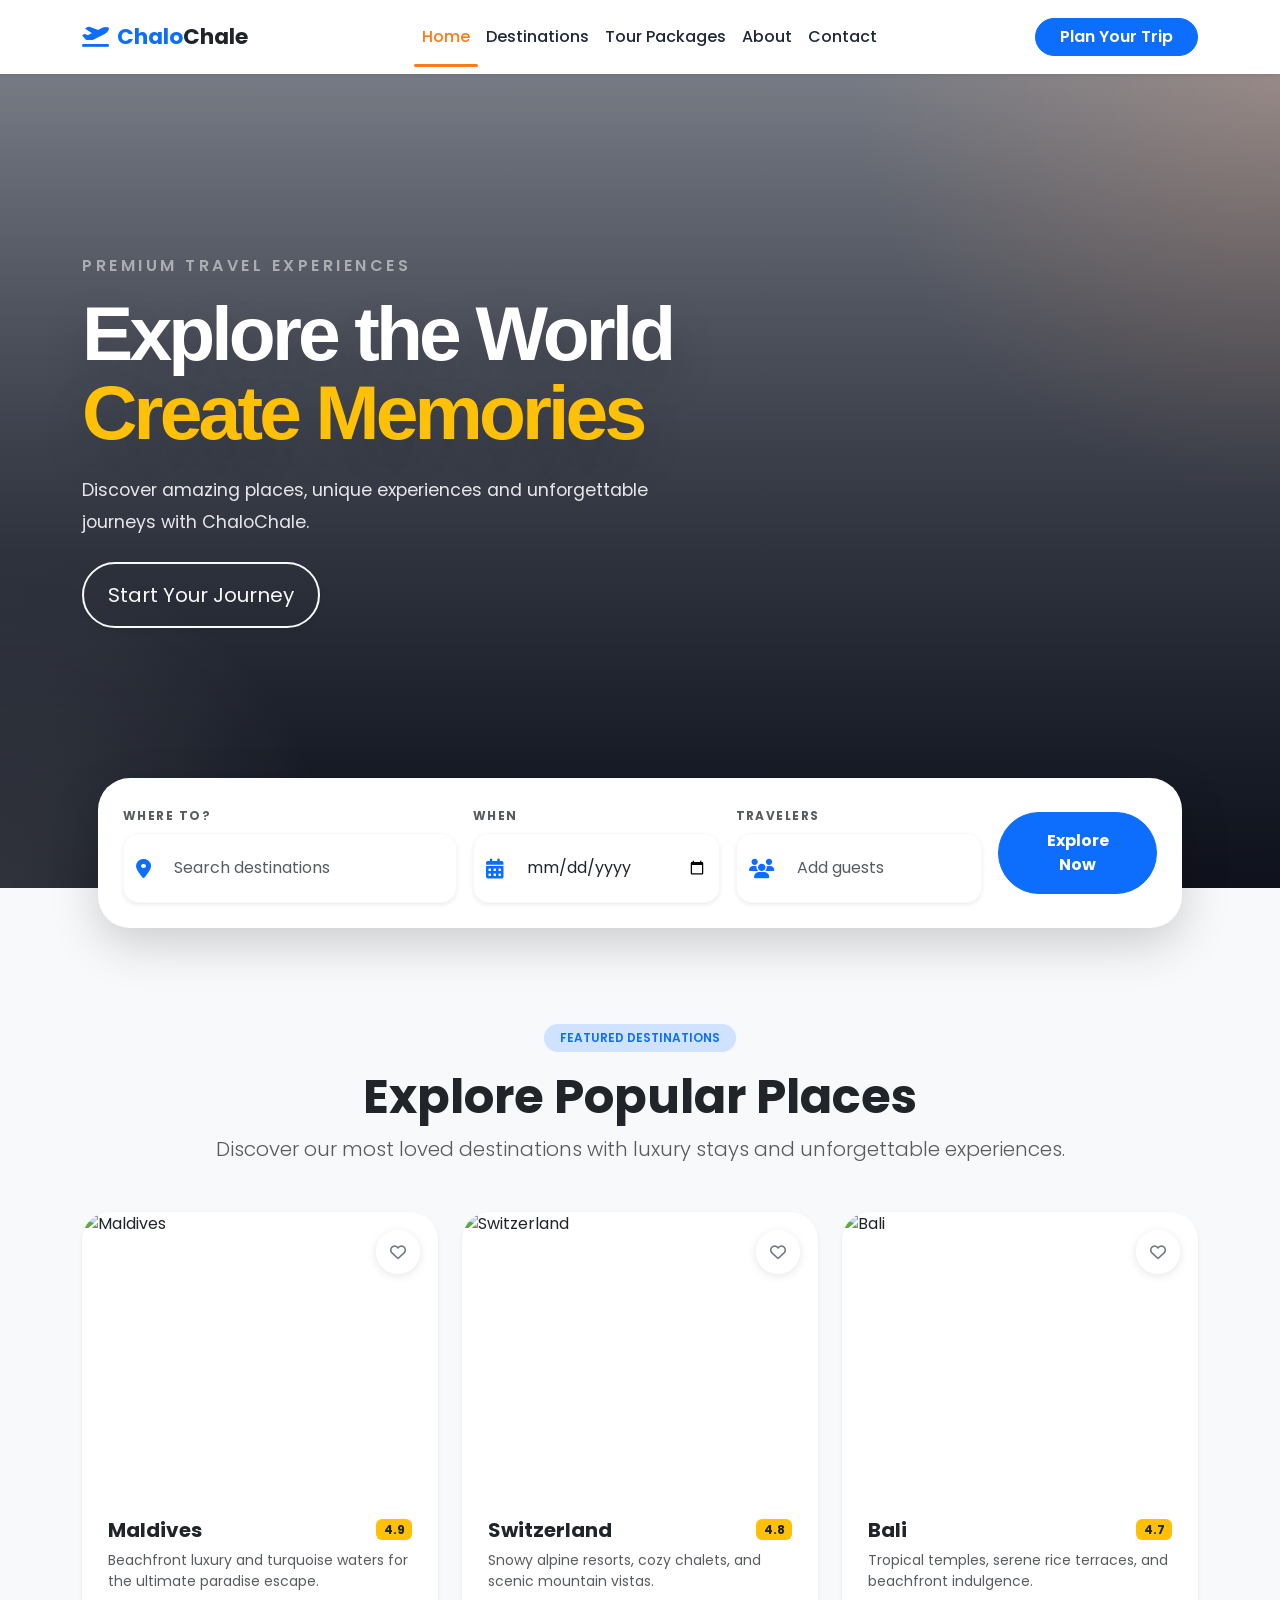
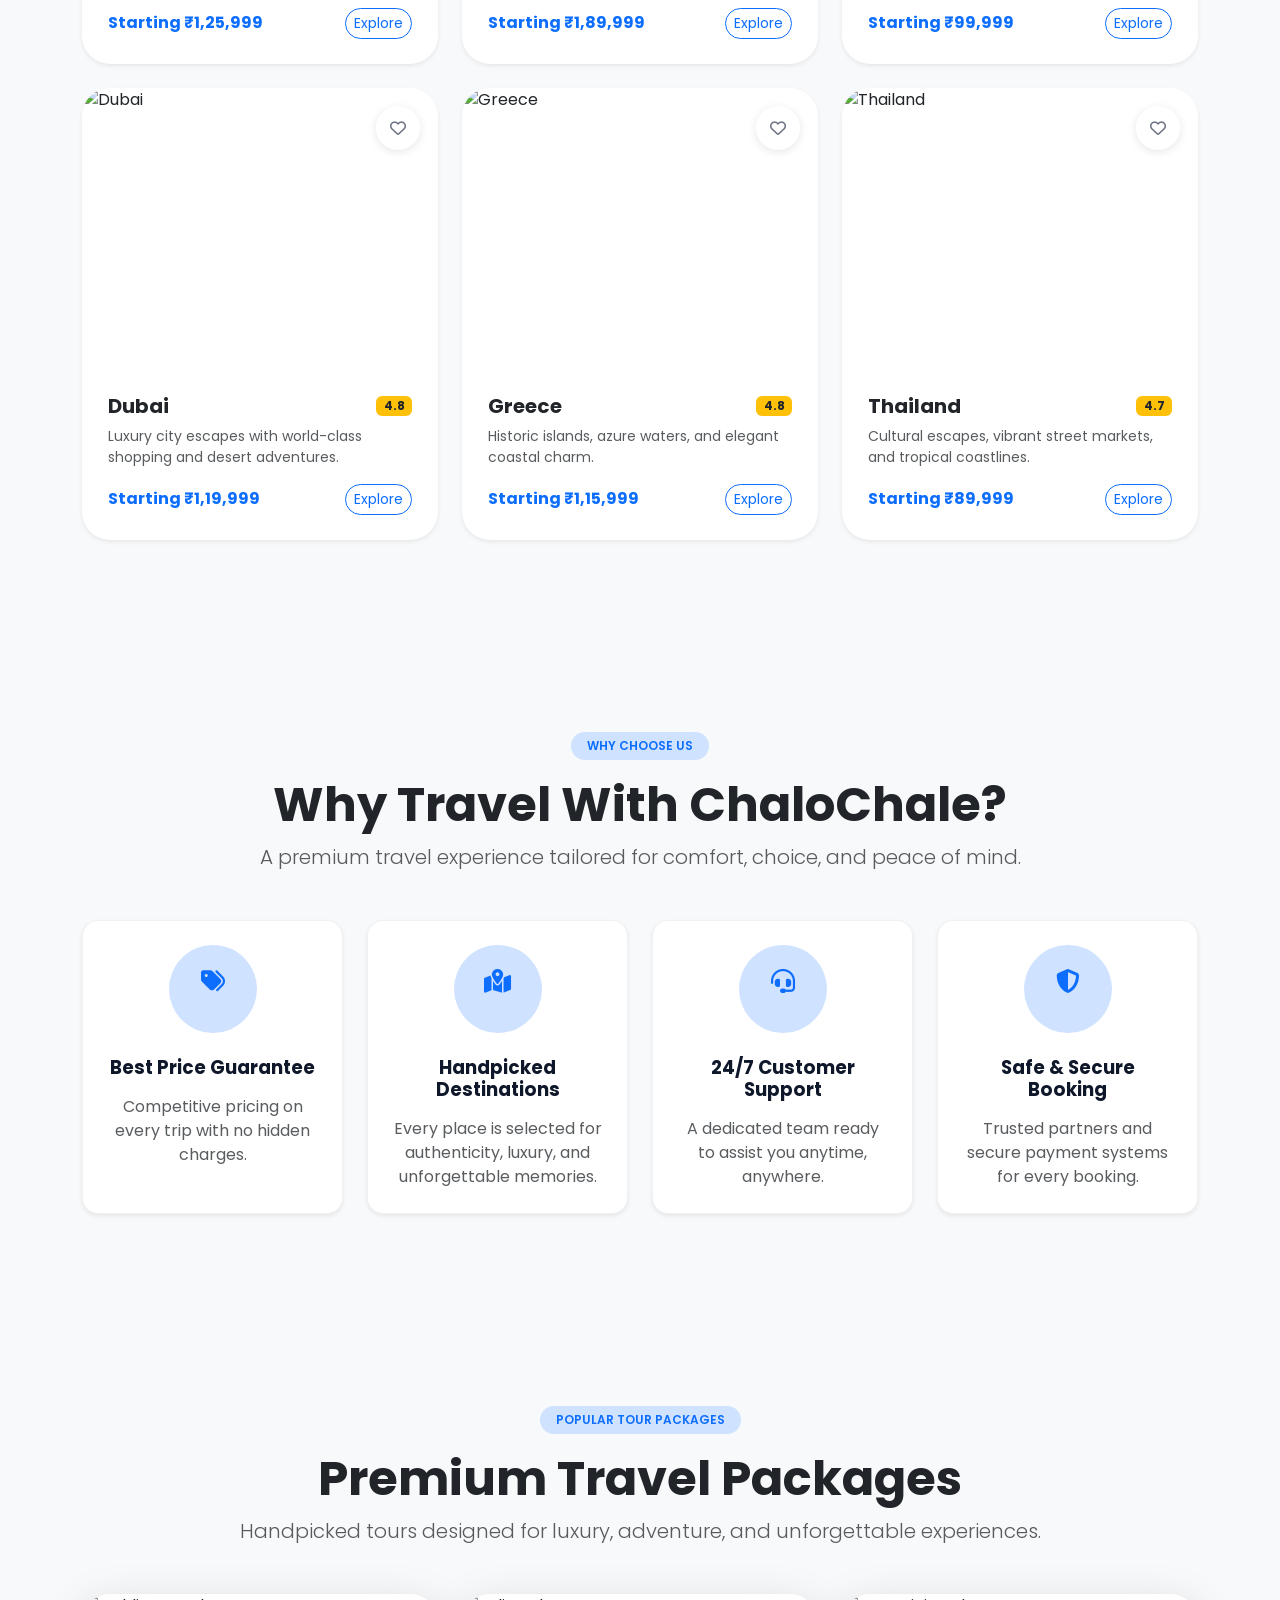
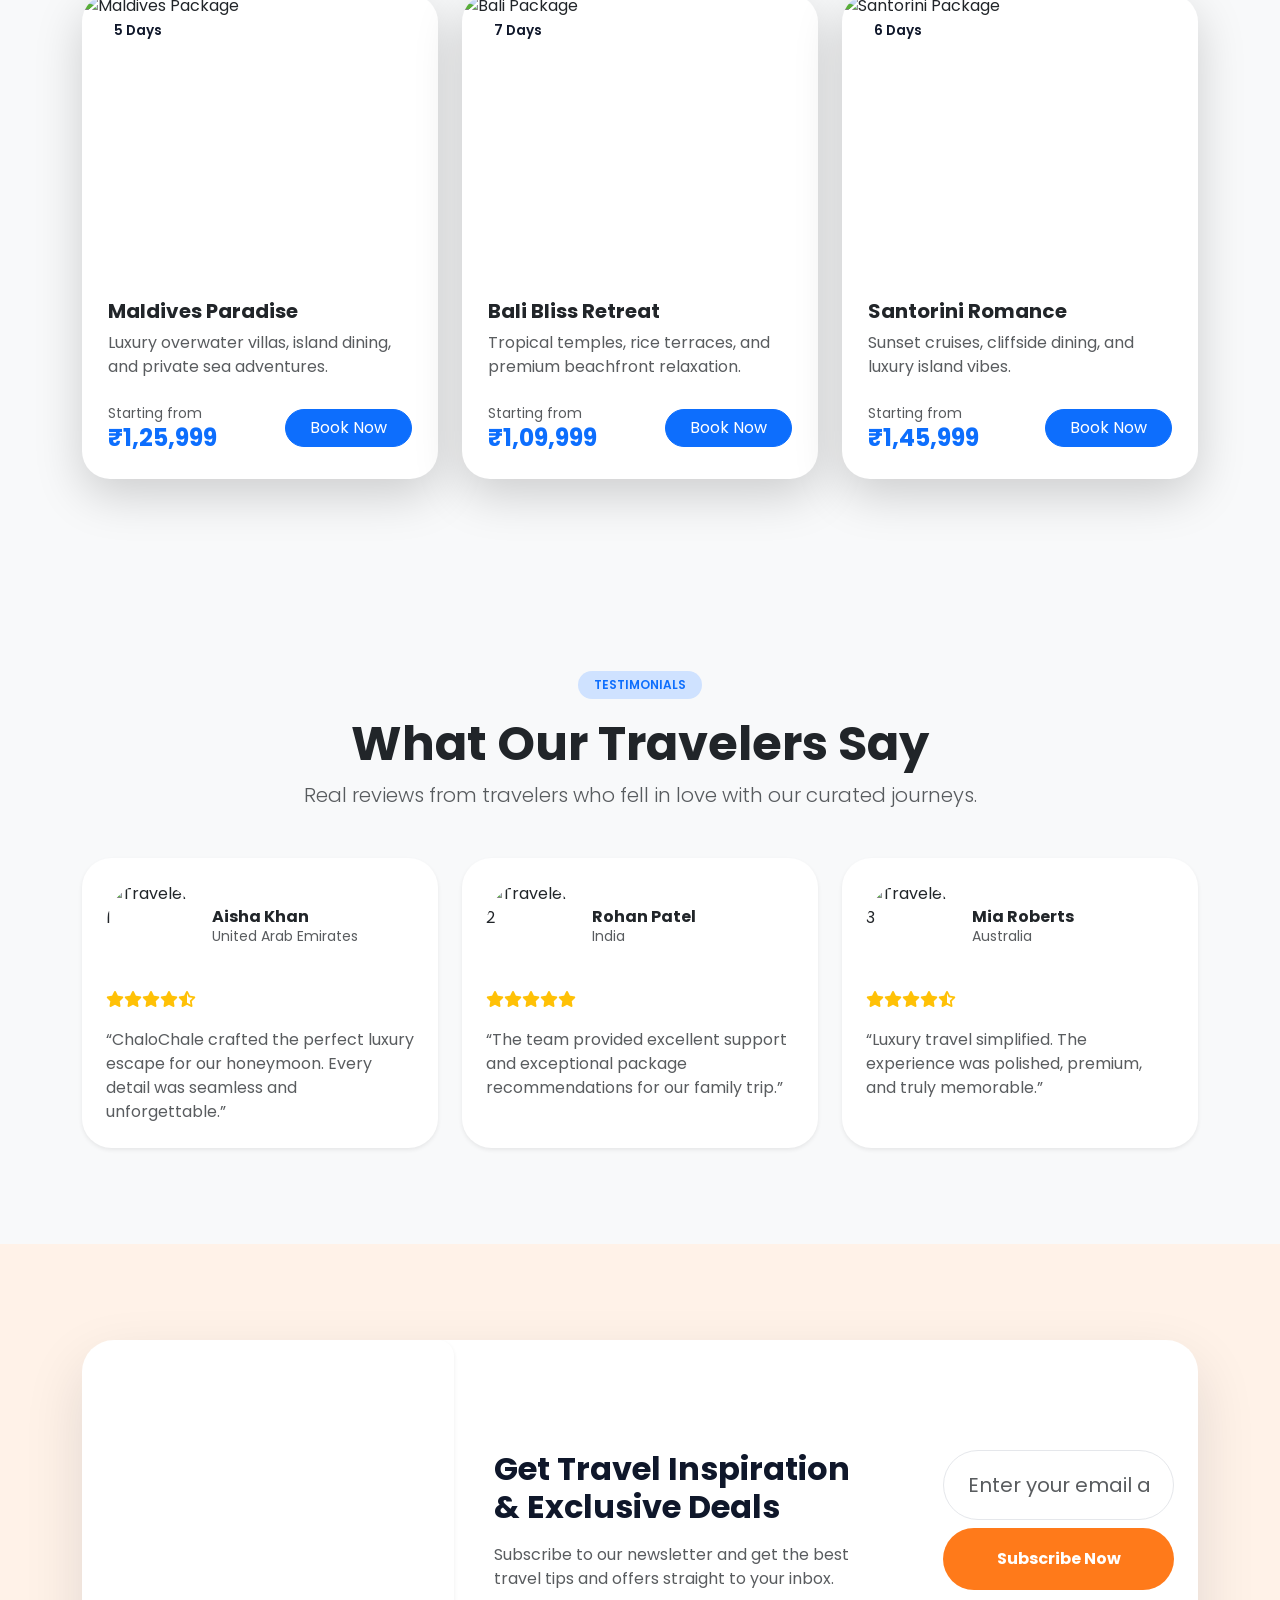
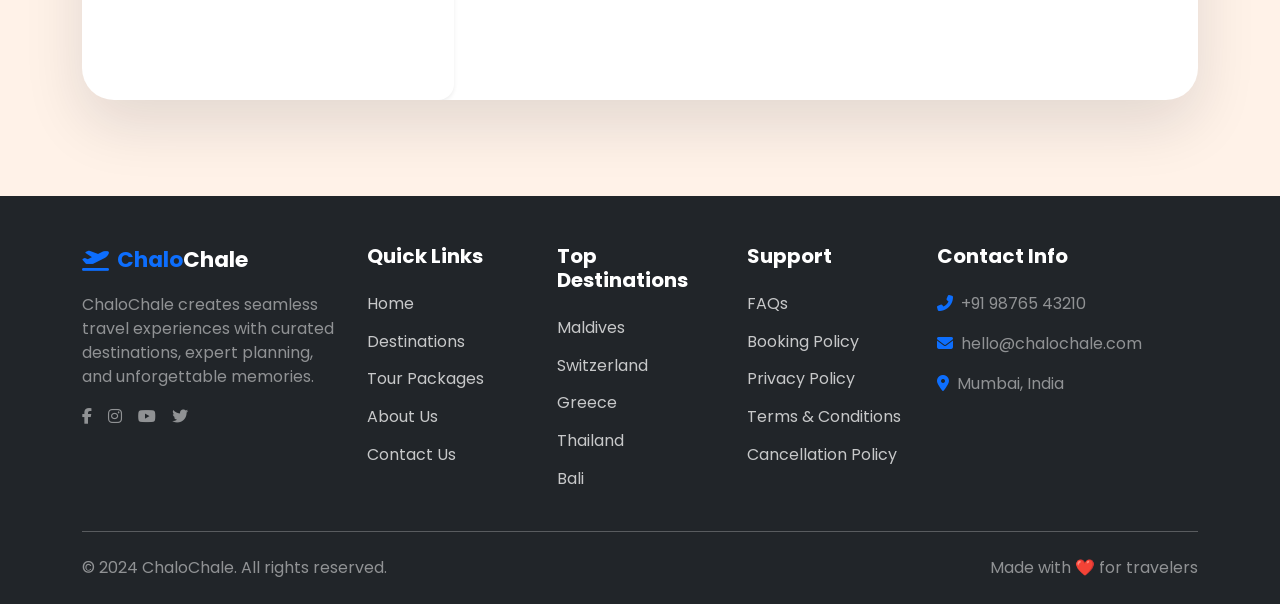
==== commit d6de3e27: "updated all files" ====
--- a/index.html
+++ b/index.html
@@ -408,68 +408,68 @@
         </div>
     </section>
 
-    <footer class="footer-section py-5">
+    <footer class="bg-dark text-white pt-5 pb-4">
         <div class="container">
-            <div class="row g-4 mb-5">
+            <div class="row g-4">
                 <div class="col-12 col-lg-3">
-                    <a class="navbar-brand fw-bold text-white mb-3 d-block" href="index.html">
+                    <a class="navbar-brand fw-bold text-white mb-3 d-inline-flex align-items-center" href="index.html">
                         <i class="fas fa-plane-departure text-primary me-2"></i>
-                        <span class="text-primary">Chalo</span><span class="text-white">Chale</span>
+                        <span class="text-primary">Chalo</span><span>Chale</span>
                     </a>
-                    <p class="text-white-50 mb-4">Your trusted travel partner for unforgettable journeys. We make travel dreams come true with curated experiences and exceptional service.</p>
-                    <div class="d-flex gap-3">
-                        <a href="#" class="text-white-50 hover-primary"><i class="fab fa-facebook-f fa-lg"></i></a>
-                        <a href="#" class="text-white-50 hover-primary"><i class="fab fa-instagram fa-lg"></i></a>
-                        <a href="#" class="text-white-50 hover-primary"><i class="fab fa-youtube fa-lg"></i></a>
-                        <a href="#" class="text-white-50 hover-primary"><i class="fab fa-x fa-lg"></i></a>
+                    <p class="text-white-50">ChaloChale creates seamless travel experiences with curated destinations, expert planning, and unforgettable memories.</p>
+                    <div class="d-flex gap-3 mt-3">
+                        <a href="#" class="text-white-50 hover-primary"><i class="fab fa-facebook-f"></i></a>
+                        <a href="#" class="text-white-50 hover-primary"><i class="fab fa-instagram"></i></a>
+                        <a href="#" class="text-white-50 hover-primary"><i class="fab fa-youtube"></i></a>
+                        <a href="#" class="text-white-50 hover-primary"><i class="fab fa-twitter"></i></a>
                     </div>
                 </div>
                 <div class="col-6 col-md-4 col-lg-2">
                     <h5 class="fw-bold mb-4">Quick Links</h5>
                     <ul class="list-unstyled footer-list">
-                        <li class="mb-2"><a href="index.html">Home</a></li>
-                        <li class="mb-2"><a href="destinations.html">Destinations</a></li>
-                        <li class="mb-2"><a href="Packages.html">Tour Packages</a></li>
-                        <li class="mb-2"><a href="About.html">About Us</a></li>
-                        <li class="mb-2"><a href="contact.html">Contact Us</a></li>
+                        <li><a href="index.html">Home</a></li>
+                        <li><a href="destinations.html">Destinations</a></li>
+                        <li><a href="Packages.html">Tour Packages</a></li>
+                        <li><a href="About.html">About Us</a></li>
+                        <li><a href="contact.html">Contact Us</a></li>
                     </ul>
                 </div>
                 <div class="col-6 col-md-4 col-lg-2">
                     <h5 class="fw-bold mb-4">Top Destinations</h5>
                     <ul class="list-unstyled footer-list">
-                        <li class="mb-2"><a href="#">Maldives</a></li>
-                        <li class="mb-2"><a href="#">Switzerland</a></li>
-                        <li class="mb-2"><a href="#">Greece</a></li>
-                        <li class="mb-2"><a href="#">Thailand</a></li>
-                        <li class="mb-2"><a href="#">Bali</a></li>
+                        <li><a href="#">Maldives</a></li>
+                        <li><a href="#">Switzerland</a></li>
+                        <li><a href="#">Greece</a></li>
+                        <li><a href="#">Thailand</a></li>
+                        <li><a href="#">Bali</a></li>
                     </ul>
                 </div>
                 <div class="col-6 col-md-4 col-lg-2">
                     <h5 class="fw-bold mb-4">Support</h5>
                     <ul class="list-unstyled footer-list">
-                        <li class="mb-2"><a href="#">FAQs</a></li>
-                        <li class="mb-2"><a href="#">Booking Policy</a></li>
-                        <li class="mb-2"><a href="#">Privacy Policy</a></li>
-                        <li class="mb-2"><a href="#">Terms & Conditions</a></li>
-                        <li class="mb-2"><a href="#">Cancellation Policy</a></li>
+                        <li><a href="#">FAQs</a></li>
+                        <li><a href="#">Booking Policy</a></li>
+                        <li><a href="#">Privacy Policy</a></li>
+                        <li><a href="#">Terms & Conditions</a></li>
+                        <li><a href="#">Cancellation Policy</a></li>
                     </ul>
                 </div>
                 <div class="col-12 col-lg-3">
-                    <h5 class="fw-bold mb-4">Contact Us</h5>
+                    <h5 class="fw-bold mb-4">Contact Info</h5>
                     <ul class="list-unstyled text-white-50 footer-list">
-                        <li class="mb-2"><i class="fas fa-phone text-primary me-2"></i>+91 98765 43210</li>
-                        <li class="mb-2"><i class="fas fa-envelope text-primary me-2"></i><a href="mailto:info@chalochale.com">info@chalochale.com</a></li>
-                        <li><i class="fas fa-map-marker-alt text-primary me-2"></i>123 Travel Street, New Delhi, India</li>
+                        <li class="mb-3"><i class="fas fa-phone-alt me-2 text-primary"></i>+91 98765 43210</li>
+                        <li class="mb-3"><i class="fas fa-envelope me-2 text-primary"></i>hello@chalochale.com</li>
+                        <li><i class="fas fa-map-marker-alt me-2 text-primary"></i>Mumbai, India</li>
                     </ul>
                 </div>
             </div>
-            <hr class="section-divider my-4">
+            <hr class="border-white-10 my-4">
             <div class="row align-items-center">
                 <div class="col-md-6 text-center text-md-start mb-3 mb-md-0">
-                    <p class="text-white-50 mb-0">© 2024 ChaloChale. All rights reserved.</p>
+                    <p class="mb-0 text-white-50">© 2024 ChaloChale. All rights reserved.</p>
                 </div>
                 <div class="col-md-6 text-center text-md-end">
-                    <p class="text-white-50 mb-0">Made with <span class="text-danger">❤️</span> for travelers</p>
+                    <p class="mb-0 text-white-50">Made with <span class="text-danger">❤️</span> for travelers</p>
                 </div>
             </div>
         </div>
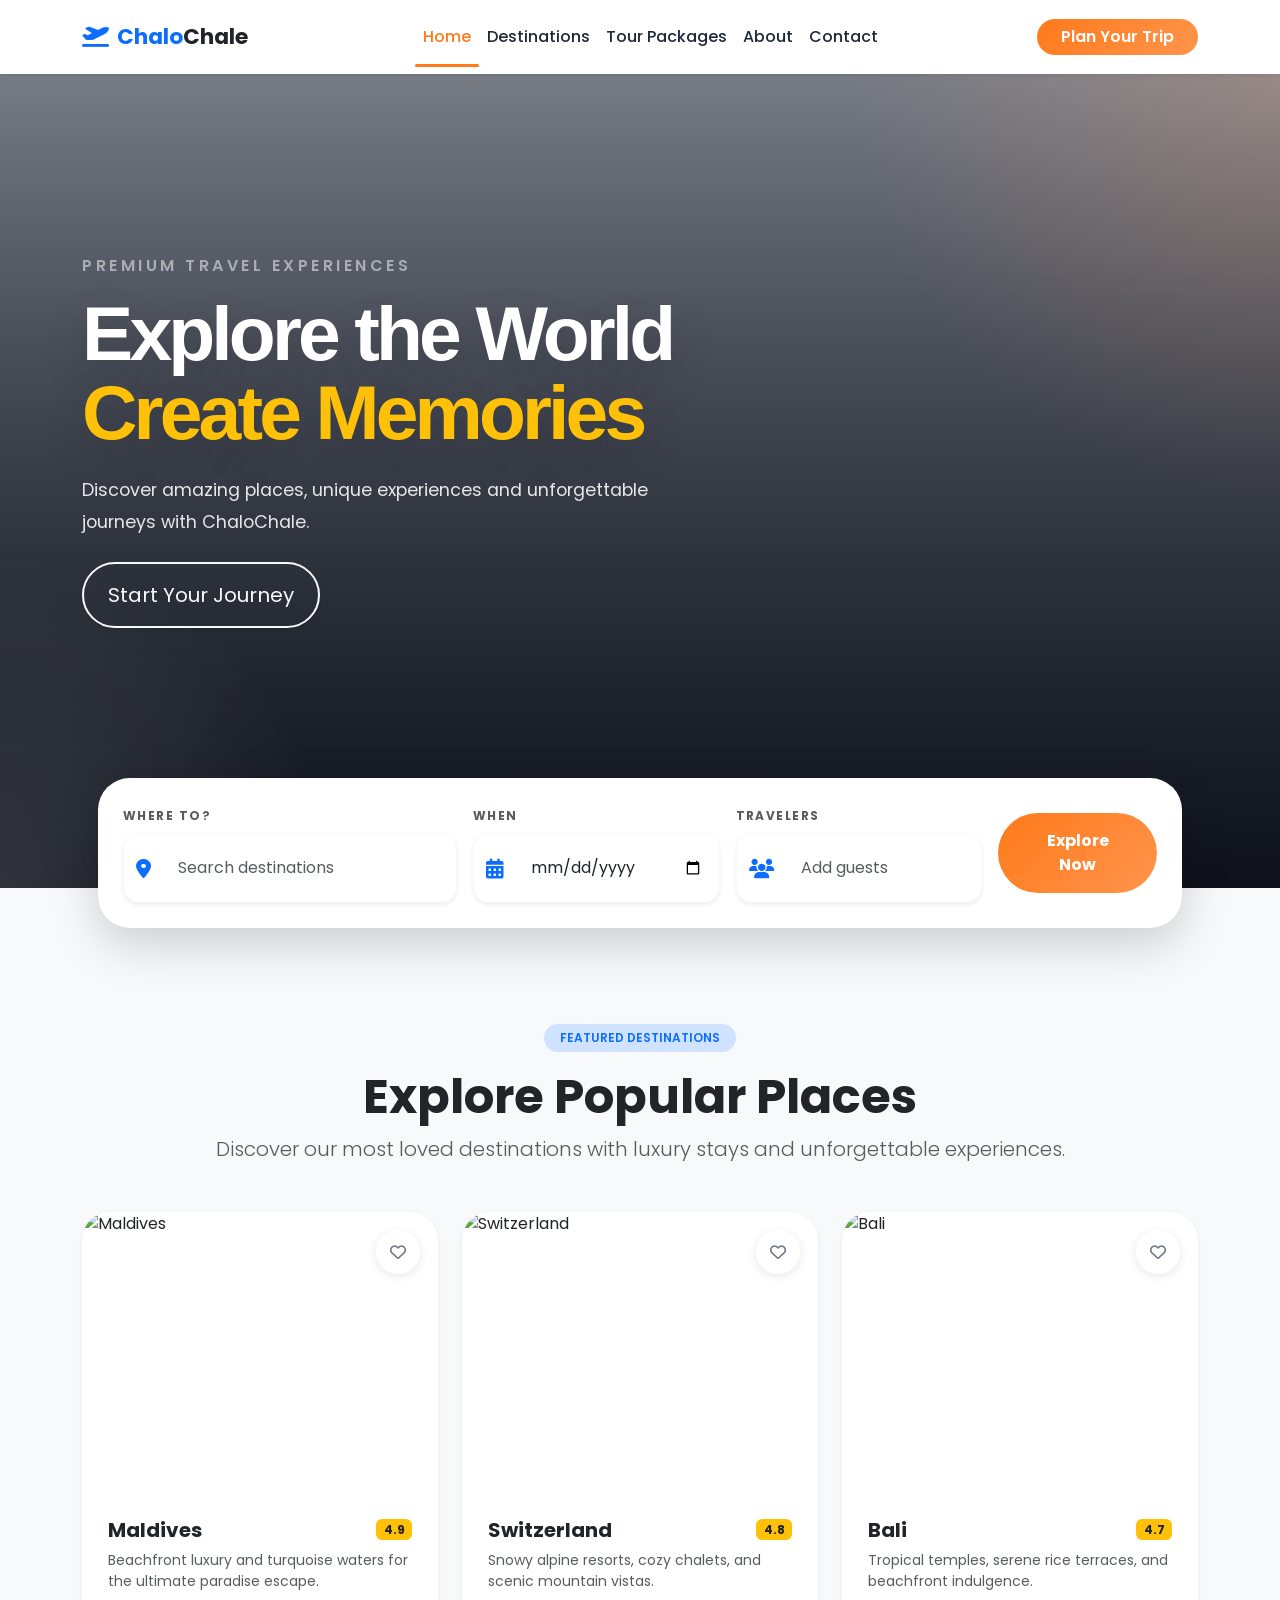
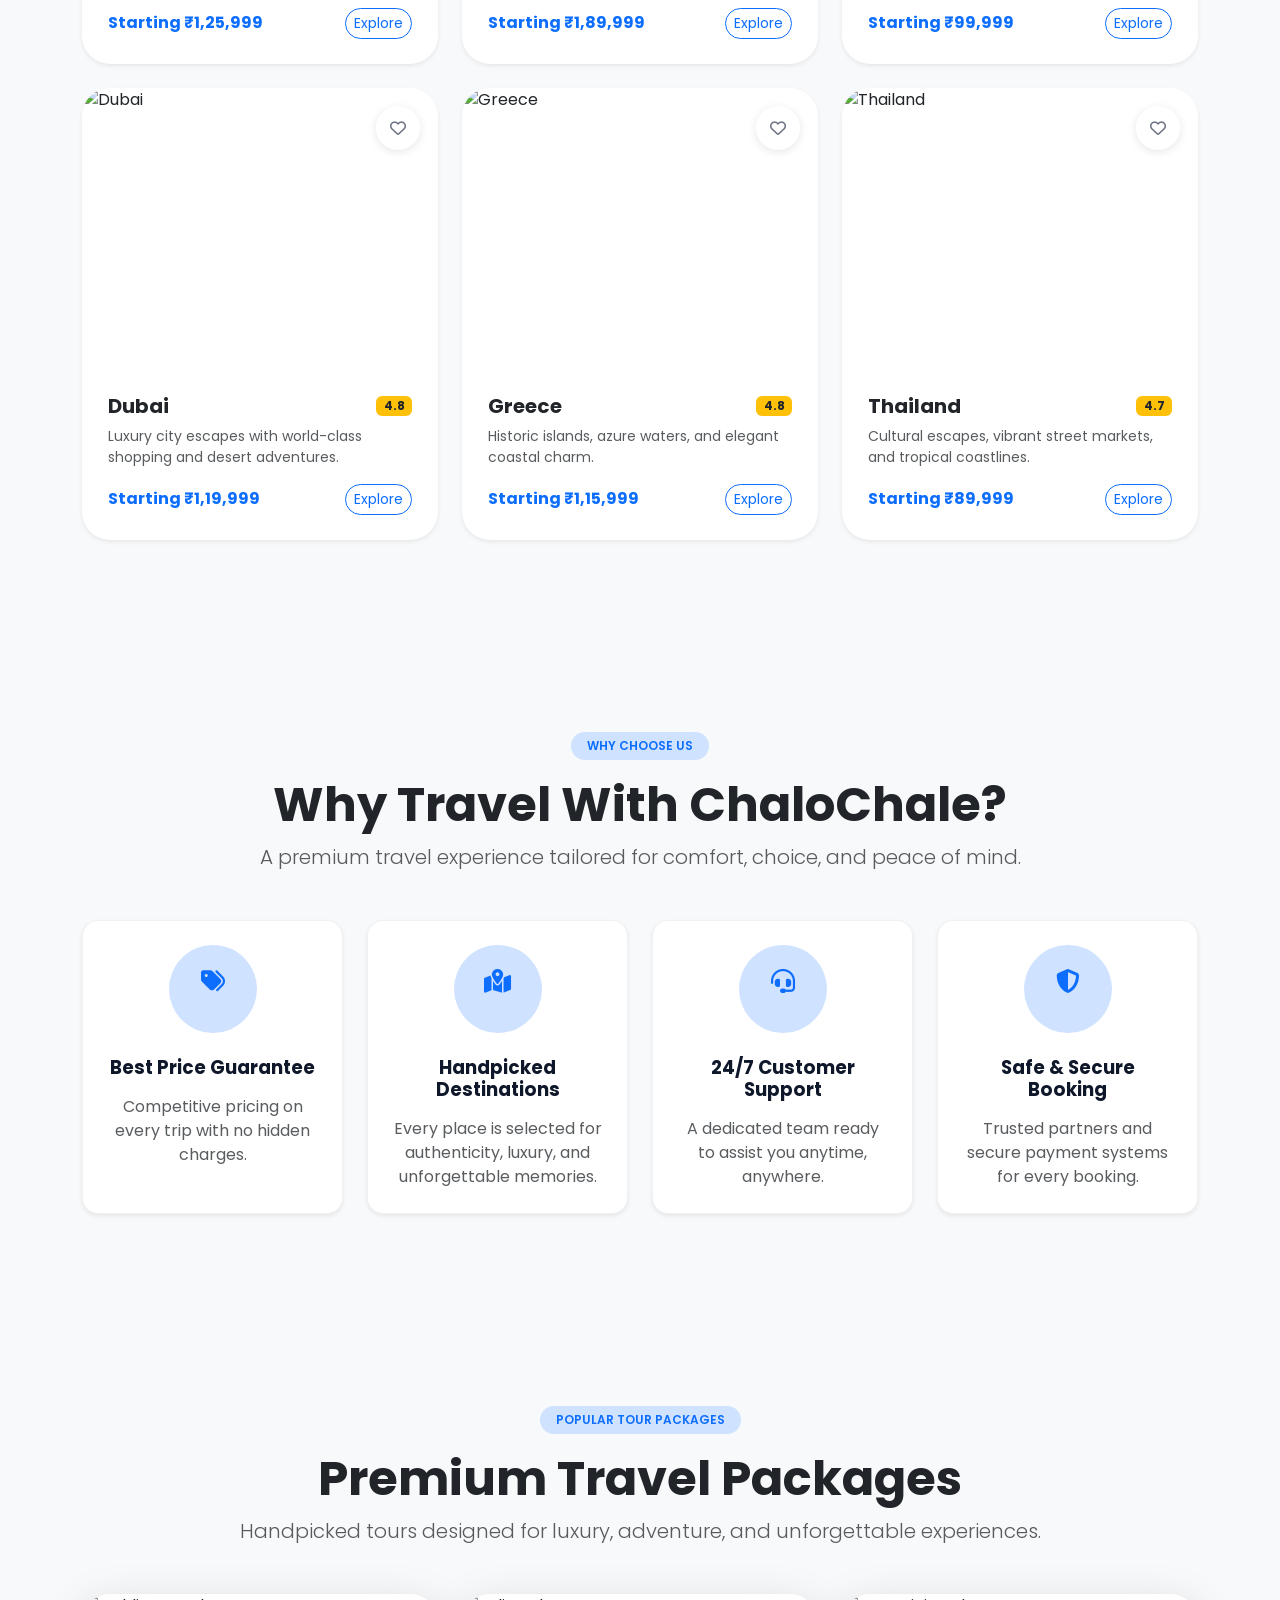
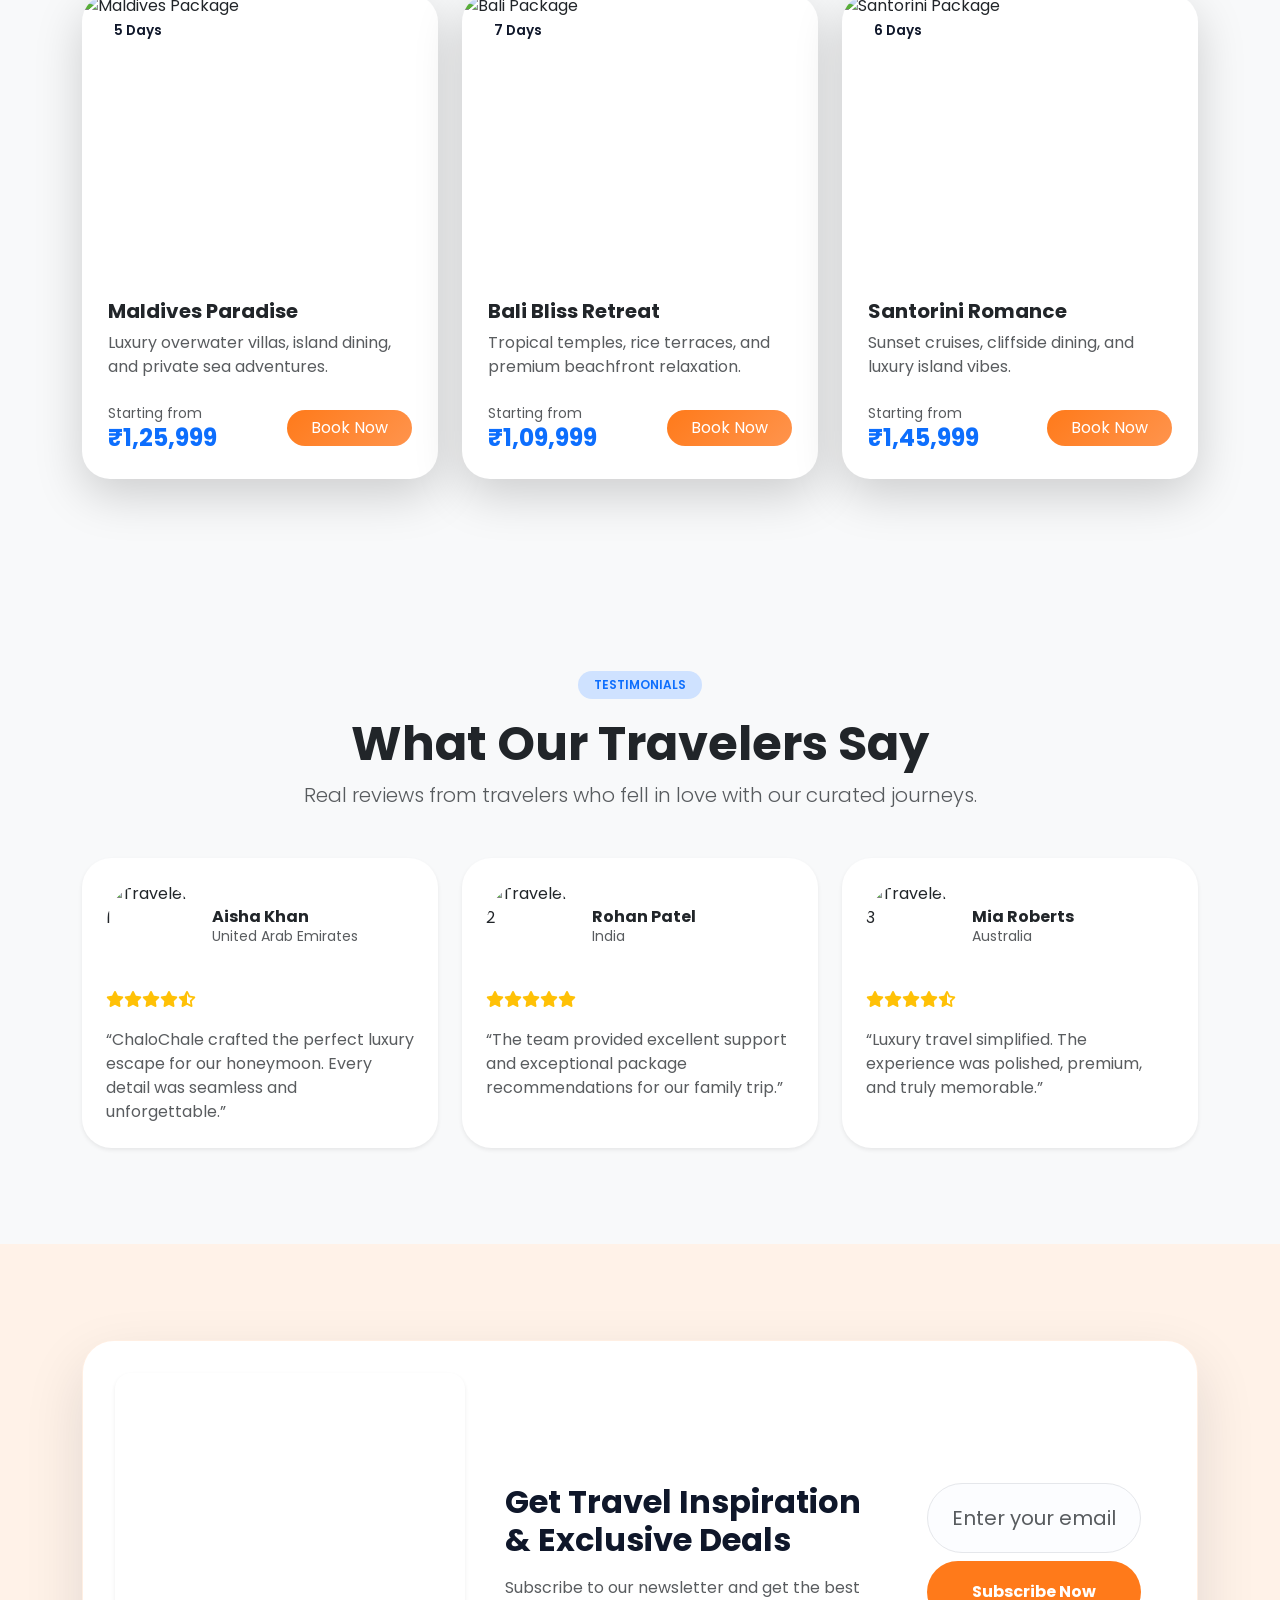
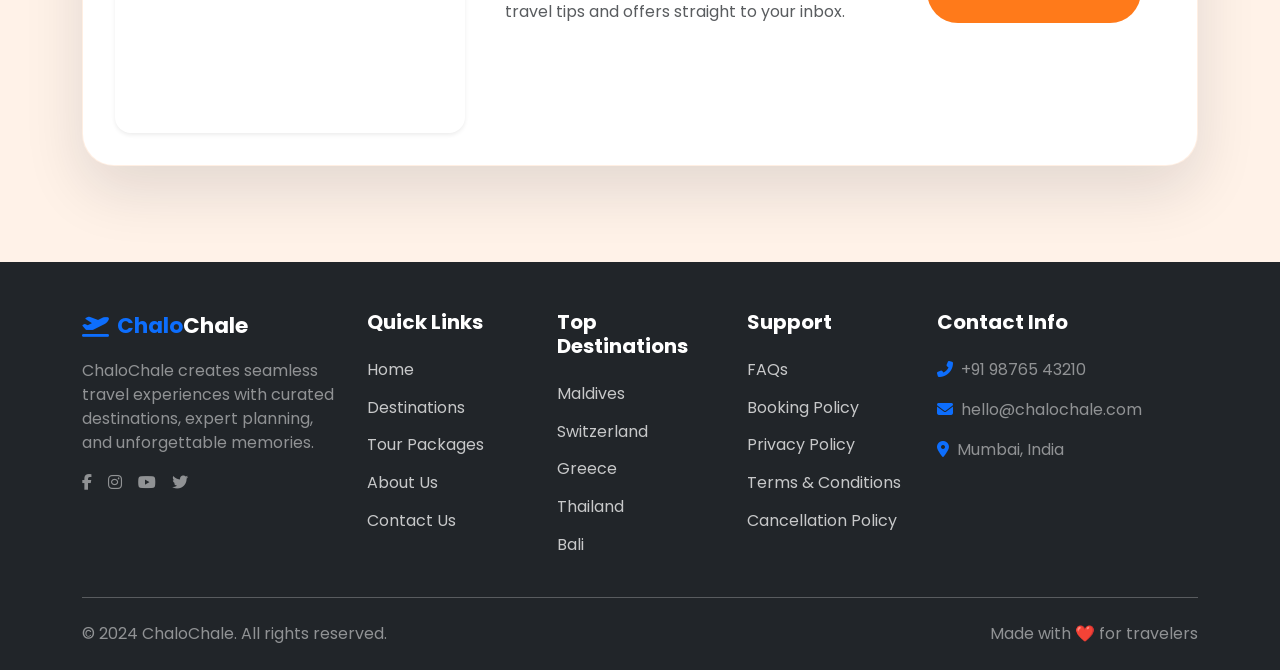
==== commit aaa1d390: "updated all files" ====
--- a/index.html
+++ b/index.html
@@ -54,7 +54,7 @@
     <div class="container position-relative z-2">
         <div class="search-box-wrapper mx-auto">
             <div class="search-box bg-white rounded-5 shadow-lg p-4 p-lg-4">
-                <form class="row g-3 align-items-center" action="#" method="GET">
+                <form class="row g-3 align-items-center" action="booking.html" method="GET">
                     <div class="col-12 col-md-4">
                         <label class="form-label text-uppercase text-muted small mb-2">Where to?</label>
                         <div class="input-group align-items-center rounded-4 border border-1 border-light overflow-hidden shadow-sm bg-white">
@@ -280,7 +280,7 @@
                                     <span class="text-muted small d-block">Starting from</span>
                                     <h4 class="fw-bold text-primary mb-0">₹1,25,999</h4>
                                 </div>
-                                <a href="#" class="btn btn-primary rounded-pill px-4">Book Now</a>
+                                <a href="booking.html" class="btn btn-primary rounded-pill px-4">Book Now</a>
                             </div>
                         </div>
                     </div>
@@ -299,7 +299,7 @@
                                     <span class="text-muted small d-block">Starting from</span>
                                     <h4 class="fw-bold text-primary mb-0">₹1,09,999</h4>
                                 </div>
-                                <a href="#" class="btn btn-primary rounded-pill px-4">Book Now</a>
+                                <a href="booking.html" class="btn btn-primary rounded-pill px-4">Book Now</a>
                             </div>
                         </div>
                     </div>
@@ -318,7 +318,7 @@
                                     <span class="text-muted small d-block">Starting from</span>
                                     <h4 class="fw-bold text-primary mb-0">₹1,45,999</h4>
                                 </div>
-                                <a href="#" class="btn btn-primary rounded-pill px-4">Book Now</a>
+                                <a href="booking.html" class="btn btn-primary rounded-pill px-4">Book Now</a>
                             </div>
                         </div>
                     </div>
--- a/assets/css/style.css
+++ b/assets/css/style.css
@@ -31,6 +31,416 @@
     background-color: var(--bg-light);
 }
 
+.btn-primary, .btn-booking {
+    background: linear-gradient(135deg, var(--primary-color), #ff944d);
+    border: none;
+    color: #fff;
+    transition: transform 0.25s ease, box-shadow 0.25s ease;
+}
+
+.btn-primary:hover, .btn-booking:hover {
+    transform: translateY(-2px) scale(1.01);
+    box-shadow: 0 12px 26px rgba(255, 122, 26, 0.22);
+    color: #fff;
+}
+
+.booking-hero {
+    position: relative;
+    min-height: 560px;
+    background: url('https://images.unsplash.com/photo-1507525428034-b723cf961d3e?auto=format&fit=crop&w=1800&q=80') center/cover no-repeat;
+    display: flex;
+    align-items: center;
+}
+
+.hero-overlay {
+    position: absolute;
+    inset: 0;
+    background: linear-gradient(90deg, rgba(15, 23, 42, 0.8) 0%, rgba(15, 23, 42, 0.45) 100%);
+}
+
+.hero-content {
+    position: relative;
+    z-index: 2;
+}
+
+.hero-tag {
+    display: inline-block;
+    padding: 0.5rem 0.9rem;
+    border-radius: 999px;
+    background: rgba(255, 255, 255, 0.13);
+    border: 1px solid rgba(255, 255, 255, 0.22);
+    color: #fff;
+    text-transform: uppercase;
+    letter-spacing: 0.2em;
+    font-weight: 600;
+    font-size: 0.8rem;
+    margin-bottom: 1rem;
+}
+
+.progress-card,
+.booking-form .card,
+.summary-card,
+.addon-card,
+.review-card,
+.newsletter-card,
+.faq-section .accordion-item {
+    border-radius: 1.5rem;
+    box-shadow: var(--shadow-sm);
+}
+
+.progress-card {
+    background: #fff;
+    padding: 1.5rem;
+    margin-top: -40px;
+    position: relative;
+    z-index: 2;
+}
+
+.progress-title {
+    font-size: 0.95rem;
+    font-weight: 700;
+    color: var(--text-muted);
+    text-transform: uppercase;
+    letter-spacing: 0.16em;
+    margin-bottom: 1rem;
+}
+
+.progress-steps {
+    display: grid;
+    grid-template-columns: repeat(5, 1fr);
+    gap: 0.75rem;
+}
+
+.step {
+    display: flex;
+    align-items: center;
+    gap: 0.6rem;
+    padding: 0.7rem 0.8rem;
+    border-radius: 999px;
+    background: #f8fafc;
+    color: #64748b;
+    font-size: 0.9rem;
+    font-weight: 600;
+}
+
+.step-icon {
+    width: 30px;
+    height: 30px;
+    border-radius: 50%;
+    display: inline-flex;
+    align-items: center;
+    justify-content: center;
+    background: #e2e8f0;
+    color: #475569;
+}
+
+.step-complete {
+    background: rgba(255, 122, 26, 0.1);
+    color: var(--primary-color);
+}
+
+.step-complete .step-icon {
+    background: var(--primary-color);
+    color: #fff;
+}
+
+.step-active {
+    background: rgba(15, 23, 42, 0.08);
+    color: var(--dark-navy);
+}
+
+.step-active .step-icon {
+    background: var(--dark-navy);
+    color: #fff;
+}
+
+.booking-form .card {
+    background: var(--white);
+}
+
+.section-heading {
+    margin-bottom: 0.5rem;
+}
+
+.section-tag {
+    color: var(--primary-color);
+    text-transform: uppercase;
+    letter-spacing: 0.2em;
+    font-weight: 700;
+    font-size: 0.8rem;
+    margin-bottom: 0.4rem;
+}
+
+.form-control,
+.form-select,
+.request-box {
+    border: 1px solid var(--border-gray);
+    border-radius: 0.95rem;
+    padding: 0.85rem 1rem;
+    transition: all 0.25s ease;
+    background: #fcfdff;
+}
+
+.form-control:focus,
+.form-select:focus,
+.request-box:focus {
+    border-color: var(--primary-color);
+    box-shadow: 0 0 0 4px rgba(255, 122, 26, 0.12);
+    background: #fff;
+}
+
+.custom-check .form-check-input:checked {
+    background-color: var(--primary-color);
+    border-color: var(--primary-color);
+}
+
+.request-box {
+    min-height: 135px;
+    resize: vertical;
+}
+
+.summary-card {
+    background: #fff;
+    overflow: hidden;
+    position: sticky;
+    top: 100px;
+}
+
+.summary-card img {
+    height: 220px;
+    object-fit: cover;
+}
+
+.summary-body {
+    padding: 1.25rem;
+}
+
+.summary-tag {
+    color: var(--primary-color);
+    font-weight: 700;
+    margin-bottom: 0.4rem;
+    text-transform: uppercase;
+    letter-spacing: 0.15em;
+    font-size: 0.75rem;
+}
+
+.summary-meta {
+    color: var(--text-muted);
+    margin-bottom: 1rem;
+}
+
+.summary-info,
+.price-breakdown {
+    border-top: 1px solid var(--border-gray);
+    padding-top: 1rem;
+    margin-top: 1rem;
+}
+
+.summary-info .d-flex,
+.price-breakdown .d-flex {
+    margin-bottom: 0.65rem;
+    color: var(--text-muted);
+}
+
+.summary-info strong,
+.grand-total strong {
+    color: var(--text-dark);
+}
+
+.grand-total {
+    display: flex;
+    justify-content: space-between;
+    align-items: center;
+    padding-top: 1rem;
+    margin-top: 0.8rem;
+    border-top: 1px solid var(--border-gray);
+    font-size: 1.1rem;
+}
+
+.payment-methods {
+    border-top: 1px solid var(--border-gray);
+    padding-top: 1rem;
+    margin-top: 1rem;
+}
+
+.payment-icons {
+    display: flex;
+    flex-wrap: wrap;
+    gap: 0.5rem;
+    margin-bottom: 0.7rem;
+}
+
+.payment-icons span {
+    width: 46px;
+    height: 46px;
+    border-radius: 50%;
+    background: #f8fafc;
+    display: inline-flex;
+    align-items: center;
+    justify-content: center;
+    color: var(--primary-color);
+    font-size: 1.1rem;
+}
+
+.secure-payment {
+    color: var(--text-muted);
+    font-size: 0.95rem;
+    margin-bottom: 0;
+}
+
+.addon-card {
+    background: #fff;
+    overflow: hidden;
+    transition: transform 0.3s ease, box-shadow 0.3s ease;
+}
+
+.addon-card:hover {
+    transform: translateY(-8px);
+    box-shadow: var(--shadow-md);
+}
+
+.addon-card img {
+    height: 180px;
+    object-fit: cover;
+}
+
+.addon-content {
+    padding: 1rem;
+}
+
+.addon-content h3 {
+    font-size: 1.05rem;
+    font-weight: 700;
+    margin-bottom: 0.75rem;
+}
+
+.review-card {
+    background: #fff;
+    padding: 1.25rem;
+}
+
+.review-avatar {
+    width: 54px;
+    height: 54px;
+    border-radius: 50%;
+    object-fit: cover;
+    margin-right: 0.9rem;
+}
+
+.faq-section .accordion-item {
+    overflow: hidden;
+    border: 1px solid var(--border-gray);
+    margin-bottom: 0.8rem;
+}
+
+.faq-section .accordion-button {
+    font-weight: 600;
+    color: var(--dark-navy);
+    background: #fff;
+}
+
+.faq-section .accordion-button:not(.collapsed) {
+    background: rgba(255, 122, 26, 0.08);
+    color: var(--primary-color);
+    box-shadow: none;
+}
+
+.newsletter-card {
+    background: var(--soft-peach);
+    padding: 2rem;
+    border: 1px solid rgba(255, 122, 26, 0.12);
+}
+
+.newsletter-image {
+    border-radius: 1.2rem;
+    height: 100%;
+    min-height: 220px;
+    object-fit: cover;
+}
+
+.newsletter-form .form-control {
+    border-radius: 999px;
+}
+
+.footer {
+    background: var(--dark-navy);
+    color: #fff;
+}
+
+.footer-socials a {
+    display: inline-flex;
+    width: 40px;
+    height: 40px;
+    align-items: center;
+    justify-content: center;
+    border-radius: 50%;
+    background: rgba(255,255,255,0.08);
+    color: #fff;
+    margin-right: 0.5rem;
+}
+
+.footer-links a {
+    color: rgba(255,255,255,0.75);
+    display: block;
+    margin-bottom: 0.45rem;
+}
+
+.footer-links a:hover {
+    color: var(--primary-color);
+}
+
+.footer-bottom {
+    border-top: 1px solid rgba(255,255,255,0.1);
+    padding: 1rem 0;
+    color: rgba(255,255,255,0.7);
+    font-size: 0.95rem;
+}
+
+.reveal {
+    opacity: 0;
+    transform: translateY(26px);
+    transition: opacity 0.7s ease, transform 0.7s ease;
+}
+
+.reveal.visible {
+    opacity: 1;
+    transform: translateY(0);
+}
+
+.form-message {
+    min-height: 1.4rem;
+    color: var(--primary-color);
+    font-weight: 600;
+}
+
+@media (max-width: 991px) {
+    .progress-steps {
+        grid-template-columns: repeat(2, 1fr);
+    }
+
+    .summary-card {
+        position: static;
+    }
+}
+
+@media (max-width: 576px) {
+    .booking-hero {
+        min-height: 480px;
+    }
+
+    .progress-steps {
+        grid-template-columns: 1fr;
+    }
+
+    .newsletter-card {
+        padding: 1.25rem;
+    }
+
+    .hero-content {
+        padding: 0 0.5rem;
+    }
+}
+
 a {
     text-decoration: none;
 }
